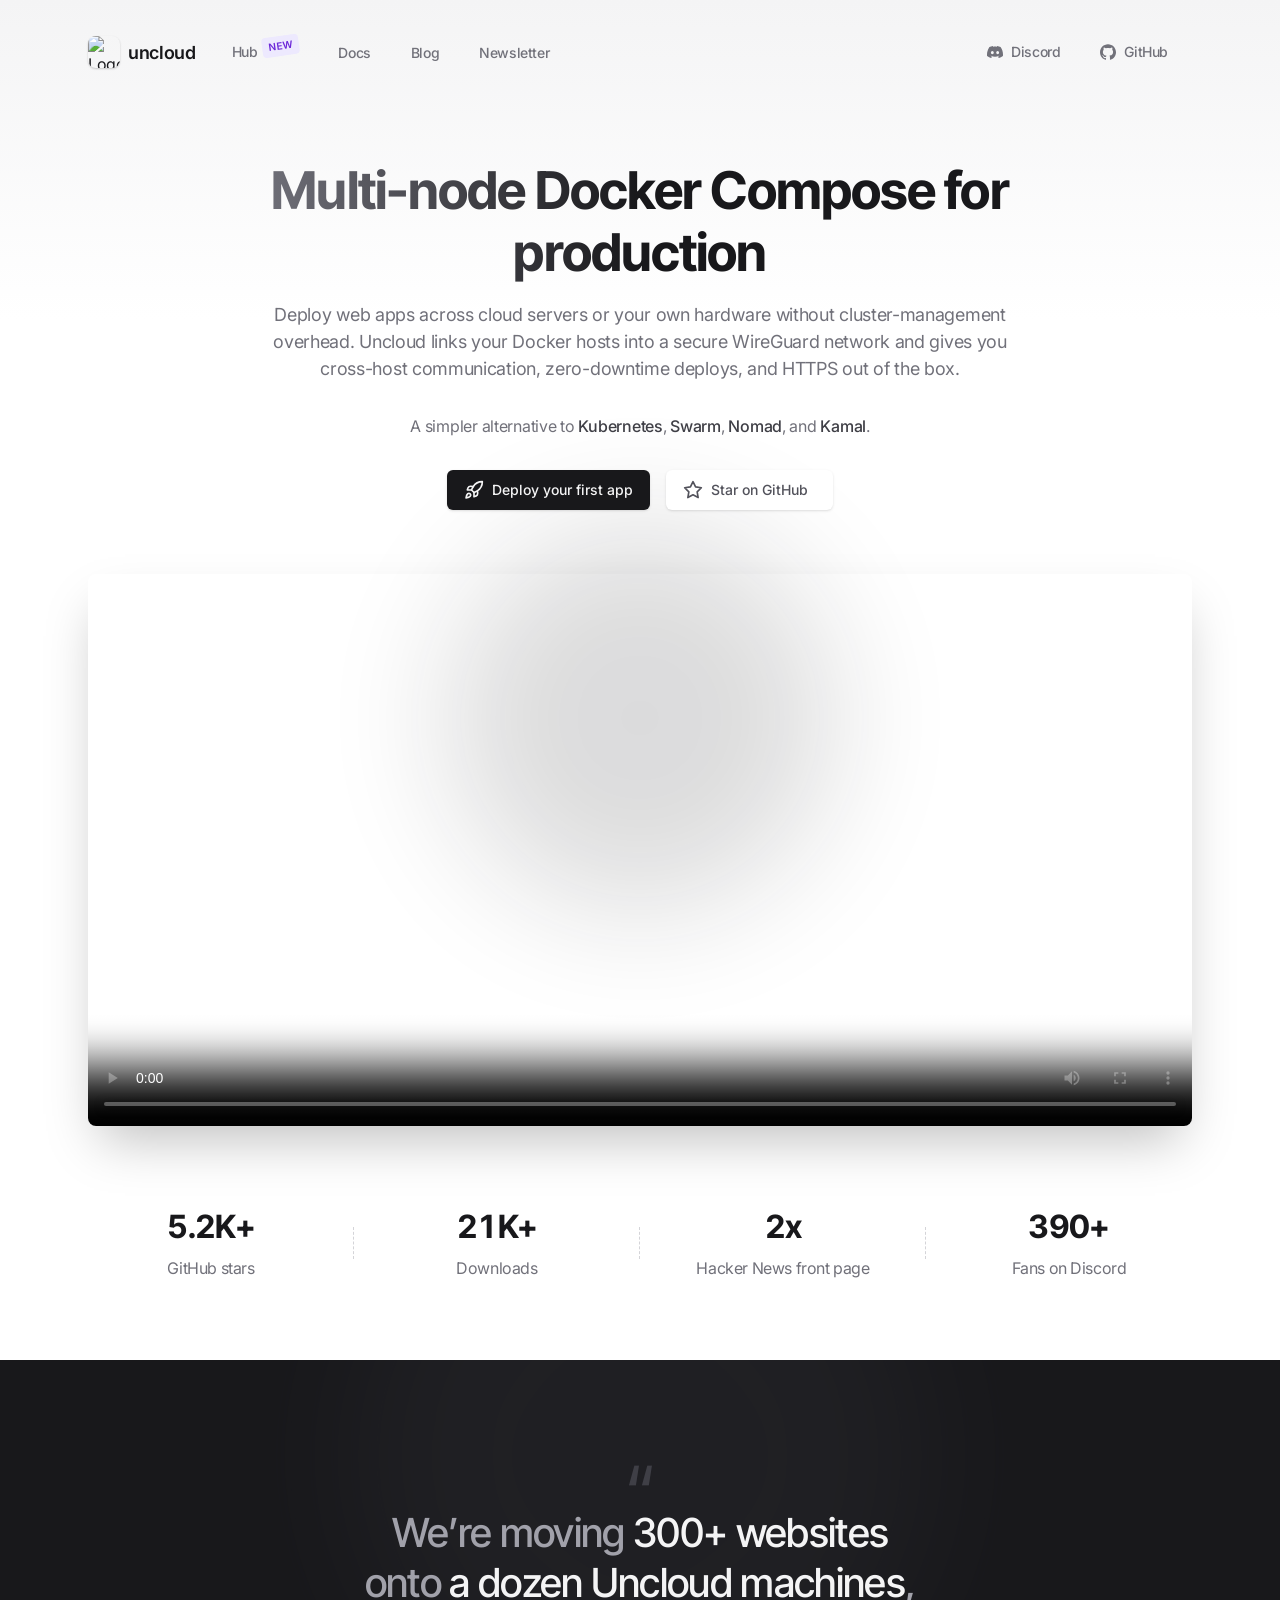
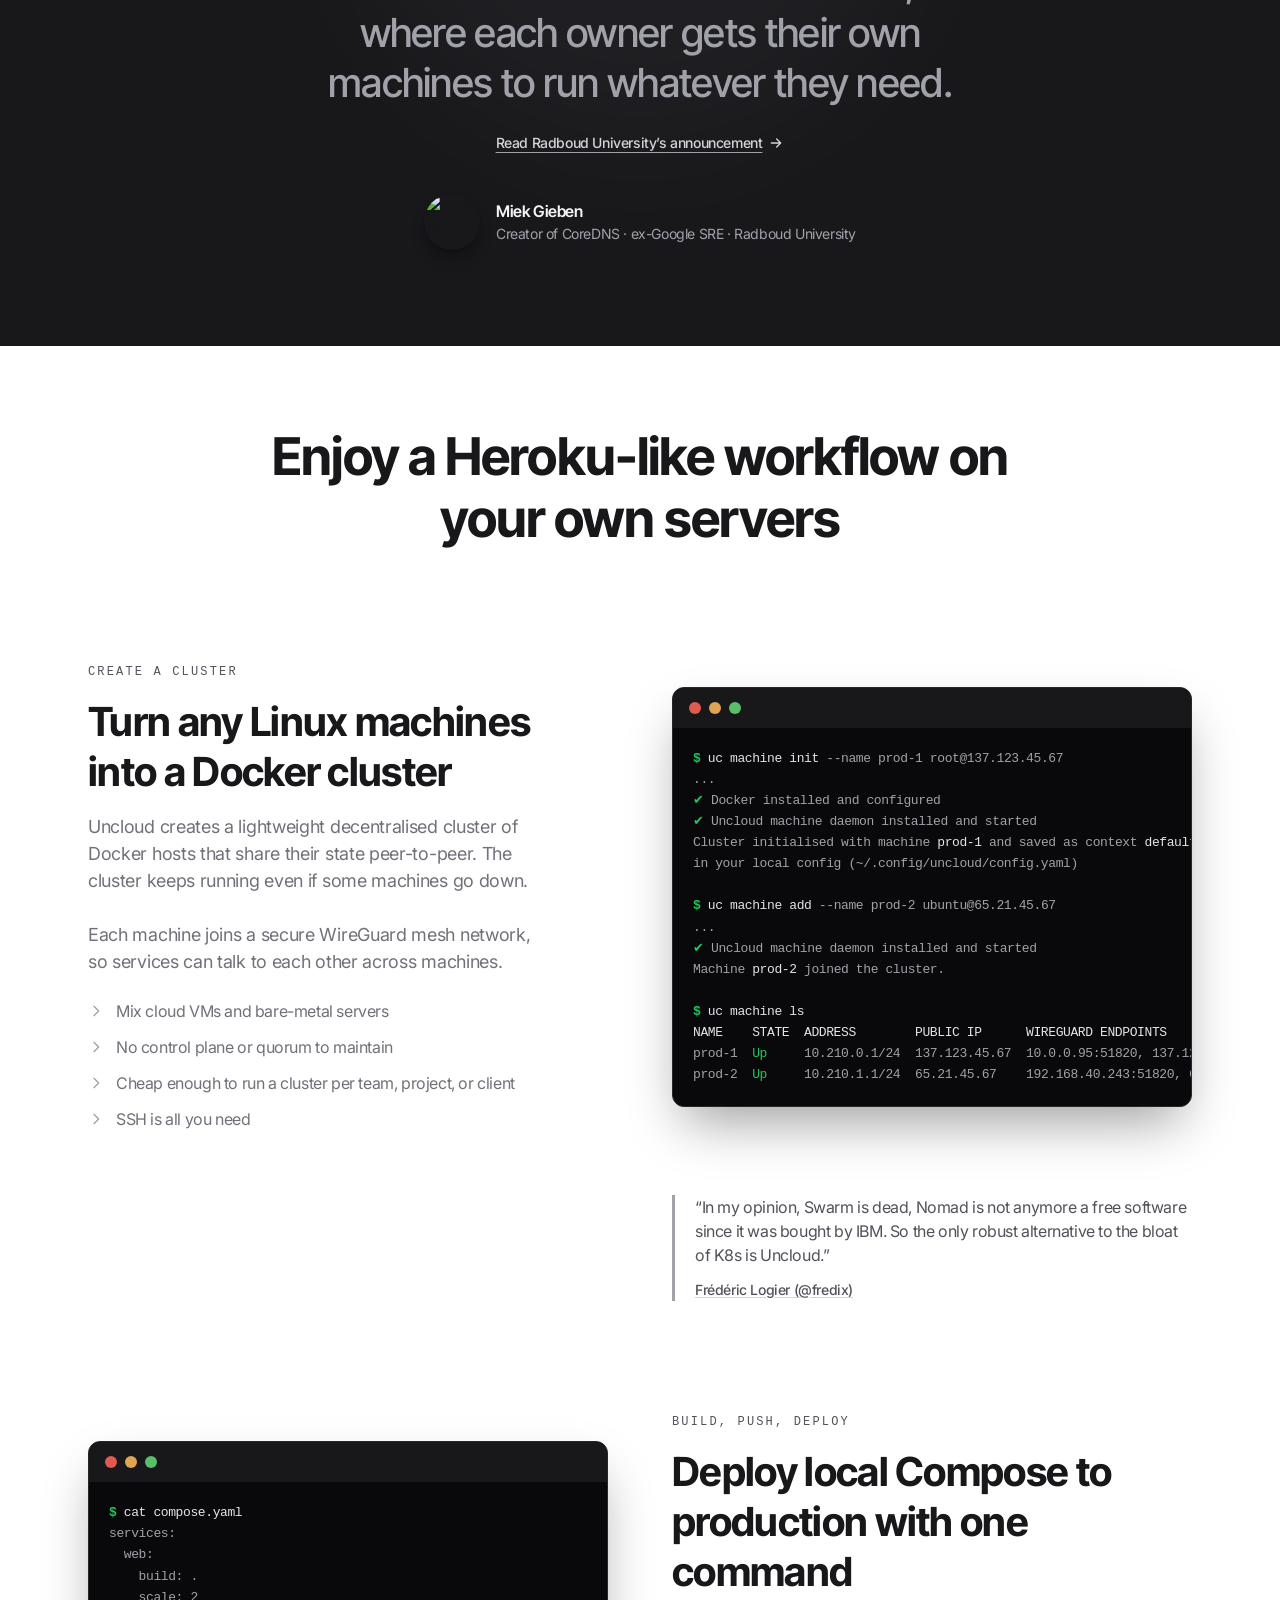
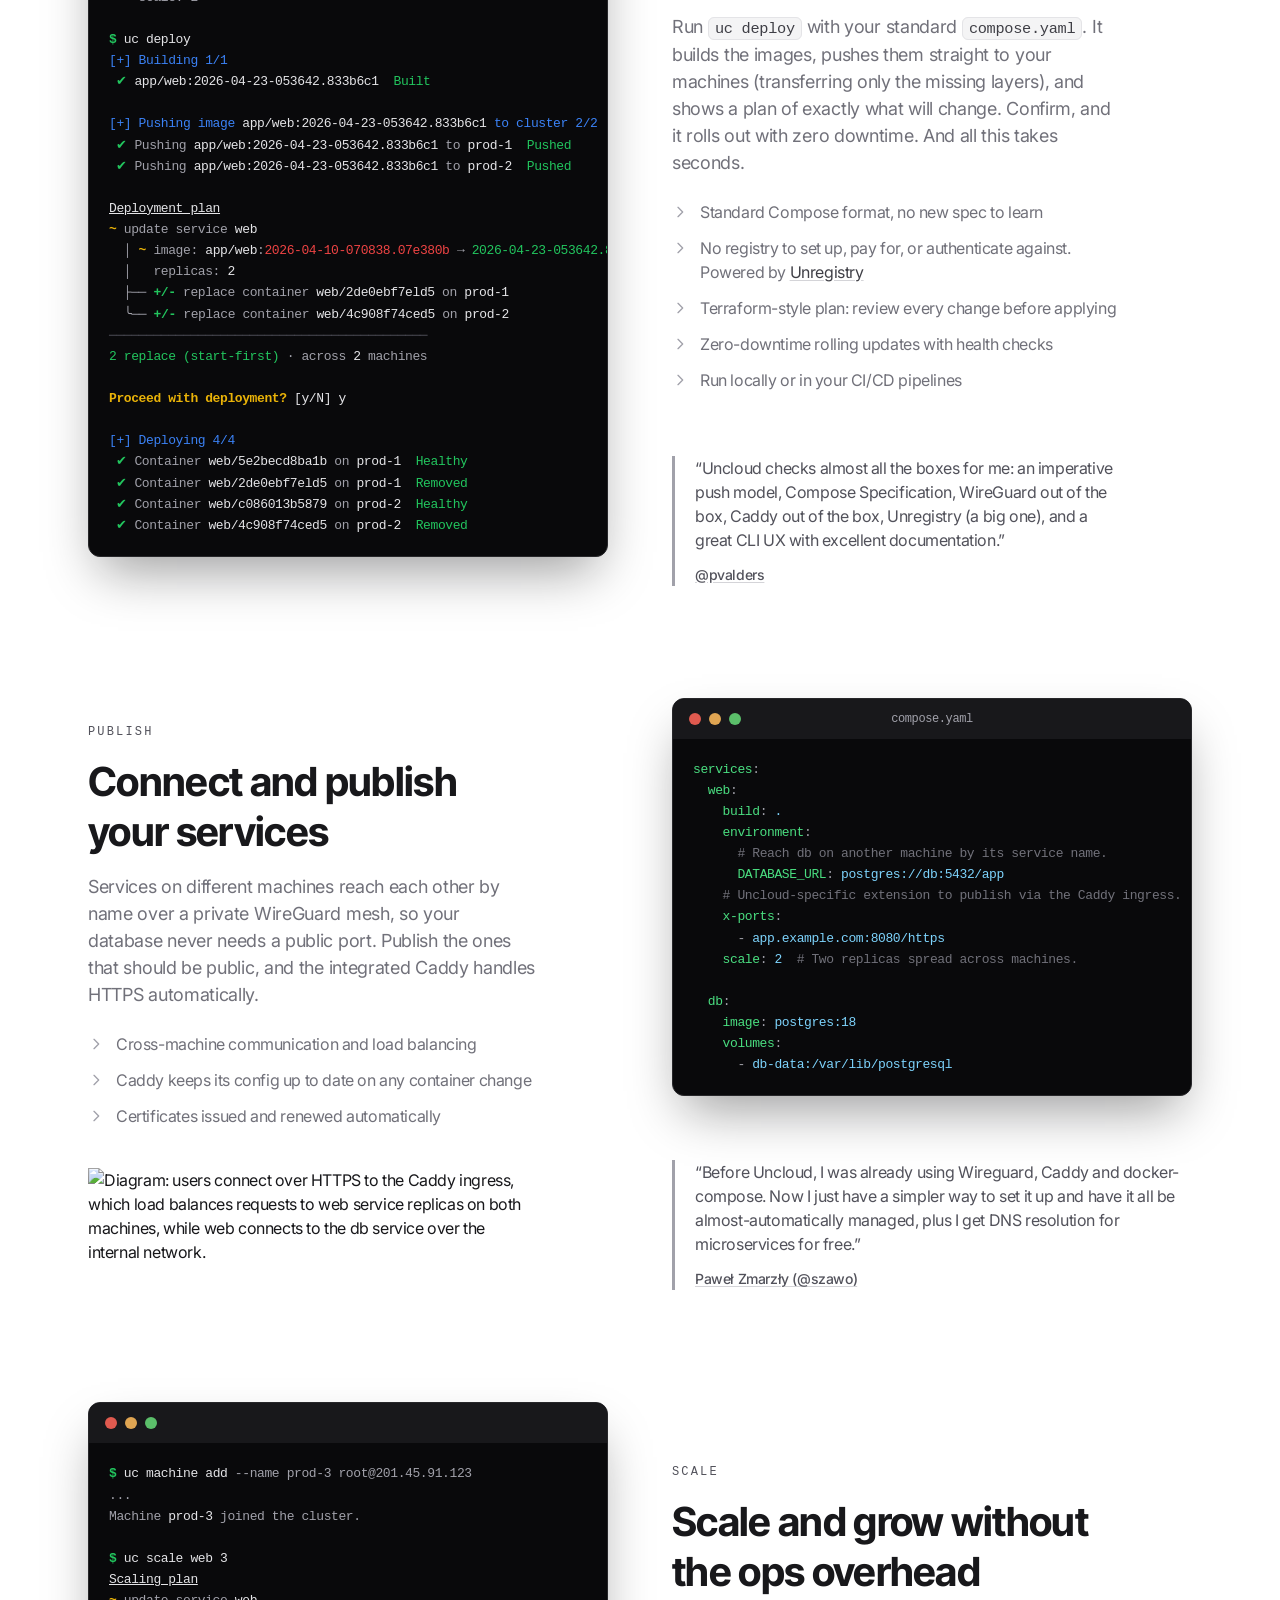
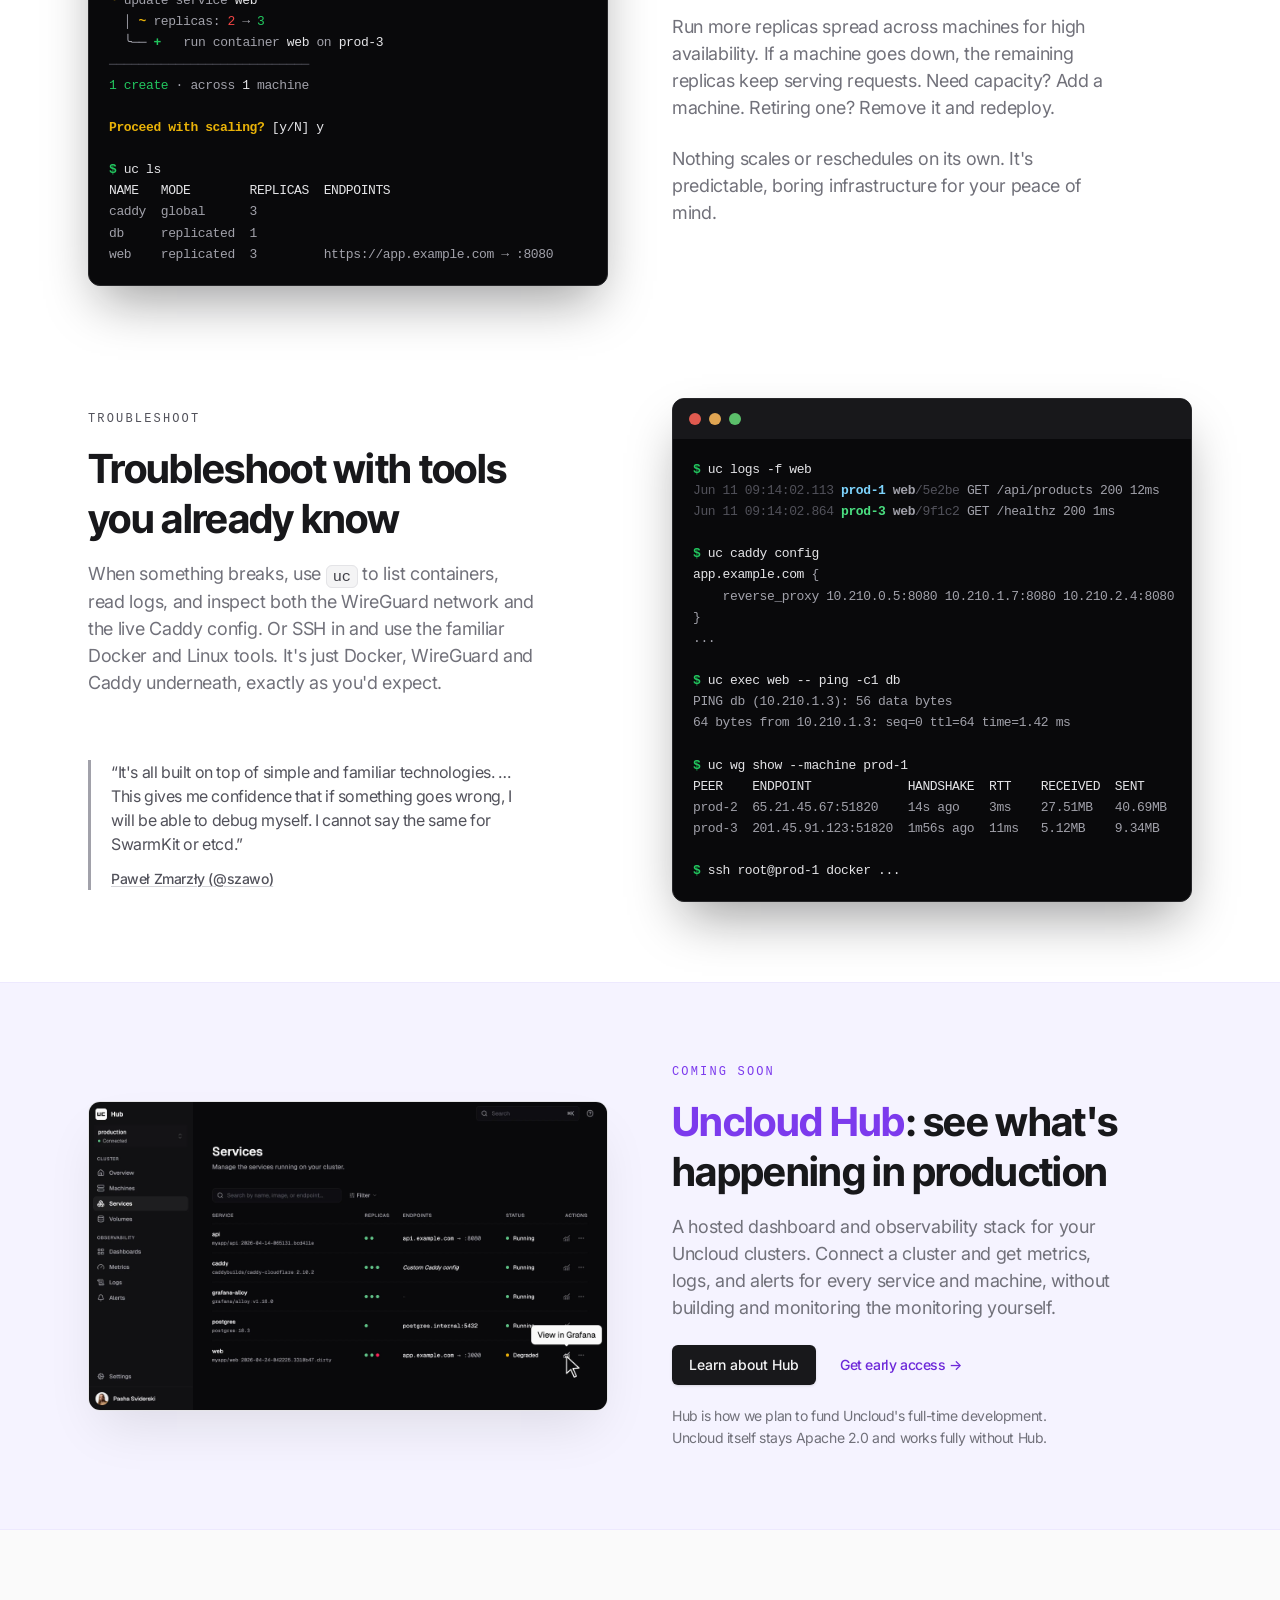
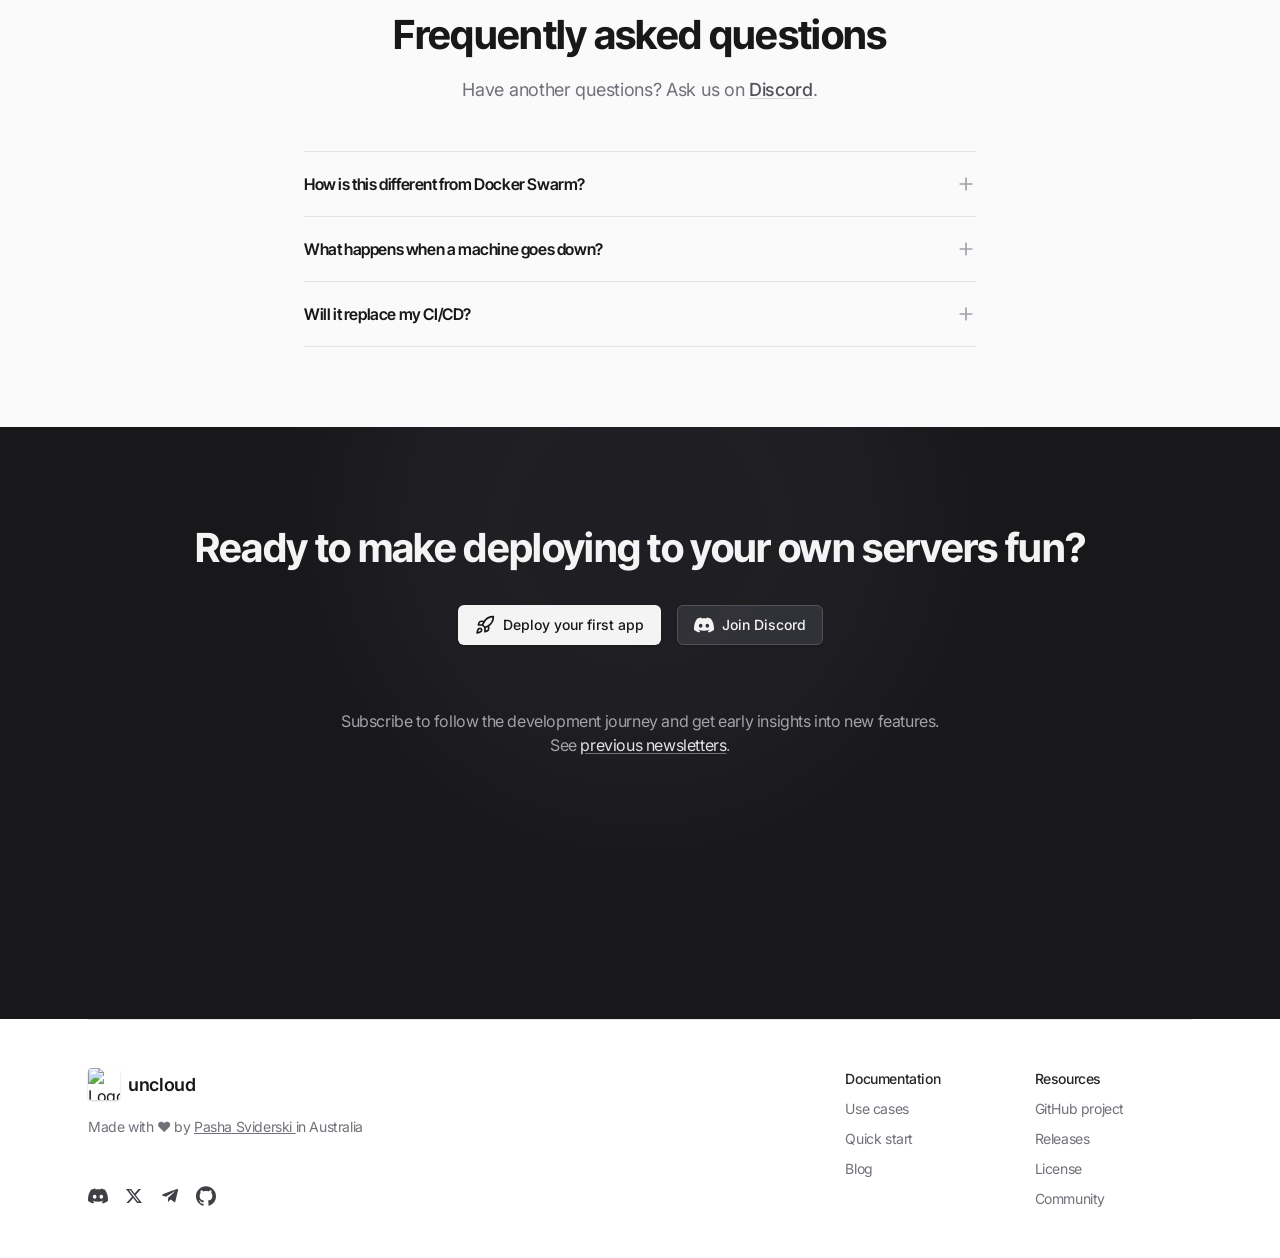
==== website/landing/index.html @ e684795a "website: refine styles for index and hub" ====
<!DOCTYPE html>
<html lang="en">

<head>
    <meta charset="utf-8">
    <title>Self-host and scale web apps without Kubernetes complexity | Uncloud</title>
    <meta name="description"
          content="Take your Docker Compose apps to production with zero-downtime deployments, automatic HTTPS, and cross-machine scaling. Self-hosting made reliable without the complexity.">
    <meta name="viewport" content="width=device-width,initial-scale=1">
    <link href="./style.css" rel="stylesheet">
    <link rel="apple-touch-icon" href="./images/apple-touch-icon.png" sizes="180x180"/>
    <link rel="icon" type="image/svg+xml" href="./images/logo.svg"/>
    <link rel="alternate icon" type="image/png" href="./images/favicon.png" sizes="96x96"/>

    <!-- OpenGraph tags for social media -->
    <meta property="og:title"
          content="Self-host and scale web apps without Kubernetes complexity | Uncloud"/>
    <meta property="og:description"
          content="Take your Docker Compose apps to production with zero-downtime deployments, automatic HTTPS, and cross-machine scaling. Self-hosting made reliable without the complexity."/>
    <meta property="og:image" content="https://uncloud.run/images/logo-wide.png"/>
    <meta property="og:image:alt" content="Uncloud logo - Self-host web apps with ease"/>
    <meta property="og:url" content="https://uncloud.run"/>
    <meta property="og:type" content="website"/>
    <meta property="og:site_name" content="Uncloud"/>
    <!-- Twitter card tags -->
    <meta property="twitter:domain" content="uncloud.run">
    <meta property="twitter:url" content="https://uncloud.run">
    <meta name="twitter:card" content="summary_large_image">
    <meta name="twitter:title"
          content="Self-host and scale web apps without Kubernetes complexity | Uncloud">
    <meta name="twitter:description"
          content="Take your Docker Compose apps to production with zero-downtime deployments, automatic HTTPS, and cross-machine scaling. Self-hosting made reliable without the complexity.">
    <meta name="twitter:image" content="https://uncloud.run/images/logo-wide.png">
    <meta name="twitter:image:alt" content="Uncloud logo - Self-host web apps with ease">
    <style>

    </style>
</head>

<body class="font-inter antialiased bg-white text-zinc-900 tracking-tight">

<!-- Page wrapper -->
<div class="flex flex-col min-h-screen overflow-hidden supports-[overflow:clip]:overflow-clip">

    <!-- Site header -->
    <header class="absolute top-2 md:top-6 w-full z-30">
        <div class="max-w-6xl mx-auto px-4 sm:px-6">
            <div class="flex items-center justify-between h-14">
                <!-- Site branding -->
                <div class="shrink-0 mr-4">
                    <a class="flex items-center" href="/">
                        <img class="w-8 h-8 rounded-lg shadow-sm shadow-zinc-950/20" src="./images/logo.svg" alt="Logo"
                             width="32" height="32">
                        <span class="ml-2 font-semibold text-lg text-zinc-900">uncloud</span>
                    </a>
                </div>

                <!-- Navigation links -->
                <nav class="flex grow">
                    <!-- Left side navigation -->
                    <ul class="flex items-center">
                        <li>
                            <a class="text-sm font-medium text-zinc-500 hover:text-zinc-900 px-2 sm:px-5 py-2 transition inline-flex items-center"
                               href="/hub">
                                Hub
                                <span class="inline-block ml-1 -translate-y-1.5 -rotate-[8deg] text-[10px] font-semibold uppercase tracking-wide text-violet-700 bg-violet-100 px-1.5 py-0.5 rounded">
                                    New
                                </span>
                            </a>
                        </li>
                        <li>
                            <a class="text-sm font-medium text-zinc-500 hover:text-zinc-900 px-2 sm:px-5 py-2 transition"
                               href="/docs">Docs</a>
                        </li>
                        <li>
                            <a class="text-sm font-medium text-zinc-500 hover:text-zinc-900 px-2 sm:px-5 py-2 transition"
                               href="/blog">Blog</a>
                        </li>
                        <!-- Hidden on small screens to keep the nav from overflowing at 390px. -->
                        <li class="hidden md:block">
                            <a class="text-sm font-medium text-zinc-500 hover:text-zinc-900 px-2 sm:px-5 py-2 transition"
                               href="https://psviderski.substack.com/" target="_blank">Newsletter</a>
                        </li>
                    </ul>
                    <!-- Right side navigation -->
                    <ul class="flex grow justify-end items-center shrink-0">
                        <li>
                            <a class="text-sm font-medium text-zinc-500 hover:text-zinc-900 px-2 sm:px-5 py-2 flex items-center transition"
                               href="https://discord.gg/eR35KQJhPu">
                                <svg class="w-4 h-4 sm:mr-1 fill-current" xmlns="http://www.w3.org/2000/svg"
                                     viewBox="0 0 24 24">
                                    <path d="M20.317 4.3698a19.7913 19.7913 0 00-4.8851-1.5152.0741.0741 0 00-.0785.0371c-.211.3753-.4447.8648-.6083 1.2495-1.8447-.2762-3.68-.2762-5.4868 0-.1636-.3933-.4058-.8742-.6177-1.2495a.077.077 0 00-.0785-.037 19.7363 19.7363 0 00-4.8852 1.515.0699.0699 0 00-.0321.0277C.5334 9.0458-.319 13.5799.0992 18.0578a.0824.0824 0 00.0312.0561c2.0528 1.5076 4.0413 2.4228 5.9929 3.0294a.0777.0777 0 00.0842-.0276c.4616-.6304.8731-1.2952 1.226-1.9942a.076.076 0 00-.0416-.1057c-.6528-.2476-1.2743-.5495-1.8722-.8923a.077.077 0 01-.0076-.1277c.1258-.0943.2517-.1923.3718-.2914a.0743.0743 0 01.0776-.0105c3.9278 1.7933 8.18 1.7933 12.0614 0a.0739.0739 0 01.0785.0095c.1202.099.246.1981.3728.2924a.077.077 0 01-.0066.1276 12.2986 12.2986 0 01-1.873.8914.0766.0766 0 00-.0407.1067c.3604.698.7719 1.3628 1.225 1.9932a.076.076 0 00.0842.0286c1.961-.6067 3.9495-1.5219 6.0023-3.0294a.077.077 0 00.0313-.0552c.5004-5.177-.8382-9.6739-3.5485-13.6604a.061.061 0 00-.0312-.0286zM8.02 15.3312c-1.1825 0-2.1569-1.0857-2.1569-2.419 0-1.3332.9555-2.4189 2.157-2.4189 1.2108 0 2.1757 1.0952 2.1568 2.419 0 1.3332-.9555 2.4189-2.1569 2.4189zm7.9748 0c-1.1825 0-2.1569-1.0857-2.1569-2.419 0-1.3332.9554-2.4189 2.1569-2.4189 1.2108 0 2.1757 1.0952 2.1568 2.419 0 1.3332-.946 2.4189-2.1568 2.4189Z"/>
                                </svg>
                                <span class="ml-1 hidden sm:inline">Discord</span>
                            </a>
                        </li>
                        <li>
                            <a class="text-sm font-medium text-zinc-500 hover:text-zinc-900 px-1 sm:px-5 py-2 flex items-center transition"
                               href="https://github.com/psviderski/uncloud">
                                <svg class="w-4 h-4 sm:mr-1 fill-current" xmlns="http://www.w3.org/2000/svg"
                                     viewBox="0 0 24 24">
                                    <path d="M12 .297c-6.63 0-12 5.373-12 12 0 5.303 3.438 9.8 8.205 11.385.6.113.82-.258.82-.577 0-.285-.01-1.04-.015-2.04-3.338.724-4.042-1.61-4.042-1.61C4.422 18.07 3.633 17.7 3.633 17.7c-1.087-.744.084-.729.084-.729 1.205.084 1.838 1.236 1.838 1.236 1.07 1.835 2.809 1.305 3.495.998.108-.776.417-1.305.76-1.605-2.665-.3-5.466-1.332-5.466-5.93 0-1.31.465-2.38 1.235-3.22-.135-.303-.54-1.523.105-3.176 0 0 1.005-.322 3.3 1.23.96-.267 1.98-.399 3-.405 1.02.006 2.04.138 3 .405 2.28-1.552 3.285-1.23 3.285-1.23.645 1.653.24 2.873.12 3.176.765.84 1.23 1.91 1.23 3.22 0 4.61-2.805 5.625-5.475 5.92.42.36.81 1.096.81 2.22 0 1.606-.015 2.896-.015 3.286 0 .315.21.69.825.57C20.565 22.092 24 17.592 24 12.297c0-6.627-5.373-12-12-12"/>
                                </svg>
                                <span class="ml-1 hidden sm:inline">GitHub</span>
                                <!-- Populated only when the star count is successfully fetched from the GitHub API. -->
                                <span class="js-github-stars text-zinc-400 ml-1 hidden sm:inline tabular-nums"></span>
                            </a>
                        </li>
                    </ul>
                </nav>
            </div>
        </div>
    </header>

    <!-- Page content -->
    <main class="grow">

        <!-- Hero -->
        <section
                class="relative before:absolute before:inset-0 before:h-80 before:pointer-events-none before:bg-gradient-to-b before:from-zinc-100 before:-z-10">
            <div class="pt-32 pb-12 md:pt-40 md:pb-20">
                <!-- Section content -->
                <div class="px-4 sm:px-6">
                    <div class="max-w-3xl mx-auto">
                        <div class="text-center pb-12 md:pb-16">
                            <h1 class="font-inter-tight text-4xl md:text-5xl font-bold bg-clip-text text-transparent bg-gradient-to-r from-zinc-500 via-zinc-900 to-zinc-900 pb-4">
                                Multi-node Docker Compose for production
                            </h1>
                            <p class="text-lg text-zinc-500 mb-8">
                                Deploy web apps across cloud servers or your own hardware without cluster-management
                                overhead.
                                Uncloud links your Docker hosts into a secure WireGuard network and gives you cross-host
                                communication, zero-downtime deploys, and HTTPS out of the box.
                            </p>
                            <p class="text-base text-zinc-500 mb-8">
                                A simpler alternative to
                                <span class="font-medium text-zinc-700">Kubernetes</span>,
                                <span class="font-medium text-zinc-700">Swarm</span>,
                                <span class="font-medium text-zinc-700">Nomad</span>, and
                                <span class="font-medium text-zinc-700">Kamal</span>.
                            </p>
                            <div class="max-w-xs mx-auto sm:max-w-none sm:inline-flex sm:justify-center space-y-4 sm:space-y-0 sm:space-x-4">
                                <div>
                                    <a class="btn text-zinc-100 bg-zinc-900 hover:bg-zinc-800 w-full shadow flex items-center justify-center"
                                       href="https://github.com/psviderski/uncloud/?tab=readme-ov-file#-quick-start">
                                        <svg class="w-5 h-5 mr-2" xmlns="http://www.w3.org/2000/svg" viewBox="0 0 24 24"
                                             fill="none" stroke="currentColor" stroke-width="2" stroke-linecap="round"
                                             stroke-linejoin="round">
                                            <path d="M4.5 16.5c-1.5 1.26-2 5-2 5s3.74-.5 5-2c.71-.84.7-2.13-.09-2.91a2.18 2.18 0 0 0-2.91-.09z"/>
                                            <path d="m12 15-3-3a22 22 0 0 1 2-3.95A12.88 12.88 0 0 1 22 2c0 2.72-.78 7.5-6 11a22.35 22.35 0 0 1-4 2z"/>
                                            <path d="M9 12H4s.55-3.03 2-4c1.62-1.08 5 0 5 0"/>
                                            <path d="M12 15v5s3.03-.55 4-2c1.08-1.62 0-5 0-5"/>
                                        </svg>
                                        Deploy your first app
                                    </a>
                                </div>
                                <div>
                                    <a class="btn text-zinc-600 bg-white hover:text-zinc-900 w-full shadow flex items-center justify-center"
                                       href="https://github.com/psviderski/uncloud" target="_blank" rel="noopener">
                                        <svg class="w-5 h-5 mr-2" xmlns="http://www.w3.org/2000/svg" viewBox="0 0 24 24"
                                             fill="none" stroke="currentColor" stroke-width="2" stroke-linecap="round"
                                             stroke-linejoin="round">
                                            <path d="m12 2 3.09 6.26L22 9.27l-5 4.87 1.18 6.88L12 17.77l-6.18 3.25L7 14.14 2 9.27l6.91-1.01L12 2Z"/>
                                        </svg>
                                        Star on GitHub
                                        <span class="js-github-stars ml-2 text-sm font-normal text-zinc-400 tabular-nums"></span>
                                    </a>
                                </div>
                            </div>
                        </div>
                    </div>
                </div>

                <!-- Demo screencast -->
                <div class="max-w-6xl mx-auto px-4 sm:px-6 flex justify-center pb-12 md:pb-20 relative before:absolute before:-top-12 before:left-1/2 before:-translate-x-1/2 before:w-96 before:h-96 before:bg-zinc-900 before:opacity-[.15] before:rounded-full before:blur-3xl before:-z-10">
                    <video class="block w-full rounded-lg shadow-2xl"
                           controls playsinline preload="metadata"
                           aria-label="Demo: build, push, and deploy an app to two servers with a Compose file"
                           poster="https://media.uncloud.run/uc-deploy-demo.webp">
                        <source src="https://media.uncloud.run/uc-deploy-demo.mp4" type="video/mp4">
                        Your browser does not support the video tag.
                    </video>
                </div>

                <!-- Stats -->
                <div class="max-w-6xl mx-auto px-4 sm:px-6">
                    <div class="max-w-sm mx-auto grid gap-12 sm:grid-cols-2 md:grid-cols-4 md:-mx-5 md:gap-0 items-start md:max-w-none">
                        <!-- GitHub stars -->
                        <a href="https://github.com/psviderski/uncloud" target="_blank" rel="noopener"
                           class="group block relative text-center md:px-5 after:hidden md:after:block after:absolute after:right-0 after:top-1/2 after:-translate-y-1/2 after:w-px after:h-8 after:border-l after:border-zinc-300 after:border-dashed last:after:hidden">
                            <h4 class="font-inter-tight text-2xl md:text-3xl font-bold tabular-nums mb-2"><span
                                    x-data="counter(githubStarsK)" x-text="counterValue">5.2</span>K+</h4>
                            <p class="text-zinc-500 transition-colors group-hover:text-zinc-800">GitHub
                                stars</p>
                        </a>

                        <!-- Downloads -->
                        <a href="https://github.com/psviderski/uncloud/releases" target="_blank" rel="noopener"
                           class="group block relative text-center md:px-5 after:hidden md:after:block after:absolute after:right-0 after:top-1/2 after:-translate-y-1/2 after:w-px after:h-8 after:border-l after:border-zinc-300 after:border-dashed last:after:hidden">
                            <h4 class="font-inter-tight text-2xl md:text-3xl font-bold tabular-nums mb-2"><span
                                    x-data="counter(downloadsK)" x-text="counterValue">21</span>K+</h4>
                            <p class="text-zinc-500 transition-colors group-hover:text-zinc-800">Downloads</p>
                        </a>

                        <!-- Hacker News front-page -->
                        <a href="https://news.ycombinator.com/item?id=46144275" target="_blank" rel="noopener"
                           class="group block relative text-center md:px-5 after:hidden md:after:block after:absolute after:right-0 after:top-1/2 after:-translate-y-1/2 after:w-px after:h-8 after:border-l after:border-zinc-300 after:border-dashed last:after:hidden">
                            <h4 class="font-inter-tight text-2xl md:text-3xl font-bold tabular-nums mb-2"><span
                                    x-data="counter(2)" x-text="counterValue">2</span>x</h4>
                            <p class="text-zinc-500 transition-colors group-hover:text-zinc-800">Hacker News
                                front page</p>
                        </a>

                        <!-- Discord members. -->
                        <a href="https://uncloud.run/discord" target="_blank" rel="noopener"
                           class="group block relative text-center md:px-5 after:hidden md:after:block after:absolute after:right-0 after:top-1/2 after:-translate-y-1/2 after:w-px after:h-8 after:border-l after:border-zinc-300 after:border-dashed last:after:hidden">
                            <h4 class="font-inter-tight text-2xl md:text-3xl font-bold tabular-nums mb-2"><span
                                    x-data="counter(390)" x-text="counterValue">390</span>+</h4>
                            <p class="text-zinc-500 transition-colors group-hover:text-zinc-800">Fans on
                                Discord</p>
                        </a>
                    </div>
                </div>
            </div>
        </section>

        <!-- Testimonial -->
        <section class="relative bg-zinc-900 overflow-hidden">
            <!-- Soft glow echoing the hero. -->
            <div class="pointer-events-none absolute inset-0" aria-hidden="true">
                <div class="absolute left-1/2 top-0 w-[36rem] h-[36rem] -translate-x-1/2 -translate-y-1/3 rounded-full bg-zinc-700 opacity-20 blur-3xl"></div>
            </div>
            <div class="relative max-w-6xl mx-auto px-4 sm:px-6">
                <div class="py-16 md:py-24">
                    <figure class="max-w-3xl mx-auto text-center">
                        <span class="block font-inter-tight text-7xl leading-none text-zinc-700 select-none"
                              aria-hidden="true">&ldquo;</span>
                        <blockquote
                                class="-mt-5 font-inter-tight text-2xl sm:text-3xl lg:text-4xl font-medium leading-snug text-balance text-zinc-400">
                            We’re moving <span class="text-zinc-100">300+ websites</span> onto
                            <span class="text-zinc-100">a dozen Uncloud machines</span>, where each owner gets their own
                            machines to run whatever they need.
                        </blockquote>
                        <a class="group inline-flex items-center gap-1.5 mt-6 text-sm font-medium text-zinc-300 underline decoration-zinc-400 underline-offset-4 hover:text-zinc-100 hover:decoration-zinc-100 transition-colors"
                           href="https://cncz.science.ru.nl/news/2026-04-15_uncloud/" target="_blank" rel="noopener">
                            Read Radboud University’s announcement
                            <svg class="w-4 h-4 shrink-0 no-underline transition-transform group-hover:translate-x-0.5"
                                 fill="none" stroke="currentColor" stroke-width="2" viewBox="0 0 24 24">
                                <path stroke-linecap="round" stroke-linejoin="round" d="M5 12h14m-6-6 6 6-6 6"/>
                            </svg>
                        </a>
                        <figcaption class="mt-10 flex items-center justify-center gap-4">
                            <img class="w-14 h-14 rounded-full shadow-lg shadow-zinc-950/40"
                                 src="https://avatars.githubusercontent.com/u/353371?v=4"
                                 width="56" height="56" loading="lazy" decoding="async" alt="Miek Gieben">
                            <div class="text-left">
                                <div class="font-inter-tight font-semibold text-zinc-100">Miek Gieben</div>
                                <div class="text-sm text-zinc-400">
                                    Creator of CoreDNS · ex-Google SRE · Radboud University
                                </div>
                            </div>
                        </figcaption>
                    </figure>
                </div>
            </div>
        </section>

        <!-- Workflow: chess-layout feature blocks. Each row alternates text/terminal. -->
        <section id="workflow" class="relative bg-white">
            <div class="py-12 md:py-20">
                <div class="max-w-6xl mx-auto px-4 sm:px-6 space-y-16 md:space-y-28">

                    <div class="max-w-3xl mx-auto text-center">
                        <h2 class="font-inter-tight text-4xl md:text-5xl font-bold text-zinc-900 mb-4">
                            Enjoy a Heroku-like workflow on your own servers
                        </h2>
                    </div>

                    <!-- 01 · Create a cluster (text left, terminal right) -->
                    <article class="grid lg:grid-cols-2 gap-10 lg:gap-16 items-center">
                        <div class="lg:max-w-md">
                            <div class="font-mono text-xs font-medium uppercase tracking-[0.18em] text-zinc-600 mb-4">
                                Create a cluster
                            </div>
                            <h2 class="font-inter-tight text-3xl md:text-4xl font-bold text-zinc-900 mb-4">
                                Turn any Linux machines into a Docker cluster
                            </h2>
                            <p class="text-lg text-zinc-500 mb-6">
                                Uncloud creates a lightweight decentralised cluster of Docker hosts that share their
                                state peer-to-peer. The cluster keeps running even if some machines go down.
                                <br><br>
                                Each machine joins a secure WireGuard mesh network, so services can talk to each other
                                across machines.
                            </p>
                            <ul class="space-y-3 text-zinc-500">
                                <li class="flex gap-3 items-start">
                                    <svg class="w-4 h-4 text-zinc-400 shrink-0 mt-1" fill="none"
                                         stroke="currentColor" viewBox="0 0 24 24">
                                        <path stroke-linecap="round" stroke-linejoin="round" stroke-width="2"
                                              d="m9 5 7 7-7 7"/>
                                    </svg>
                                    Mix cloud VMs and bare-metal servers
                                </li>
                                <li class="flex gap-3 items-start">
                                    <svg class="w-4 h-4 text-zinc-400 shrink-0 mt-1" fill="none"
                                         stroke="currentColor" viewBox="0 0 24 24">
                                        <path stroke-linecap="round" stroke-linejoin="round" stroke-width="2"
                                              d="m9 5 7 7-7 7"/>
                                    </svg>
                                    No control plane or quorum to maintain
                                </li>
                                <li class="flex gap-3 items-start">
                                    <svg class="w-4 h-4 text-zinc-400 shrink-0 mt-1" fill="none"
                                         stroke="currentColor" viewBox="0 0 24 24">
                                        <path stroke-linecap="round" stroke-linejoin="round" stroke-width="2"
                                              d="m9 5 7 7-7 7"/>
                                    </svg>
                                    Cheap enough to run a cluster per team, project, or client
                                </li>
                                <li class="flex gap-3 items-start">
                                    <svg class="w-4 h-4 text-zinc-400 shrink-0 mt-1" fill="none"
                                         stroke="currentColor" viewBox="0 0 24 24">
                                        <path stroke-linecap="round" stroke-linejoin="round" stroke-width="2"
                                              d="m9 5 7 7-7 7"/>
                                    </svg>
                                    SSH is all you need
                                </li>
                            </ul>
                        </div>

                        <div class="rounded-xl bg-zinc-950 border border-zinc-800 shadow-2xl shadow-zinc-950/40 overflow-hidden"
                             role="img"
                             aria-label="Terminal: uc machine init installs Docker and Uncloud on the first machine over SSH and initialises the cluster, uc machine add joins a second machine over WireGuard, and uc machine ls lists both machines as ready.">
                            <div class="flex items-center gap-2 px-4 py-3.5 bg-zinc-900">
                                <span class="w-3 h-3 rounded-full bg-[#e05a4f]"></span>
                                <span class="w-3 h-3 rounded-full bg-[#e0a552]"></span>
                                <span class="w-3 h-3 rounded-full bg-[#5bbf6a]"></span>
                            </div>
                            <pre class="font-mono text-[13px] leading-relaxed text-zinc-400 p-5 overflow-x-auto"><span
                                    class="font-bold text-green-500">$</span> <span class="text-zinc-200">uc machine init</span> --name prod-1 root@137.123.45.67
...
<span class="text-green-500">✔</span> Docker installed and configured
<span class="text-green-500">✔</span> Uncloud machine daemon installed and started
Cluster initialised with machine <span class="text-zinc-200">prod-1</span> and saved as context <span
                                        class="text-zinc-200">default</span>
in your local config (~/.config/uncloud/config.yaml)

<span class="font-bold text-green-500">$</span> <span class="text-zinc-200">uc machine add</span> --name prod-2 ubuntu@65.21.45.67
...
<span class="text-green-500">✔</span> Uncloud machine daemon installed and started
Machine <span class="text-zinc-200">prod-2</span> joined the cluster.

<span class="font-bold text-green-500">$</span> <span class="text-zinc-200">uc machine ls</span>
<span class="font-medium text-zinc-200">NAME    STATE  ADDRESS        PUBLIC IP      WIREGUARD ENDPOINTS</span>
prod-1  <span class="text-green-500">Up</span>     10.210.0.1/24  137.123.45.67  10.0.0.95:51820, 137.123.45.67:51820
prod-2  <span class="text-green-500">Up</span>     10.210.1.1/24  65.21.45.67    192.168.40.243:51820, 65.21.45.67:51820</pre>
                        </div>

                        <blockquote class="lg:col-start-2 border-l-[3px] border-zinc-400 pl-5">
                            <p class="text-zinc-600">
                                &ldquo;In my opinion, Swarm is dead, Nomad is not anymore a free software since it was
                                bought by IBM. So the only robust alternative to the bloat of K8s is Uncloud.&rdquo;
                            </p>
                            <cite class="block mt-3 text-sm not-italic text-zinc-500">
                                <a class="font-medium text-zinc-600 underline decoration-zinc-300 underline-offset-2 hover:text-zinc-900 hover:decoration-zinc-400 transition-colors"
                                   href="https://discord.com/channels/1371726032104587335/1371726032838594565/1462397723834712118"
                                   target="_blank" rel="noopener">Frédéric Logier (@fredix)</a>
                            </cite>
                        </blockquote>
                    </article>

                    <!-- 02 · Deploy (terminal left, text right). -->
                    <article class="grid lg:grid-cols-2 gap-10 lg:gap-16 items-center">
                        <div class="lg:max-w-md lg:col-start-2 lg:row-start-1">
                            <div class="font-mono text-xs font-medium uppercase tracking-[0.18em] text-zinc-600 mb-4">
                                Build, push, deploy
                            </div>
                            <h2 class="font-inter-tight text-3xl md:text-4xl font-bold text-zinc-900 mb-4">
                                Deploy local Compose to production with one command
                            </h2>
                            <p class="text-lg text-zinc-500 mb-6">
                                Run <code>uc deploy</code> with your standard <code>compose.yaml</code>. It builds the
                                images, pushes them straight to your machines (transferring only the missing layers),
                                and shows a plan of exactly what will change. Confirm, and it rolls out with zero
                                downtime. And all this takes seconds.
                            </p>
                            <ul class="space-y-3 text-zinc-500">
                                <li class="flex gap-3 items-start">
                                    <svg class="w-4 h-4 text-zinc-400 shrink-0 mt-1" fill="none"
                                         stroke="currentColor" viewBox="0 0 24 24">
                                        <path stroke-linecap="round" stroke-linejoin="round" stroke-width="2"
                                              d="m9 5 7 7-7 7"/>
                                    </svg>
                                    Standard Compose format, no new spec to learn
                                </li>
                                <li class="flex gap-3 items-start">
                                    <svg class="w-4 h-4 text-zinc-400 shrink-0 mt-1" fill="none"
                                         stroke="currentColor" viewBox="0 0 24 24">
                                        <path stroke-linecap="round" stroke-linejoin="round" stroke-width="2"
                                              d="m9 5 7 7-7 7"/>
                                    </svg>
                                    <span>No registry to set up, pay for, or authenticate against. Powered by
                                        <a class="text-zinc-700 underline decoration-zinc-300 underline-offset-2 hover:text-zinc-900 hover:decoration-zinc-400 transition-colors"
                                           href="https://github.com/psviderski/unregistry" target="_blank"
                                           rel="noopener">Unregistry</a></span>
                                </li>
                                <li class="flex gap-3 items-start">
                                    <svg class="w-4 h-4 text-zinc-400 shrink-0 mt-1" fill="none"
                                         stroke="currentColor" viewBox="0 0 24 24">
                                        <path stroke-linecap="round" stroke-linejoin="round" stroke-width="2"
                                              d="m9 5 7 7-7 7"/>
                                    </svg>
                                    Terraform-style plan: review every change before applying
                                </li>
                                <li class="flex gap-3 items-start">
                                    <svg class="w-4 h-4 text-zinc-400 shrink-0 mt-1" fill="none"
                                         stroke="currentColor" viewBox="0 0 24 24">
                                        <path stroke-linecap="round" stroke-linejoin="round" stroke-width="2"
                                              d="m9 5 7 7-7 7"/>
                                    </svg>
                                    Zero-downtime rolling updates with health checks
                                </li>
                                <li class="flex gap-3 items-start">
                                    <svg class="w-4 h-4 text-zinc-400 shrink-0 mt-1" fill="none"
                                         stroke="currentColor" viewBox="0 0 24 24">
                                        <path stroke-linecap="round" stroke-linejoin="round" stroke-width="2"
                                              d="m9 5 7 7-7 7"/>
                                    </svg>
                                    Run locally or in your CI/CD pipelines
                                </li>
                            </ul>

                            <blockquote class="mt-12 lg:mt-16 border-l-[3px] border-zinc-400 pl-5">
                                <p class="text-zinc-600">
                                    &ldquo;Uncloud checks almost all the boxes for me: an imperative push model,
                                    Compose Specification, WireGuard out of the box, Caddy out of the box, Unregistry
                                    (a big one), and a great CLI UX with excellent documentation.&rdquo;
                                </p>
                                <cite class="block mt-3 text-sm not-italic text-zinc-500">
                                    <a class="font-medium text-zinc-600 underline decoration-zinc-300 underline-offset-2 hover:text-zinc-900 hover:decoration-zinc-400 transition-colors"
                                       href="https://discord.com/channels/1371726032104587335/1371726032838594565/1462873791402213477"
                                       target="_blank" rel="noopener">@pvalders</a>
                                </cite>
                            </blockquote>
                        </div>

                        <div class="lg:col-start-1 lg:row-start-1 rounded-xl bg-zinc-950 border border-zinc-800 shadow-2xl shadow-zinc-950/40 overflow-hidden"
                             role="img"
                             aria-label="Terminal: cat compose.yaml shows a web service that builds from the local Dockerfile and runs two replicas, then a single uc deploy command builds the image, pushes it to both machines without a registry, shows a deployment plan that replaces two web containers, asks for confirmation, and performs a zero-downtime rolling update.">
                            <div class="flex items-center gap-2 px-4 py-3.5 bg-zinc-900">
                                <span class="w-3 h-3 rounded-full bg-[#e05a4f]"></span>
                                <span class="w-3 h-3 rounded-full bg-[#e0a552]"></span>
                                <span class="w-3 h-3 rounded-full bg-[#5bbf6a]"></span>
                            </div>
                            <pre class="font-mono text-[13px] leading-relaxed text-zinc-400 p-5 overflow-x-auto"><span
                                    class="font-bold text-green-500">$</span> <span class="text-zinc-200">cat compose.yaml</span>
services:
  web:
    build: .
    scale: 2

<span class="font-bold text-green-500">$</span> <span class="text-zinc-200">uc deploy</span>
<span class="text-blue-500">[+] Building 1/1</span>
 <span class="text-green-500">✔</span> <span class="text-zinc-200">app/web:2026-04-23-053642.833b6c1</span>  <span
                                        class="text-green-500">Built</span>

<span class="text-blue-500">[+] Pushing image</span> <span
                                        class="text-zinc-200">app/web:2026-04-23-053642.833b6c1</span> <span
                                        class="text-blue-500">to cluster 2/2</span>
 <span class="text-green-500">✔</span> Pushing <span
                                        class="text-zinc-200">app/web:2026-04-23-053642.833b6c1</span> to <span
                                        class="text-zinc-200">prod-1</span>  <span class="text-green-500">Pushed</span>
 <span class="text-green-500">✔</span> Pushing <span
                                        class="text-zinc-200">app/web:2026-04-23-053642.833b6c1</span> to <span
                                        class="text-zinc-200">prod-2</span>  <span class="text-green-500">Pushed</span>

<span class="text-zinc-200 underline">Deployment plan</span>
<span class="font-bold text-yellow-500">~</span> update service <span class="text-zinc-200">web</span>
  │ <span class="font-bold text-yellow-500">~</span> image: <span class="text-zinc-200">app/web</span>:<span
                                        class="text-red-500">2026-04-10-070838.07e380b</span> → <span
                                        class="text-green-500">2026-04-23-053642.833b6c1</span>
  │   replicas: <span class="text-zinc-200">2</span>
  ├── <span class="font-bold text-green-500">+/-</span> replace container <span
                                        class="text-zinc-200">web/2de0ebf7eld5</span> on <span
                                        class="text-zinc-200">prod-1</span>
  ╰── <span class="font-bold text-green-500">+/-</span> replace container <span
                                        class="text-zinc-200">web/4c908f74ced5</span> on <span
                                        class="text-zinc-200">prod-2</span>
<span class="text-zinc-600">───────────────────────────────────────────</span>
<span class="text-green-500">2 replace (start-first)</span> · across <span class="text-zinc-200">2</span> machines

<span class="font-bold text-yellow-500">Proceed with deployment?</span> <span class="text-zinc-200">[y/N] y</span>

<span class="text-blue-500">[+] Deploying 4/4</span>
 <span class="text-green-500">✔</span> Container <span class="text-zinc-200">web/5e2becd8ba1b</span> on <span
                                        class="text-zinc-200">prod-1</span>  <span class="text-green-500">Healthy</span>
 <span class="text-green-500">✔</span> Container <span class="text-zinc-200">web/2de0ebf7eld5</span> on <span
                                        class="text-zinc-200">prod-1</span>  <span class="text-green-500">Removed</span>
 <span class="text-green-500">✔</span> Container <span class="text-zinc-200">web/c086013b5879</span> on <span
                                        class="text-zinc-200">prod-2</span>  <span class="text-green-500">Healthy</span>
 <span class="text-green-500">✔</span> Container <span class="text-zinc-200">web/4c908f74ced5</span> on <span
                                        class="text-zinc-200">prod-2</span>  <span class="text-green-500">Removed</span></pre>
                        </div>
                    </article>

                    <!-- 03 · Publish (text left, terminal right). -->
                    <article class="grid lg:grid-cols-2 gap-10 lg:gap-16 items-center">
                        <div class="lg:max-w-md">
                            <div class="font-mono text-xs font-medium uppercase tracking-[0.18em] text-zinc-600 mb-4">
                                Publish
                            </div>
                            <h2 class="font-inter-tight text-3xl md:text-4xl font-bold text-zinc-900 mb-4">
                                Connect and publish your services
                            </h2>
                            <p class="text-lg text-zinc-500 mb-6">
                                Services on different machines reach each other by name over a private WireGuard mesh,
                                so your database never needs a public port. Publish the ones that should be public, and
                                the integrated Caddy handles HTTPS automatically.
                            </p>
                            <ul class="space-y-3 text-zinc-500">
                                <li class="flex gap-3 items-start">
                                    <svg class="w-4 h-4 text-zinc-400 shrink-0 mt-1" fill="none"
                                         stroke="currentColor" viewBox="0 0 24 24">
                                        <path stroke-linecap="round" stroke-linejoin="round" stroke-width="2"
                                              d="m9 5 7 7-7 7"/>
                                    </svg>
                                    Cross-machine communication and load balancing
                                </li>
                                <li class="flex gap-3 items-start">
                                    <svg class="w-4 h-4 text-zinc-400 shrink-0 mt-1" fill="none"
                                         stroke="currentColor" viewBox="0 0 24 24">
                                        <path stroke-linecap="round" stroke-linejoin="round" stroke-width="2"
                                              d="m9 5 7 7-7 7"/>
                                    </svg>
                                    Caddy keeps its config up to date on any container change
                                </li>
                                <li class="flex gap-3 items-start">
                                    <svg class="w-4 h-4 text-zinc-400 shrink-0 mt-1" fill="none"
                                         stroke="currentColor" viewBox="0 0 24 24">
                                        <path stroke-linecap="round" stroke-linejoin="round" stroke-width="2"
                                              d="m9 5 7 7-7 7"/>
                                    </svg>
                                    Certificates issued and renewed automatically
                                </li>
                            </ul>

                            <img class="w-full mt-10" src="./images/ingress-diagram.svg"
                                 alt="Diagram: users connect over HTTPS to the Caddy ingress, which load balances requests to web service replicas on both machines, while web connects to the db service over the internal network.">
                        </div>

                        <!-- The min-w-0 lets the grid track shrink below the pre content width. -->
                        <div class="min-w-0">
                            <div class="rounded-xl bg-zinc-950 border border-zinc-800 shadow-2xl shadow-zinc-950/40 overflow-hidden"
                                 role="img"
                                 aria-label="compose.yaml: a web service with two replicas connects to the db service by name via DATABASE_URL and publishes app.example.com over HTTPS with x-ports, while db runs postgres:18 and stays private inside the WireGuard mesh.">
                                <div class="relative flex items-center gap-2 px-4 py-3.5 bg-zinc-900">
                                    <span class="w-3 h-3 rounded-full bg-[#e05a4f]"></span>
                                    <span class="w-3 h-3 rounded-full bg-[#e0a552]"></span>
                                    <span class="w-3 h-3 rounded-full bg-[#5bbf6a]"></span>
                                    <span class="absolute left-1/2 -translate-x-1/2 font-mono text-xs text-zinc-400">compose.yaml</span>
                                </div>
                                <pre class="font-mono text-[13px] leading-relaxed text-zinc-400 p-5 overflow-x-auto"><span
                                        class="text-green-400">services</span>:
  <span class="text-green-400">web</span>:
    <span class="text-green-400">build</span>: <span class="text-sky-300">.</span>
    <span class="text-green-400">environment</span>:
      <span class="text-zinc-500"># Reach db on another machine by its service name.</span>
      <span class="text-green-400">DATABASE_URL</span>: <span class="text-sky-300">postgres://db:5432/app</span>
    <span class="text-zinc-500"># Uncloud-specific extension to publish via the Caddy ingress.</span>
    <span class="text-green-400">x-ports</span>:
      - <span class="text-sky-300">app.example.com:8080/https</span>
    <span class="text-green-400">scale</span>: <span class="text-sky-300">2</span>  <span class="text-zinc-500"># Two replicas spread across machines.</span>

  <span class="text-green-400">db</span>:
    <span class="text-green-400">image</span>: <span class="text-sky-300">postgres:18</span>
    <span class="text-green-400">volumes</span>:
      - <span class="text-sky-300">db-data:/var/lib/postgresql</span></pre>
                            </div>

                            <blockquote class="mt-12 lg:mt-16 border-l-[3px] border-zinc-400 pl-5">
                                <p class="text-zinc-600">
                                    &ldquo;Before Uncloud, I was already using Wireguard, Caddy and docker-compose.
                                    Now I just have a simpler way to set it up and have it all be almost-automatically
                                    managed, plus I get DNS resolution for microservices for free.&rdquo;
                                </p>
                                <cite class="block mt-3 text-sm not-italic text-zinc-500">
                                    <a class="font-medium text-zinc-600 underline decoration-zinc-300 underline-offset-2 hover:text-zinc-900 hover:decoration-zinc-400 transition-colors"
                                       href="https://discord.com/channels/1371726032104587335/1371726032838594565/1462099668530892800"
                                       target="_blank" rel="noopener">Paweł Zmarzły (@szawo)</a>
                                </cite>
                            </blockquote>
                        </div>
                    </article>

                    <!-- 04 · Scale (terminal left, text right). -->
                    <article class="grid lg:grid-cols-2 gap-10 lg:gap-16 items-center">
                        <div class="lg:max-w-md lg:col-start-2 lg:row-start-1">
                            <div class="font-mono text-xs font-medium uppercase tracking-[0.18em] text-zinc-600 mb-4">
                                Scale
                            </div>
                            <h2 class="font-inter-tight text-3xl md:text-4xl font-bold text-zinc-900 mb-4">
                                Scale and grow without the ops overhead
                            </h2>
                            <p class="text-lg text-zinc-500 mb-6">
                                Run more replicas spread across machines for high availability. If a machine goes
                                down, the remaining replicas keep serving requests. Need capacity? Add a machine.
                                Retiring one? Remove it and redeploy.
                            </p>
                            <p class="text-lg text-zinc-500">
                                Nothing scales or reschedules on its own. It's predictable, boring infrastructure
                                for your peace of mind.
                            </p>
                        </div>

                        <div class="lg:col-start-1 lg:row-start-1 rounded-xl bg-zinc-950 border border-zinc-800 shadow-2xl shadow-zinc-950/40 overflow-hidden"
                             role="img"
                             aria-label="Terminal: uc machine add joins a third machine to the cluster, uc scale web 3 shows a scaling plan that adds one web container on the new machine, and uc ls lists the caddy, db, and web services with web scaled to three replicas.">
                            <div class="flex items-center gap-2 px-4 py-3.5 bg-zinc-900">
                                <span class="w-3 h-3 rounded-full bg-[#e05a4f]"></span>
                                <span class="w-3 h-3 rounded-full bg-[#e0a552]"></span>
                                <span class="w-3 h-3 rounded-full bg-[#5bbf6a]"></span>
                            </div>
                            <pre class="font-mono text-[13px] leading-relaxed text-zinc-400 p-5 overflow-x-auto"><span
                                    class="font-bold text-green-500">$</span> <span
                                    class="text-zinc-200">uc machine add</span> --name prod-3 root@201.45.91.123
...
Machine <span class="text-zinc-200">prod-3</span> joined the cluster.

<span class="font-bold text-green-500">$</span> <span class="text-zinc-200">uc scale web 3</span>
<span class="text-zinc-200 underline">Scaling plan</span>
<span class="font-bold text-yellow-500">~</span> update service <span class="text-zinc-200">web</span>
  │ <span class="font-bold text-yellow-500">~</span> replicas: <span class="text-red-500">2</span> → <span
                                        class="text-green-500">3</span>
  ╰── <span class="font-bold text-green-500">+</span>   run container <span class="text-zinc-200">web</span> on <span
                                        class="text-zinc-200">prod-3</span>
<span class="text-zinc-600">───────────────────────────</span>
<span class="text-green-500">1 create</span> · across <span class="text-zinc-200">1</span> machine

<span class="font-bold text-yellow-500">Proceed with scaling?</span> <span class="text-zinc-200">[y/N] y</span>

<span class="font-bold text-green-500">$</span> <span class="text-zinc-200">uc ls</span>
<span class="font-medium text-zinc-200">NAME   MODE        REPLICAS  ENDPOINTS</span>
caddy  global      3
db     replicated  1
web    replicated  3         https://app.example.com → :8080</pre>
                        </div>
                    </article>

                    <!-- 05 Troubleshoot -->
                    <article class="grid lg:grid-cols-2 gap-10 lg:gap-16 items-center">
                        <div class="lg:max-w-md">
                            <div class="font-mono text-xs font-medium uppercase tracking-[0.18em] text-zinc-600 mb-4">
                                Troubleshoot
                            </div>
                            <h2 class="font-inter-tight text-3xl md:text-4xl font-bold text-zinc-900 mb-4">
                                Troubleshoot with tools you already know
                            </h2>
                            <p class="text-lg text-zinc-500 mb-6">
                                When something breaks, use <code>uc</code> to list containers, read logs, and inspect
                                both the WireGuard network and the live Caddy config. Or SSH in and use the familiar
                                Docker and Linux tools. It's just Docker, WireGuard and Caddy underneath, exactly as
                                you'd expect.
                            </p>

                            <blockquote class="mt-12 lg:mt-16 border-l-[3px] border-zinc-400 pl-5">
                                <p class="text-zinc-600">
                                    &ldquo;It's all built on top of simple and familiar technologies. &hellip; This
                                    gives me confidence that if something goes wrong, I will be able to debug myself.
                                    I cannot say the same for SwarmKit or etcd.&rdquo;
                                </p>
                                <cite class="block mt-3 text-sm not-italic text-zinc-500">
                                    <a class="font-medium text-zinc-600 underline decoration-zinc-300 underline-offset-2 hover:text-zinc-900 hover:decoration-zinc-400 transition-colors"
                                       href="https://discord.com/channels/1371726032104587335/1371726032838594565/1462099668530892800"
                                       target="_blank" rel="noopener">Paweł Zmarzły (@szawo)</a>
                                </cite>
                            </blockquote>
                        </div>

                        <div class="rounded-xl bg-zinc-950 border border-zinc-800 shadow-2xl shadow-zinc-950/40 overflow-hidden"
                             role="img"
                             aria-label="Terminal: uc logs follows web service logs across machines, uc caddy config shows the generated Caddyfile, uc exec pings the db service from a web container, uc wg show lists WireGuard peers with handshakes and RTT, and a plain docker ps over SSH inspects a machine directly.">
                            <div class="flex items-center gap-2 px-4 py-3.5 bg-zinc-900">
                                <span class="w-3 h-3 rounded-full bg-[#e05a4f]"></span>
                                <span class="w-3 h-3 rounded-full bg-[#e0a552]"></span>
                                <span class="w-3 h-3 rounded-full bg-[#5bbf6a]"></span>
                            </div>
                            <pre class="font-mono text-[13px] leading-relaxed text-zinc-400 p-5 overflow-x-auto"><span
                                    class="font-bold text-green-500">$</span> <span
                                    class="text-zinc-200">uc logs -f web</span>
<span class="text-zinc-600">Jun 11 09:14:02.113</span> <span class="font-bold text-sky-300">prod-1</span> <span
                                        class="font-bold">web</span><span class="text-zinc-600">/5e2be</span> GET /api/products 200 12ms
<span class="text-zinc-600">Jun 11 09:14:02.864</span> <span class="font-bold text-green-400">prod-3</span> <span
                                        class="font-bold">web</span><span class="text-zinc-600">/9f1c2</span> GET /healthz 200 1ms

<span class="font-bold text-green-500">$</span> <span class="text-zinc-200">uc caddy config</span>
<span class="text-zinc-200">app.example.com</span> {
    reverse_proxy 10.210.0.5:8080 10.210.1.7:8080 10.210.2.4:8080
}
...

<span class="font-bold text-green-500">$</span> <span class="text-zinc-200">uc exec web -- ping -c1 db</span>
PING db (10.210.1.3): 56 data bytes
64 bytes from 10.210.1.3: seq=0 ttl=64 time=1.42 ms

<span class="font-bold text-green-500">$</span> <span class="text-zinc-200">uc wg show --machine prod-1</span>
<span class="font-medium text-zinc-200">PEER    ENDPOINT             HANDSHAKE  RTT    RECEIVED  SENT</span>
prod-2  65.21.45.67:51820    14s ago    3ms    27.51MB   40.69MB
prod-3  201.45.91.123:51820  1m56s ago  11ms   5.12MB    9.34MB

<span class="font-bold text-green-500">$</span> <span class="text-zinc-200">ssh root@prod-1 docker ...</span>
</pre>
                        </div>
                    </article>

                </div>
            </div>
        </section>

        <!-- Uncloud Hub -->
        <section class="relative bg-violet-50 border-y border-violet-100">
            <div class="py-12 md:py-20">
                <div class="max-w-6xl mx-auto px-4 sm:px-6">
                    <div class="grid lg:grid-cols-2 gap-10 lg:gap-16 items-center">
                        <div class="lg:max-w-md lg:col-start-2 lg:row-start-1">
                            <div class="font-mono text-xs font-medium uppercase tracking-[0.18em] text-violet-600 mb-4">
                                Coming soon
                            </div>
                            <h2 class="font-inter-tight text-3xl md:text-4xl font-bold text-zinc-900 mb-4">
                                <span class="text-violet-600">Uncloud Hub</span>: see what's happening in
                                production
                            </h2>
                            <p class="text-lg text-zinc-500 mb-6">
                                A hosted dashboard and observability stack for your Uncloud clusters. Connect a
                                cluster and get metrics, logs, and alerts for every service and machine, without
                                building and monitoring the monitoring yourself.
                            </p>
                            <div class="flex flex-wrap items-center gap-x-6 gap-y-4">
                                <a class="btn text-zinc-100 bg-zinc-900 hover:bg-zinc-800 shadow"
                                   href="/hub">Learn about Hub</a>
                                <a class="text-sm font-medium text-violet-700 hover:text-violet-900 transition"
                                   href="/hub#early-access">Get early access &rarr;</a>
                            </div>
                            <p class="mt-5 text-sm text-zinc-500">
                                Hub is how we plan to fund Uncloud's full-time development.<br>
                                Uncloud itself stays Apache 2.0 and works fully without Hub.
                            </p>
                        </div>

                        <div class="lg:col-start-1 lg:row-start-1 rounded-xl overflow-hidden border border-zinc-200 shadow-2xl shadow-zinc-950/10">
                            <img src="./images/hub-hero.webp" width="2560" height="1520"
                                 alt="Uncloud Hub cluster overview dashboard, design preview"
                                 class="w-full block" loading="lazy">
                        </div>
                    </div>
                </div>
            </div>
        </section>

        <!-- FAQ -->
        <section id="faq" class="relative bg-zinc-50">
            <div class="py-12 md:py-20">
                <div class="max-w-6xl mx-auto px-4 sm:px-6">
                    <div class="max-w-2xl mx-auto">
                        <div class="text-center pb-8 md:pb-12">
                            <h2 class="font-inter-tight text-3xl md:text-4xl font-bold text-zinc-900 mb-4">
                                Frequently asked questions
                            </h2>
                            <p class="text-lg text-zinc-500">
                                Have another questions? Ask us on
                                <a class="font-medium text-zinc-600 underline decoration-zinc-300 underline-offset-2 hover:text-zinc-900 hover:decoration-zinc-400 transition-colors"
                                   href="https://uncloud.run/discord" target="_blank" rel="noopener">Discord</a>.
                            </p>
                        </div>

                        <div class="divide-y divide-zinc-200 border-y border-zinc-200">
                            <details class="group">
                                <summary
                                        class="flex items-center justify-between gap-4 py-5 cursor-pointer list-none [&::-webkit-details-marker]:hidden font-inter-tight font-semibold text-zinc-900">
                                    <span>How is this different from Docker Swarm?</span>
                                    <svg class="w-5 h-5 shrink-0 text-zinc-400 transition-transform duration-200 group-open:rotate-45"
                                         fill="none" stroke="currentColor" stroke-width="2" viewBox="0 0 24 24"
                                         aria-hidden="true">
                                        <path stroke-linecap="round" stroke-linejoin="round" d="M12 5v14m-7-7h14"/>
                                    </svg>
                                </summary>
                                <p class="text-zinc-500 leading-relaxed pb-5">
                                    Swarm needs a Raft quorum of manager nodes and has been in maintenance mode for
                                    years. Uncloud has no control plane at all. Machines sync state peer to peer, and
                                    any subset keeps working. You also get WireGuard networking across clouds and even
                                    behind NAT, automatic HTTPS via Caddy, and image push without a registry. Swarm
                                    gives you none of that out of the box.
                                </p>
                            </details>

                            <details class="group">
                                <summary
                                        class="flex items-center justify-between gap-4 py-5 cursor-pointer list-none [&::-webkit-details-marker]:hidden font-inter-tight font-semibold text-zinc-900">
                                    <span>What happens when a machine goes down?</span>
                                    <svg class="w-5 h-5 shrink-0 text-zinc-400 transition-transform duration-200 group-open:rotate-45"
                                         fill="none" stroke="currentColor" stroke-width="2" viewBox="0 0 24 24"
                                         aria-hidden="true">
                                        <path stroke-linecap="round" stroke-linejoin="round" d="M12 5v14m-7-7h14"/>
                                    </svg>
                                </summary>
                                <p class="text-zinc-500 leading-relaxed pb-5">
                                    The rest of the cluster keeps working. There's no control plane to lose, and
                                    healthy replicas on other machines keep serving traffic. Uncloud deliberately
                                    doesn't auto-reschedule containers. You decide when to replace the machine and
                                    redeploy, so nothing unpredictable happens without your control.
                                </p>
                            </details>

                            <details class="group">
                                <summary
                                        class="flex items-center justify-between gap-4 py-5 cursor-pointer list-none [&::-webkit-details-marker]:hidden font-inter-tight font-semibold text-zinc-900">
                                    <span>Will it replace my CI/CD?</span>
                                    <svg class="w-5 h-5 shrink-0 text-zinc-400 transition-transform duration-200 group-open:rotate-45"
                                         fill="none" stroke="currentColor" stroke-width="2" viewBox="0 0 24 24"
                                         aria-hidden="true">
                                        <path stroke-linecap="round" stroke-linejoin="round" d="M12 5v14m-7-7h14"/>
                                    </svg>
                                </summary>
                                <p class="text-zinc-500 leading-relaxed pb-5">
                                    No, and that's deliberate. <code>uc</code>
                                    is just a CLI that connects to your cluster over SSH. Run <code>uc deploy</code>
                                    locally or in GitHub Actions to integrate with existing workflows.
                                    There are no agents to install and no pipelines to migrate.
                                </p>
                            </details>
                        </div>
                    </div>
                </div>
            </div>
        </section>

        <!-- Final CTA -->
        <section class="relative bg-zinc-900 overflow-hidden">
            <!-- Soft glow echoing the testimonial section. -->
            <div class="pointer-events-none absolute inset-0" aria-hidden="true">
                <div class="absolute left-1/2 top-0 w-[36rem] h-[36rem] -translate-x-1/2 -translate-y-1/3 rounded-full bg-zinc-700 opacity-20 blur-3xl"></div>
            </div>
            <div class="relative max-w-6xl mx-auto px-4 sm:px-6">
                <div class="py-16 md:py-24 text-center">
                    <h2 class="font-inter-tight text-3xl md:text-4xl font-bold text-zinc-100 text-balance mb-8">
                        Ready to make deploying to your own servers fun?
                    </h2>
                    <div class="max-w-xs mx-auto sm:max-w-none sm:inline-flex sm:justify-center space-y-4 sm:space-y-0 sm:space-x-4">
                        <div>
                            <a class="btn text-zinc-900 bg-zinc-100 hover:bg-white w-full shadow flex items-center justify-center"
                               href="https://uncloud.run/docs/getting-started/deploy-demo-app/">
                                <svg class="w-5 h-5 mr-2" xmlns="http://www.w3.org/2000/svg" viewBox="0 0 24 24"
                                     fill="none" stroke="currentColor" stroke-width="2" stroke-linecap="round"
                                     stroke-linejoin="round">
                                    <path d="M4.5 16.5c-1.5 1.26-2 5-2 5s3.74-.5 5-2c.71-.84.7-2.13-.09-2.91a2.18 2.18 0 0 0-2.91-.09z"/>
                                    <path d="m12 15-3-3a22 22 0 0 1 2-3.95A12.88 12.88 0 0 1 22 2c0 2.72-.78 7.5-6 11a22.35 22.35 0 0 1-4 2z"/>
                                    <path d="M9 12H4s.55-3.03 2-4c1.62-1.08 5 0 5 0"/>
                                    <path d="M12 15v5s3.03-.55 4-2c1.08-1.62 0-5 0-5"/>
                                </svg>
                                Deploy your first app
                            </a>
                        </div>
                        <div>
                            <a class="btn text-zinc-100 bg-zinc-700/60 border-zinc-600 hover:bg-zinc-700 w-full shadow flex items-center justify-center"
                               href="https://uncloud.run/discord" target="_blank" rel="noopener">
                                <svg class="w-5 h-5 mr-2 fill-current" xmlns="http://www.w3.org/2000/svg"
                                     viewBox="0 0 24 24">
                                    <path d="M20.317 4.3698a19.7913 19.7913 0 00-4.8851-1.5152.0741.0741 0 00-.0785.0371c-.211.3753-.4447.8648-.6083 1.2495-1.8447-.2762-3.68-.2762-5.4868 0-.1636-.3933-.4058-.8742-.6177-1.2495a.077.077 0 00-.0785-.037 19.7363 19.7363 0 00-4.8852 1.515.0699.0699 0 00-.0321.0277C.5334 9.0458-.319 13.5799.0992 18.0578a.0824.0824 0 00.0312.0561c2.0528 1.5076 4.0413 2.4228 5.9929 3.0294a.0777.0777 0 00.0842-.0276c.4616-.6304.8731-1.2952 1.226-1.9942a.076.076 0 00-.0416-.1057c-.6528-.2476-1.2743-.5495-1.8722-.8923a.077.077 0 01-.0076-.1277c.1258-.0943.2517-.1923.3718-.2914a.0743.0743 0 01.0776-.0105c3.9278 1.7933 8.18 1.7933 12.0614 0a.0739.0739 0 01.0785.0095c.1202.099.246.1981.3728.2924a.077.077 0 01-.0066.1276 12.2986 12.2986 0 01-1.873.8914.0766.0766 0 00-.0407.1067c.3604.698.7719 1.3628 1.225 1.9932a.076.076 0 00.0842.0286c1.961-.6067 3.9495-1.5219 6.0023-3.0294a.077.077 0 00.0313-.0552c.5004-5.177-.8382-9.6739-3.5485-13.6604a.061.061 0 00-.0312-.0286zM8.02 15.3312c-1.1825 0-2.1569-1.0857-2.1569-2.419 0-1.3332.9555-2.4189 2.157-2.4189 1.2108 0 2.1757 1.0952 2.1568 2.419 0 1.3332-.9555 2.4189-2.1569 2.4189zm7.9748 0c-1.1825 0-2.1569-1.0857-2.1569-2.419 0-1.3332.9554-2.4189 2.1569-2.4189 1.2108 0 2.1757 1.0952 2.1568 2.419 0 1.3332-.946 2.4189-2.1568 2.4189Z"/>
                                </svg>
                                Join Discord
                            </a>
                        </div>
                    </div>

                    <!-- Newsletter subscription -->
                    <div class="mt-12 md:mt-16">
                        <p class="text-zinc-400 mb-4">
                            Subscribe to follow the development journey and get early insights into new features.<br>
                            See <a href="https://psviderski.substack.com/" target="_blank" rel="noopener"
                                   class="text-zinc-200 underline decoration-zinc-500 underline-offset-2 hover:text-zinc-100 hover:decoration-zinc-300 transition-colors">previous
                            newsletters</a>.
                        </p>
                        <div class="flex justify-center">
                            <iframe src="https://psviderski.substack.com/embed?transparent=true" width="480"
                                    height="150" title="Subscribe to the Uncloud newsletter"
                                    style="border:none; background:transparent;" frameborder="0"
                                    scrolling="no"></iframe>
                        </div>
                    </div>
                </div>
            </div>
        </section>

    </main>

    <!-- Site footer -->
    <footer>
        <div class="max-w-6xl mx-auto px-4 sm:px-6">
            <!-- Top area: Blocks -->
            <div class="grid sm:grid-cols-12 gap-8 py-8 md:py-12 border-t border-zinc-200">
                <!-- 1st block - Brand -->
                <div class="sm:col-span-6 md:col-span-6 lg:col-span-8 max-md:order-1 flex flex-col">
                    <div class="mb-4">
                        <!-- Logo -->
                        <a class="flex items-center" href="index.html">
                            <img class="w-8 h-8 rounded shadow-sm shadow-zinc-950/20" src="./images/logo.svg"
                                 alt="Logo">
                            <span class="ml-2 font-semibold text-lg text-zinc-900">uncloud</span>
                        </a>
                    </div>
                    <div class="grow text-sm text-zinc-500">
                        Made with ❤️ by
                        <a class="underline hover:text-zinc-900" href="https://github.com/psviderski">
                            Pasha Sviderski
                        </a>
                        in Australia
                    </div>

                    <!-- Social links -->
                    <ul class="flex space-x-4 mt-4 mb-1">
                        <li>
                            <a class="flex justify-center items-center text-zinc-700 hover:text-zinc-900 transition"
                               href="https://discord.gg/eR35KQJhPu" aria-label="Discord">
                                <svg class="fill-current" xmlns="http://www.w3.org/2000/svg" viewBox="0 0 24 24"
                                     width="20"
                                     height="20">
                                    <path d="M20.317 4.3698a19.7913 19.7913 0 00-4.8851-1.5152.0741.0741 0 00-.0785.0371c-.211.3753-.4447.8648-.6083 1.2495-1.8447-.2762-3.68-.2762-5.4868 0-.1636-.3933-.4058-.8742-.6177-1.2495a.077.077 0 00-.0785-.037 19.7363 19.7363 0 00-4.8852 1.515.0699.0699 0 00-.0321.0277C.5334 9.0458-.319 13.5799.0992 18.0578a.0824.0824 0 00.0312.0561c2.0528 1.5076 4.0413 2.4228 5.9929 3.0294a.0777.0777 0 00.0842-.0276c.4616-.6304.8731-1.2952 1.226-1.9942a.076.076 0 00-.0416-.1057c-.6528-.2476-1.2743-.5495-1.8722-.8923a.077.077 0 01-.0076-.1277c.1258-.0943.2517-.1923.3718-.2914a.0743.0743 0 01.0776-.0105c3.9278 1.7933 8.18 1.7933 12.0614 0a.0739.0739 0 01.0785.0095c.1202.099.246.1981.3728.2924a.077.077 0 01-.0066.1276 12.2986 12.2986 0 01-1.873.8914.0766.0766 0 00-.0407.1067c.3604.698.7719 1.3628 1.225 1.9932a.076.076 0 00.0842.0286c1.961-.6067 3.9495-1.5219 6.0023-3.0294a.077.077 0 00.0313-.0552c.5004-5.177-.8382-9.6739-3.5485-13.6604a.061.061 0 00-.0312-.0286zM8.02 15.3312c-1.1825 0-2.1569-1.0857-2.1569-2.419 0-1.3332.9555-2.4189 2.157-2.4189 1.2108 0 2.1757 1.0952 2.1568 2.419 0 1.3332-.9555 2.4189-2.1569 2.4189zm7.9748 0c-1.1825 0-2.1569-1.0857-2.1569-2.419 0-1.3332.9554-2.4189 2.1569-2.4189 1.2108 0 2.1757 1.0952 2.1568 2.419 0 1.3332-.946 2.4189-2.1568 2.4189Z"/>
                                </svg>
                            </a>
                        </li>
                        <li>
                            <a class="flex justify-center items-center text-zinc-700 hover:text-zinc-900 transition"
                               href="https://x.com/psviderski" aria-label="X/Twitter">
                                <svg class="fill-current" xmlns="http://www.w3.org/2000/svg" width="20" height="20">
                                    <path d="m7.063 3 3.495 4.475L14.601 3h2.454l-5.359 5.931L18 17h-4.938l-3.866-4.893L4.771 17H2.316l5.735-6.342L2 3h5.063Zm-.74 1.347H4.866l8.875 11.232h1.36L6.323 4.347Z"/>
                                </svg>
                            </a>
                        </li>
                        <li>
                            <a class="flex justify-center items-center text-zinc-700 hover:text-zinc-900 transition"
                               href="https://t.me/spyyy" aria-label="Telegram">
                                <svg class="fill-current" xmlns="http://www.w3.org/2000/svg" width="20" height="20">
                                    <path d="M17.968 3.276a.338.338 0 0 0-.232-.253 1.192 1.192 0 0 0-.63.045S3.087 8.106 2.286 8.664c-.172.121-.23.19-.259.272-.138.4.293.573.293.573l3.613 1.177a.388.388 0 0 0 .183-.011c.822-.519 8.27-5.222 8.7-5.38.068-.02.118 0 .1.049-.172.6-6.606 6.319-6.64 6.354a.138.138 0 0 0-.05.118l-.337 3.528s-.142 1.1.956 0a30.66 30.66 0 0 1 1.9-1.738c1.242.858 2.58 1.806 3.156 2.3a1 1 0 0 0 .732.283.825.825 0 0 0 .7-.622S17.894 5.292 17.98 3.909c.008-.135.021-.217.021-.317a1.177 1.177 0 0 0-.032-.316Z"/>
                                </svg>
                            </a>
                        </li>
                        <li>
                            <a class="flex justify-center items-center text-zinc-700 hover:text-zinc-900 transition"
                               href="https://github.com/psviderski/uncloud" aria-label="GitHub">
                                <svg class="fill-current" xmlns="http://www.w3.org/2000/svg" viewBox="0 0 24 24"
                                     width="20"
                                     height="20">
                                    <path d="M12 .297c-6.63 0-12 5.373-12 12 0 5.303 3.438 9.8 8.205 11.385.6.113.82-.258.82-.577 0-.285-.01-1.04-.015-2.04-3.338.724-4.042-1.61-4.042-1.61C4.422 18.07 3.633 17.7 3.633 17.7c-1.087-.744.084-.729.084-.729 1.205.084 1.838 1.236 1.838 1.236 1.07 1.835 2.809 1.305 3.495.998.108-.776.417-1.305.76-1.605-2.665-.3-5.466-1.332-5.466-5.93 0-1.31.465-2.38 1.235-3.22-.135-.303-.54-1.523.105-3.176 0 0 1.005-.322 3.3 1.23.96-.267 1.98-.399 3-.405 1.02.006 2.04.138 3 .405 2.28-1.552 3.285-1.23 3.285-1.23.645 1.653.24 2.873.12 3.176.765.84 1.23 1.91 1.23 3.22 0 4.61-2.805 5.625-5.475 5.92.42.36.81 1.096.81 2.22 0 1.606-.015 2.896-.015 3.286 0 .315.21.69.825.57C20.565 22.092 24 17.592 24 12.297c0-6.627-5.373-12-12-12"/>
                                </svg>
                            </a>
                        </li>
                    </ul>
                </div>

                <!-- 2nd block - Documentation -->
                <div class="sm:col-span-6 md:col-span-3 lg:col-span-2">

                    <h6 class="text-sm text-zinc-800 font-medium mb-2">Documentation</h6>
                    <ul class="text-sm space-y-2">
                        <li>
                            <a class="text-zinc-500 hover:text-zinc-900 transition"
                               href="/docs/#use-cases">Use cases</a>
                        </li>
                        <li>
                            <a class="text-zinc-500 hover:text-zinc-900 transition"
                               href="/docs/getting-started/deploy-demo-app">Quick start</a>
                        </li>
                        <li>
                            <a class="text-zinc-500 hover:text-zinc-900 transition"
                               href="/blog">Blog</a>
                        </li>
                    </ul>
                </div>

                <!-- 3rd block - Resources -->
                <div class="sm:col-span-6 md:col-span-3 lg:col-span-2">
                    <h6 class="text-sm text-zinc-800 font-medium mb-2">Resources</h6>
                    <ul class="text-sm space-y-2">
                        <li>
                            <a class="text-zinc-500 hover:text-zinc-900 transition"
                               href="https://github.com/psviderski/uncloud">GitHub project</a>
                        </li>
                        <li>
                            <a class="text-zinc-500 hover:text-zinc-900 transition"
                               href="https://github.com/psviderski/uncloud/releases">Releases</a>
                        </li>
                        <li>
                            <a class="text-zinc-500 hover:text-zinc-900 transition"
                               href="https://github.com/psviderski/uncloud/blob/main/LICENSE">License</a>
                        </li>
                        <li>
                            <a class="text-zinc-500 hover:text-zinc-900 transition"
                               href="https://discord.gg/eR35KQJhPu">Community</a>
                        </li>
                    </ul>
                </div>
            </div>
        </div>
    </footer>

</div>

<script src="./js/vendors/alpinejs.min.js" defer></script>
<script>
    (function () {
        // Fetch the GitHub stars count. Resolves to the live number or null if the request fails.
        const starsPromise = fetch('https://api.github.com/repos/psviderski/uncloud')
            .then(function (res) {
                if (!res.ok) throw new Error('GitHub API ' + res.status);
                return res.json();
            })
            .then(function (data) {
                return typeof data.stargazers_count === 'number' ? data.stargazers_count : null;
            })
            .catch(function () {
                return null;
            });

        starsPromise.then(function (count) {
            if (count === null) return;
            document.querySelectorAll('.js-github-stars').forEach(function (el) {
                el.textContent = formatStars(count);
            });
        });

        function formatStars(count) {
            if (count < 1000) return String(count);
            // Round to one decimal on the nearest 100 (e.g. 5250 -> 5.3k), matching GitHub's rounding.
            return Math.round(count / 100) / 10 + 'k';
        }

        // Stats counter target for GitHub stars, in thousands.
        window.githubStarsK = starsPromise.then(function (count) {
            return count === null ? null : Math.round(count / 100) / 10;
        });

        // Fetch total GitHub downloads via the shields.io badge endpoint.
        // Resolves to the absolute count, or null if the request fails.
        const downloadsPromise = fetch('https://img.shields.io/github/downloads/psviderski/uncloud/total.json')
            .then(function (res) {
                if (!res.ok) throw new Error('shields.io ' + res.status);
                return res.json();
            })
            .then(function (data) {
                // data.value is a formatted string like "21k", "1.2M", or "950".
                const m = /^([\d.]+)\s*([kM]?)/.exec(data.value || '');
                if (!m) return null;
                return parseFloat(m[1]) * {'': 1, k: 1e3, M: 1e6}[m[2]];
            })
            .catch(function () {
                return null;
            });

        // Stats counter target for total downloads, in thousands.
        window.downloadsK = downloadsPromise.then(function (total) {
            return total === null ? null : Math.round(total / 1000);
        });

        <!-- Animate counter -->
        document.addEventListener('alpine:init', () => {
            Alpine.data('counter', (target = 0, duration = 2000) => ({
                startTimestamp: null,
                step: null,
                rawValue: 0,
                counterValue: 0,
                target: target,
                precision: 0,
                animationRequestId: null,
                animationCompleted: false,
                observer: null,
                fallback: 0,
                init() {
                    // Capture the static value rendered in the markup as the fallback.
                    this.fallback = parseFloat(this.$el.textContent)
                    // Intersection observer to watch visibility.
                    this.observer = new IntersectionObserver(entries => {
                        entries.forEach(entry => {
                            // Check if element is in view.
                            if (entry.isIntersecting && !this.animationCompleted) {
                                this.startAnimation()
                            }
                        })
                    })
                    this.observer.observe(this.$el)
                },
                startAnimation() {
                    this.observer && this.observer.disconnect() // Animate once, stop further intersection callbacks.
                    Promise.resolve(this.target).then((target) => {
                        // Fall back to the markup value when failed to fetch the up-to-date value.
                        if (!Number.isFinite(target)) target = this.fallback
                        this.precision = (target % 1 === 0) ? 0 : (target.toString().split('.')[1] || '').length
                        this.step = (timestamp) => {
                            if (!this.startTimestamp) this.startTimestamp = timestamp
                            const progress = Math.min((timestamp - this.startTimestamp) / duration, 1)
                            const easedProgress = this.easeOut(progress)
                            this.rawValue = parseFloat((easedProgress * target).toFixed(this.precision))
                            this.counterValue = this.rawValue.toFixed(this.precision)
                            if (progress < 1) {
                                this.animationRequestId = window.requestAnimationFrame(this.step)
                            } else {
                                this.animationCompleted = true
                            }
                        }
                        this.animationRequestId = window.requestAnimationFrame(this.step)
                    })
                },
                easeOut(t) {
                    return 1 - Math.pow(1 - t, 5)
                },
                destroy() {
                    // Detach the handler to avoid memory and side-effect leakage.
                    this.animationRequestId && window.cancelAnimationFrame(this.step)
                    this.observer && this.observer.disconnect()
                },
            }))
        })
    })();
</script>

</body>

</html>
---- website/landing/style.css ----
@import url('https://fonts.googleapis.com/css2?family=Inter:wght@400;500&family=Inter+Tight:ital,wght@0,500;0,600;0,700;1,700&family=Caveat:wght@600&display=fallback');

/*
! tailwindcss v3.3.6 | MIT License | https://tailwindcss.com
*/

/*
1. Prevent padding and border from affecting element width. (https://github.com/mozdevs/cssremedy/issues/4)
2. Allow adding a border to an element by just adding a border-width. (https://github.com/tailwindcss/tailwindcss/pull/116)
*/

*,
::before,
::after {
  box-sizing: border-box;
  /* 1 */
  border-width: 0;
  /* 2 */
  border-style: solid;
  /* 2 */
  border-color: #e5e7eb;
  /* 2 */
}

::before,
::after {
  --tw-content: '';
}

/*
1. Use a consistent sensible line-height in all browsers.
2. Prevent adjustments of font size after orientation changes in iOS.
3. Use a more readable tab size.
4. Use the user's configured `sans` font-family by default.
5. Use the user's configured `sans` font-feature-settings by default.
6. Use the user's configured `sans` font-variation-settings by default.
*/

html {
  line-height: 1.5;
  /* 1 */
  -webkit-text-size-adjust: 100%;
  /* 2 */
  /* 3 */
  tab-size: 4;
  /* 3 */
  font-family: ui-sans-serif, system-ui, -apple-system, BlinkMacSystemFont, "Segoe UI", Roboto, "Helvetica Neue", Arial, "Noto Sans", sans-serif, "Apple Color Emoji", "Segoe UI Emoji", "Segoe UI Symbol", "Noto Color Emoji";
  /* 4 */
  font-feature-settings: normal;
  /* 5 */
  font-variation-settings: normal;
  /* 6 */
}

/*
1. Remove the margin in all browsers.
2. Inherit line-height from `html` so users can set them as a class directly on the `html` element.
*/

body {
  margin: 0;
  /* 1 */
  line-height: inherit;
  /* 2 */
}

/*
1. Add the correct height in Firefox.
2. Correct the inheritance of border color in Firefox. (https://bugzilla.mozilla.org/show_bug.cgi?id=190655)
3. Ensure horizontal rules are visible by default.
*/

hr {
  height: 0;
  /* 1 */
  color: inherit;
  /* 2 */
  border-top-width: 1px;
  /* 3 */
}

/*
Add the correct text decoration in Chrome, Edge, and Safari.
*/

abbr:where([title]) {
  -webkit-text-decoration: underline dotted;
          text-decoration: underline dotted;
}

/*
Remove the default font size and weight for headings.
*/

h1,
h2,
h3,
h4,
h5,
h6 {
  font-size: inherit;
  font-weight: inherit;
}

/*
Reset links to optimize for opt-in styling instead of opt-out.
*/

a {
  color: inherit;
  text-decoration: inherit;
}

/*
Add the correct font weight in Edge and Safari.
*/

b,
strong {
  font-weight: bolder;
}

/*
1. Use the user's configured `mono` font-family by default.
2. Use the user's configured `mono` font-feature-settings by default.
3. Use the user's configured `mono` font-variation-settings by default.
4. Correct the odd `em` font sizing in all browsers.
*/

code,
kbd,
samp,
pre {
  font-family: ui-monospace, SFMono-Regular, Menlo, Monaco, Consolas, "Liberation Mono", "Courier New", monospace;
  /* 1 */
  font-feature-settings: normal;
  /* 2 */
  font-variation-settings: normal;
  /* 3 */
  font-size: 1em;
  /* 4 */
}

/*
Add the correct font size in all browsers.
*/

small {
  font-size: 80%;
}

/*
Prevent `sub` and `sup` elements from affecting the line height in all browsers.
*/

sub,
sup {
  font-size: 75%;
  line-height: 0;
  position: relative;
  vertical-align: baseline;
}

sub {
  bottom: -0.25em;
}

sup {
  top: -0.5em;
}

/*
1. Remove text indentation from table contents in Chrome and Safari. (https://bugs.chromium.org/p/chromium/issues/detail?id=999088, https://bugs.webkit.org/show_bug.cgi?id=201297)
2. Correct table border color inheritance in all Chrome and Safari. (https://bugs.chromium.org/p/chromium/issues/detail?id=935729, https://bugs.webkit.org/show_bug.cgi?id=195016)
3. Remove gaps between table borders by default.
*/

table {
  text-indent: 0;
  /* 1 */
  border-color: inherit;
  /* 2 */
  border-collapse: collapse;
  /* 3 */
}

/*
1. Change the font styles in all browsers.
2. Remove the margin in Firefox and Safari.
3. Remove default padding in all browsers.
*/

button,
input,
optgroup,
select,
textarea {
  font-family: inherit;
  /* 1 */
  font-feature-settings: inherit;
  /* 1 */
  font-variation-settings: inherit;
  /* 1 */
  font-size: 100%;
  /* 1 */
  font-weight: inherit;
  /* 1 */
  line-height: inherit;
  /* 1 */
  color: inherit;
  /* 1 */
  margin: 0;
  /* 2 */
  padding: 0;
  /* 3 */
}

/*
Remove the inheritance of text transform in Edge and Firefox.
*/

button,
select {
  text-transform: none;
}

/*
1. Correct the inability to style clickable types in iOS and Safari.
2. Remove default button styles.
*/

button,
[type='button'],
[type='reset'],
[type='submit'] {
  -webkit-appearance: button;
  /* 1 */
  background-color: transparent;
  /* 2 */
  background-image: none;
  /* 2 */
}

/*
Use the modern Firefox focus style for all focusable elements.
*/

:-moz-focusring {
  outline: auto;
}

/*
Remove the additional `:invalid` styles in Firefox. (https://github.com/mozilla/gecko-dev/blob/2f9eacd9d3d995c937b4251a5557d95d494c9be1/layout/style/res/forms.css#L728-L737)
*/

:-moz-ui-invalid {
  box-shadow: none;
}

/*
Add the correct vertical alignment in Chrome and Firefox.
*/

progress {
  vertical-align: baseline;
}

/*
Correct the cursor style of increment and decrement buttons in Safari.
*/

::-webkit-inner-spin-button,
::-webkit-outer-spin-button {
  height: auto;
}

/*
1. Correct the odd appearance in Chrome and Safari.
2. Correct the outline style in Safari.
*/

[type='search'] {
  -webkit-appearance: textfield;
  /* 1 */
  outline-offset: -2px;
  /* 2 */
}

/*
Remove the inner padding in Chrome and Safari on macOS.
*/

::-webkit-search-decoration {
  -webkit-appearance: none;
}

/*
1. Correct the inability to style clickable types in iOS and Safari.
2. Change font properties to `inherit` in Safari.
*/

::-webkit-file-upload-button {
  -webkit-appearance: button;
  /* 1 */
  font: inherit;
  /* 2 */
}

/*
Add the correct display in Chrome and Safari.
*/

summary {
  display: list-item;
}

/*
Removes the default spacing and border for appropriate elements.
*/

blockquote,
dl,
dd,
h1,
h2,
h3,
h4,
h5,
h6,
hr,
figure,
p,
pre {
  margin: 0;
}

fieldset {
  margin: 0;
  padding: 0;
}

legend {
  padding: 0;
}

ol,
ul,
menu {
  list-style: none;
  margin: 0;
  padding: 0;
}

/*
Reset default styling for dialogs.
*/

dialog {
  padding: 0;
}

/*
Prevent resizing textareas horizontally by default.
*/

textarea {
  resize: vertical;
}

/*
1. Reset the default placeholder opacity in Firefox. (https://github.com/tailwindlabs/tailwindcss/issues/3300)
2. Set the default placeholder color to the user's configured gray 400 color.
*/

input::placeholder,
textarea::placeholder {
  opacity: 1;
  /* 1 */
  color: #9ca3af;
  /* 2 */
}

/*
Set the default cursor for buttons.
*/

button,
[role="button"] {
  cursor: pointer;
}

/*
Make sure disabled buttons don't get the pointer cursor.
*/

:disabled {
  cursor: default;
}

/*
1. Make replaced elements `display: block` by default. (https://github.com/mozdevs/cssremedy/issues/14)
2. Add `vertical-align: middle` to align replaced elements more sensibly by default. (https://github.com/jensimmons/cssremedy/issues/14#issuecomment-634934210)
   This can trigger a poorly considered lint error in some tools but is included by design.
*/

img,
svg,
video,
canvas,
audio,
iframe,
embed,
object {
  display: block;
  /* 1 */
  vertical-align: middle;
  /* 2 */
}

/*
Constrain images and videos to the parent width and preserve their intrinsic aspect ratio. (https://github.com/mozdevs/cssremedy/issues/14)
*/

img,
video {
  max-width: 100%;
  height: auto;
}

/* Make elements with the HTML hidden attribute stay hidden by default */

[hidden] {
  display: none;
}

[type='text'],input:where(:not([type])),[type='email'],[type='url'],[type='password'],[type='number'],[type='date'],[type='datetime-local'],[type='month'],[type='search'],[type='tel'],[type='time'],[type='week'],[multiple],textarea,select{
  appearance: none;
  background-color: #fff;
  border-color: #6b7280;
  border-width: 1px;
  border-radius: 0px;
  padding-top: 0.5rem;
  padding-right: 0.75rem;
  padding-bottom: 0.5rem;
  padding-left: 0.75rem;
  font-size: 1rem;
  line-height: 1.5rem;
  --tw-shadow: 0 0 #0000;
}

[type='text']:focus, input:where(:not([type])):focus, [type='email']:focus, [type='url']:focus, [type='password']:focus, [type='number']:focus, [type='date']:focus, [type='datetime-local']:focus, [type='month']:focus, [type='search']:focus, [type='tel']:focus, [type='time']:focus, [type='week']:focus, [multiple]:focus, textarea:focus, select:focus{
  outline: 2px solid transparent;
  outline-offset: 2px;
  --tw-ring-inset: var(--tw-empty,/*!*/ /*!*/);
  --tw-ring-offset-width: 0px;
  --tw-ring-offset-color: #fff;
  --tw-ring-color: #2563eb;
  --tw-ring-offset-shadow: var(--tw-ring-inset) 0 0 0 var(--tw-ring-offset-width) var(--tw-ring-offset-color);
  --tw-ring-shadow: var(--tw-ring-inset) 0 0 0 calc(1px + var(--tw-ring-offset-width)) var(--tw-ring-color);
  box-shadow: var(--tw-ring-offset-shadow), var(--tw-ring-shadow), var(--tw-shadow);
  border-color: #2563eb;
}

input::placeholder,textarea::placeholder{
  color: #6b7280;
  opacity: 1;
}

::-webkit-datetime-edit-fields-wrapper{
  padding: 0;
}

::-webkit-date-and-time-value{
  min-height: 1.5em;
  text-align: inherit;
}

::-webkit-datetime-edit{
  display: inline-flex;
}

::-webkit-datetime-edit,::-webkit-datetime-edit-year-field,::-webkit-datetime-edit-month-field,::-webkit-datetime-edit-day-field,::-webkit-datetime-edit-hour-field,::-webkit-datetime-edit-minute-field,::-webkit-datetime-edit-second-field,::-webkit-datetime-edit-millisecond-field,::-webkit-datetime-edit-meridiem-field{
  padding-top: 0;
  padding-bottom: 0;
}

select{
  background-image: url("data:image/svg+xml,%3csvg xmlns='http://www.w3.org/2000/svg' fill='none' viewBox='0 0 20 20'%3e%3cpath stroke='%236b7280' stroke-linecap='round' stroke-linejoin='round' stroke-width='1.5' d='M6 8l4 4 4-4'/%3e%3c/svg%3e");
  background-position: right 0.5rem center;
  background-repeat: no-repeat;
  background-size: 1.5em 1.5em;
  padding-right: 2.5rem;
  -webkit-print-color-adjust: exact;
          print-color-adjust: exact;
}

[multiple],[size]:where(select:not([size="1"])){
  background-image: initial;
  background-position: initial;
  background-repeat: unset;
  background-size: initial;
  padding-right: 0.75rem;
  -webkit-print-color-adjust: unset;
          print-color-adjust: unset;
}

[type='checkbox'],[type='radio']{
  appearance: none;
  padding: 0;
  -webkit-print-color-adjust: exact;
          print-color-adjust: exact;
  display: inline-block;
  vertical-align: middle;
  background-origin: border-box;
  -webkit-user-select: none;
          user-select: none;
  flex-shrink: 0;
  height: 1rem;
  width: 1rem;
  color: #2563eb;
  background-color: #fff;
  border-color: #6b7280;
  border-width: 1px;
  --tw-shadow: 0 0 #0000;
}

[type='checkbox']{
  border-radius: 0px;
}

[type='radio']{
  border-radius: 100%;
}

[type='checkbox']:focus,[type='radio']:focus{
  outline: 2px solid transparent;
  outline-offset: 2px;
  --tw-ring-inset: var(--tw-empty,/*!*/ /*!*/);
  --tw-ring-offset-width: 2px;
  --tw-ring-offset-color: #fff;
  --tw-ring-color: #2563eb;
  --tw-ring-offset-shadow: var(--tw-ring-inset) 0 0 0 var(--tw-ring-offset-width) var(--tw-ring-offset-color);
  --tw-ring-shadow: var(--tw-ring-inset) 0 0 0 calc(2px + var(--tw-ring-offset-width)) var(--tw-ring-color);
  box-shadow: var(--tw-ring-offset-shadow), var(--tw-ring-shadow), var(--tw-shadow);
}

[type='checkbox']:checked,[type='radio']:checked{
  border-color: transparent;
  background-color: currentColor;
  background-size: 100% 100%;
  background-position: center;
  background-repeat: no-repeat;
}

[type='checkbox']:checked{
  background-image: url("data:image/svg+xml,%3csvg viewBox='0 0 16 16' fill='white' xmlns='http://www.w3.org/2000/svg'%3e%3cpath d='M12.207 4.793a1 1 0 010 1.414l-5 5a1 1 0 01-1.414 0l-2-2a1 1 0 011.414-1.414L6.5 9.086l4.293-4.293a1 1 0 011.414 0z'/%3e%3c/svg%3e");
}

@media (forced-colors: active) {
  [type='checkbox']:checked{
    appearance: auto;
  }
}

[type='radio']:checked{
  background-image: url("data:image/svg+xml,%3csvg viewBox='0 0 16 16' fill='white' xmlns='http://www.w3.org/2000/svg'%3e%3ccircle cx='8' cy='8' r='3'/%3e%3c/svg%3e");
}

@media (forced-colors: active) {
  [type='radio']:checked{
    appearance: auto;
  }
}

[type='checkbox']:checked:hover,[type='checkbox']:checked:focus,[type='radio']:checked:hover,[type='radio']:checked:focus{
  border-color: transparent;
  background-color: currentColor;
}

[type='checkbox']:indeterminate{
  background-image: url("data:image/svg+xml,%3csvg xmlns='http://www.w3.org/2000/svg' fill='none' viewBox='0 0 16 16'%3e%3cpath stroke='white' stroke-linecap='round' stroke-linejoin='round' stroke-width='2' d='M4 8h8'/%3e%3c/svg%3e");
  border-color: transparent;
  background-color: currentColor;
  background-size: 100% 100%;
  background-position: center;
  background-repeat: no-repeat;
}

@media (forced-colors: active) {
  [type='checkbox']:indeterminate{
    appearance: auto;
  }
}

[type='checkbox']:indeterminate:hover,[type='checkbox']:indeterminate:focus{
  border-color: transparent;
  background-color: currentColor;
}

[type='file']{
  background: unset;
  border-color: inherit;
  border-width: 0;
  border-radius: 0;
  padding: 0;
  font-size: unset;
  line-height: inherit;
}

[type='file']:focus{
  outline: 1px solid ButtonText;
  outline: 1px auto -webkit-focus-ring-color;
}

*, ::before, ::after{
  --tw-border-spacing-x: 0;
  --tw-border-spacing-y: 0;
  --tw-translate-x: 0;
  --tw-translate-y: 0;
  --tw-rotate: 0;
  --tw-skew-x: 0;
  --tw-skew-y: 0;
  --tw-scale-x: 1;
  --tw-scale-y: 1;
  --tw-pan-x:  ;
  --tw-pan-y:  ;
  --tw-pinch-zoom:  ;
  --tw-scroll-snap-strictness: proximity;
  --tw-gradient-from-position:  ;
  --tw-gradient-via-position:  ;
  --tw-gradient-to-position:  ;
  --tw-ordinal:  ;
  --tw-slashed-zero:  ;
  --tw-numeric-figure:  ;
  --tw-numeric-spacing:  ;
  --tw-numeric-fraction:  ;
  --tw-ring-inset:  ;
  --tw-ring-offset-width: 0px;
  --tw-ring-offset-color: #fff;
  --tw-ring-color: rgb(59 130 246 / 0.5);
  --tw-ring-offset-shadow: 0 0 #0000;
  --tw-ring-shadow: 0 0 #0000;
  --tw-shadow: 0 0 #0000;
  --tw-shadow-colored: 0 0 #0000;
  --tw-blur:  ;
  --tw-brightness:  ;
  --tw-contrast:  ;
  --tw-grayscale:  ;
  --tw-hue-rotate:  ;
  --tw-invert:  ;
  --tw-saturate:  ;
  --tw-sepia:  ;
  --tw-drop-shadow:  ;
  --tw-backdrop-blur:  ;
  --tw-backdrop-brightness:  ;
  --tw-backdrop-contrast:  ;
  --tw-backdrop-grayscale:  ;
  --tw-backdrop-hue-rotate:  ;
  --tw-backdrop-invert:  ;
  --tw-backdrop-opacity:  ;
  --tw-backdrop-saturate:  ;
  --tw-backdrop-sepia:  ;
}

::backdrop{
  --tw-border-spacing-x: 0;
  --tw-border-spacing-y: 0;
  --tw-translate-x: 0;
  --tw-translate-y: 0;
  --tw-rotate: 0;
  --tw-skew-x: 0;
  --tw-skew-y: 0;
  --tw-scale-x: 1;
  --tw-scale-y: 1;
  --tw-pan-x:  ;
  --tw-pan-y:  ;
  --tw-pinch-zoom:  ;
  --tw-scroll-snap-strictness: proximity;
  --tw-gradient-from-position:  ;
  --tw-gradient-via-position:  ;
  --tw-gradient-to-position:  ;
  --tw-ordinal:  ;
  --tw-slashed-zero:  ;
  --tw-numeric-figure:  ;
  --tw-numeric-spacing:  ;
  --tw-numeric-fraction:  ;
  --tw-ring-inset:  ;
  --tw-ring-offset-width: 0px;
  --tw-ring-offset-color: #fff;
  --tw-ring-color: rgb(59 130 246 / 0.5);
  --tw-ring-offset-shadow: 0 0 #0000;
  --tw-ring-shadow: 0 0 #0000;
  --tw-shadow: 0 0 #0000;
  --tw-shadow-colored: 0 0 #0000;
  --tw-blur:  ;
  --tw-brightness:  ;
  --tw-contrast:  ;
  --tw-grayscale:  ;
  --tw-hue-rotate:  ;
  --tw-invert:  ;
  --tw-saturate:  ;
  --tw-sepia:  ;
  --tw-drop-shadow:  ;
  --tw-backdrop-blur:  ;
  --tw-backdrop-brightness:  ;
  --tw-backdrop-contrast:  ;
  --tw-backdrop-grayscale:  ;
  --tw-backdrop-hue-rotate:  ;
  --tw-backdrop-invert:  ;
  --tw-backdrop-opacity:  ;
  --tw-backdrop-saturate:  ;
  --tw-backdrop-sepia:  ;
}

.container{
  width: 100%;
}

@media (min-width: 640px){
  .container{
    max-width: 640px;
  }
}

@media (min-width: 768px){
  .container{
    max-width: 768px;
  }
}

@media (min-width: 1024px){
  .container{
    max-width: 1024px;
  }
}

@media (min-width: 1280px){
  .container{
    max-width: 1280px;
  }
}

@media (min-width: 1536px){
  .container{
    max-width: 1536px;
  }
}

.form-input,.form-textarea,.form-select,.form-multiselect{
  appearance: none;
  background-color: #fff;
  border-color: #6b7280;
  border-width: 1px;
  border-radius: 0px;
  padding-top: 0.5rem;
  padding-right: 0.75rem;
  padding-bottom: 0.5rem;
  padding-left: 0.75rem;
  font-size: 1rem;
  line-height: 1.5rem;
  --tw-shadow: 0 0 #0000;
}

.form-input:focus, .form-textarea:focus, .form-select:focus, .form-multiselect:focus{
  outline: 2px solid transparent;
  outline-offset: 2px;
  --tw-ring-inset: var(--tw-empty,/*!*/ /*!*/);
  --tw-ring-offset-width: 0px;
  --tw-ring-offset-color: #fff;
  --tw-ring-color: #2563eb;
  --tw-ring-offset-shadow: var(--tw-ring-inset) 0 0 0 var(--tw-ring-offset-width) var(--tw-ring-offset-color);
  --tw-ring-shadow: var(--tw-ring-inset) 0 0 0 calc(1px + var(--tw-ring-offset-width)) var(--tw-ring-color);
  box-shadow: var(--tw-ring-offset-shadow), var(--tw-ring-shadow), var(--tw-shadow);
  border-color: #2563eb;
}

.form-input::placeholder,.form-textarea::placeholder{
  color: #6b7280;
  opacity: 1;
}

.form-input::-webkit-datetime-edit-fields-wrapper{
  padding: 0;
}

.form-input::-webkit-date-and-time-value{
  min-height: 1.5em;
  text-align: inherit;
}

.form-input::-webkit-datetime-edit{
  display: inline-flex;
}

.form-input::-webkit-datetime-edit,.form-input::-webkit-datetime-edit-year-field,.form-input::-webkit-datetime-edit-month-field,.form-input::-webkit-datetime-edit-day-field,.form-input::-webkit-datetime-edit-hour-field,.form-input::-webkit-datetime-edit-minute-field,.form-input::-webkit-datetime-edit-second-field,.form-input::-webkit-datetime-edit-millisecond-field,.form-input::-webkit-datetime-edit-meridiem-field{
  padding-top: 0;
  padding-bottom: 0;
}

.form-select{
  background-image: url("data:image/svg+xml,%3csvg xmlns='http://www.w3.org/2000/svg' fill='none' viewBox='0 0 20 20'%3e%3cpath stroke='%236b7280' stroke-linecap='round' stroke-linejoin='round' stroke-width='1.5' d='M6 8l4 4 4-4'/%3e%3c/svg%3e");
  background-position: right 0.5rem center;
  background-repeat: no-repeat;
  background-size: 1.5em 1.5em;
  padding-right: 2.5rem;
  -webkit-print-color-adjust: exact;
          print-color-adjust: exact;
}

.form-select:where([size]:not([size="1"])){
  background-image: initial;
  background-position: initial;
  background-repeat: unset;
  background-size: initial;
  padding-right: 0.75rem;
  -webkit-print-color-adjust: unset;
          print-color-adjust: unset;
}

.form-checkbox,.form-radio{
  appearance: none;
  padding: 0;
  -webkit-print-color-adjust: exact;
          print-color-adjust: exact;
  display: inline-block;
  vertical-align: middle;
  background-origin: border-box;
  -webkit-user-select: none;
          user-select: none;
  flex-shrink: 0;
  height: 1rem;
  width: 1rem;
  color: #2563eb;
  background-color: #fff;
  border-color: #6b7280;
  border-width: 1px;
  --tw-shadow: 0 0 #0000;
}

.form-checkbox{
  border-radius: 0px;
}

.form-radio{
  border-radius: 100%;
}

.form-checkbox:focus,.form-radio:focus{
  outline: 2px solid transparent;
  outline-offset: 2px;
  --tw-ring-inset: var(--tw-empty,/*!*/ /*!*/);
  --tw-ring-offset-width: 2px;
  --tw-ring-offset-color: #fff;
  --tw-ring-color: #2563eb;
  --tw-ring-offset-shadow: var(--tw-ring-inset) 0 0 0 var(--tw-ring-offset-width) var(--tw-ring-offset-color);
  --tw-ring-shadow: var(--tw-ring-inset) 0 0 0 calc(2px + var(--tw-ring-offset-width)) var(--tw-ring-color);
  box-shadow: var(--tw-ring-offset-shadow), var(--tw-ring-shadow), var(--tw-shadow);
}

.form-checkbox:checked,.form-radio:checked{
  border-color: transparent;
  background-color: currentColor;
  background-size: 100% 100%;
  background-position: center;
  background-repeat: no-repeat;
}

.form-checkbox:checked{
  background-image: url("data:image/svg+xml,%3csvg viewBox='0 0 16 16' fill='white' xmlns='http://www.w3.org/2000/svg'%3e%3cpath d='M12.207 4.793a1 1 0 010 1.414l-5 5a1 1 0 01-1.414 0l-2-2a1 1 0 011.414-1.414L6.5 9.086l4.293-4.293a1 1 0 011.414 0z'/%3e%3c/svg%3e");
}

@media (forced-colors: active) {
  .form-checkbox:checked{
    appearance: auto;
  }
}

.form-radio:checked{
  background-image: url("data:image/svg+xml,%3csvg viewBox='0 0 16 16' fill='white' xmlns='http://www.w3.org/2000/svg'%3e%3ccircle cx='8' cy='8' r='3'/%3e%3c/svg%3e");
}

@media (forced-colors: active) {
  .form-radio:checked{
    appearance: auto;
  }
}

.form-checkbox:checked:hover,.form-checkbox:checked:focus,.form-radio:checked:hover,.form-radio:checked:focus{
  border-color: transparent;
  background-color: currentColor;
}

.form-checkbox:indeterminate{
  background-image: url("data:image/svg+xml,%3csvg xmlns='http://www.w3.org/2000/svg' fill='none' viewBox='0 0 16 16'%3e%3cpath stroke='white' stroke-linecap='round' stroke-linejoin='round' stroke-width='2' d='M4 8h8'/%3e%3c/svg%3e");
  border-color: transparent;
  background-color: currentColor;
  background-size: 100% 100%;
  background-position: center;
  background-repeat: no-repeat;
}

@media (forced-colors: active) {
  .form-checkbox:indeterminate{
    appearance: auto;
  }
}

.form-checkbox:indeterminate:hover,.form-checkbox:indeterminate:focus{
  border-color: transparent;
  background-color: currentColor;
}

/* Additional styles */

/* Typography */

.h1{
  font-size: 3.25rem;
  line-height: 1.2;
  letter-spacing: -0.017em;
  font-weight: 700;
}

.h2{
  font-size: 2.5rem;
  line-height: 1.25;
  letter-spacing: -0.017em;
  font-weight: 700;
}

.h3{
  font-size: 2rem;
  line-height: 1.3125;
  letter-spacing: -0.017em;
  font-weight: 700;
}

.h4{
  font-size: 1.5rem;
  line-height: 1.415;
  letter-spacing: -0.017em;
  font-weight: 700;
}

@media (min-width: 768px) {
  .h1{
    font-size: 3.75rem;
    line-height: 1.1666;
    letter-spacing: -0.017em;
  }

  .h2{
    font-size: 3.25rem;
    line-height: 1.2;
    letter-spacing: -0.017em;
  }

  .h3{
    font-size: 2.5rem;
    line-height: 1.25;
    letter-spacing: -0.017em;
  }
}

/* Inline code, styled like GitHub's with a visible border. */

code{
  white-space: nowrap;
  border-radius: 0.375rem;
  border-width: 1px;
  --tw-border-opacity: 1;
  border-color: rgb(228 228 231 / var(--tw-border-opacity));
  --tw-bg-opacity: 1;
  background-color: rgb(244 244 245 / var(--tw-bg-opacity));
  padding-left: 0.4em;
  padding-right: 0.4em;
  padding-top: 0.1em;
  padding-bottom: 0.1em;
  font-family: ui-monospace, SFMono-Regular, Menlo, Monaco, Consolas, "Liberation Mono", "Courier New", monospace;
  font-size: 0.85em;
  --tw-text-opacity: 1;
  color: rgb(63 63 70 / var(--tw-text-opacity));
}

/* Buttons */

.btn,
.btn-sm{
  display: inline-flex;
  align-items: center;
  justify-content: center;
  border-radius: 0.375rem;
  border-width: 1px;
  border-color: transparent;
  font-size: 0.875rem;
  line-height: 1.5715;
  font-weight: 500;
  letter-spacing: 0em;
  transition-property: color, background-color, border-color, text-decoration-color, fill, stroke, opacity, box-shadow, transform, filter, -webkit-backdrop-filter;
  transition-property: color, background-color, border-color, text-decoration-color, fill, stroke, opacity, box-shadow, transform, filter, backdrop-filter;
  transition-property: color, background-color, border-color, text-decoration-color, fill, stroke, opacity, box-shadow, transform, filter, backdrop-filter, -webkit-backdrop-filter;
  transition-timing-function: cubic-bezier(0.4, 0, 0.2, 1);
  transition-duration: 150ms;
}

.btn{
  padding-left: 1rem;
  padding-right: 1rem;
  padding-top: 0.5rem;
  padding-bottom: 0.5rem;
}

.btn-sm{
  padding-left: 0.5rem;
  padding-right: 0.5rem;
  padding-top: 0.25rem;
  padding-bottom: 0.25rem;
}

/* Forms */

input[type="search"]::-webkit-search-decoration,
input[type="search"]::-webkit-search-cancel-button,
input[type="search"]::-webkit-search-results-button,
input[type="search"]::-webkit-search-results-decoration {
  -webkit-appearance: none;
}

.form-input,
.form-textarea,
.form-multiselect,
.form-select,
.form-checkbox,
.form-radio{
  border-width: 1px;
  --tw-border-opacity: 1;
  border-color: rgb(228 228 231 / var(--tw-border-opacity));
  --tw-bg-opacity: 1;
  background-color: rgb(255 255 255 / var(--tw-bg-opacity));
  --tw-shadow: 0 1px 3px 0 rgb(0 0 0 / 0.1), 0 1px 2px -1px rgb(0 0 0 / 0.1);
  --tw-shadow-colored: 0 1px 3px 0 var(--tw-shadow-color), 0 1px 2px -1px var(--tw-shadow-color);
  box-shadow: var(--tw-ring-offset-shadow, 0 0 #0000), var(--tw-ring-shadow, 0 0 #0000), var(--tw-shadow);
  --tw-shadow-color: rgb(0 0 0 / 0.05);
  --tw-shadow: var(--tw-shadow-colored);
}

.form-input:focus,
.form-textarea:focus,
.form-multiselect:focus,
.form-select:focus,
.form-checkbox:focus,
.form-radio:focus{
  --tw-border-opacity: 1;
  border-color: rgb(161 161 170 / var(--tw-border-opacity));
}

.form-input,
.form-textarea,
.form-multiselect,
.form-select,
.form-checkbox{
  border-radius: 0.25rem;
}

.form-input,
.form-textarea,
.form-multiselect,
.form-select{
  padding-left: 1rem;
  padding-right: 1rem;
  padding-top: 0.5rem;
  padding-bottom: 0.5rem;
  font-size: 0.875rem;
  line-height: 1.5715;
  --tw-text-opacity: 1;
  color: rgb(82 82 91 / var(--tw-text-opacity));
}

.form-input::placeholder,
.form-textarea::placeholder{
  --tw-placeholder-opacity: 1;
  color: rgb(161 161 170 / var(--tw-placeholder-opacity));
}

.form-select{
  padding-right: 2.5rem;
}

.form-checkbox,
.form-radio{
  --tw-text-opacity: 1;
  color: rgb(39 39 42 / var(--tw-text-opacity));
}

.form-checkbox{
  border-radius: 0.125rem;
}

/* Chrome, Safari and Opera */

.no-scrollbar::-webkit-scrollbar {
  display: none;
}

.no-scrollbar {
  -ms-overflow-style: none;
  /* IE and Edge */
  scrollbar-width: none;
  /* Firefox */
}

.form-input:focus,
.form-textarea:focus,
.form-multiselect:focus,
.form-select:focus,
.form-checkbox:focus,
.form-radio:focus{
  --tw-ring-offset-shadow: var(--tw-ring-inset) 0 0 0 var(--tw-ring-offset-width) var(--tw-ring-offset-color);
  --tw-ring-shadow: var(--tw-ring-inset) 0 0 0 calc(0px + var(--tw-ring-offset-width)) var(--tw-ring-color);
  box-shadow: var(--tw-ring-offset-shadow), var(--tw-ring-shadow), var(--tw-shadow, 0 0 #0000);
}

/* Hamburger button */

.hamburger svg>*:nth-child(1),
.hamburger svg>*:nth-child(2),
.hamburger svg>*:nth-child(3) {
  transform-origin: center;
  transform: rotate(0deg);
}

.hamburger svg>*:nth-child(1) {
  transition: y 0.1s 0.25s ease-in, transform 0.22s cubic-bezier(0.55, 0.055, 0.675, 0.19), opacity 0.1s ease-in;
}

.hamburger svg>*:nth-child(2) {
  transition: transform 0.22s cubic-bezier(0.55, 0.055, 0.675, 0.19);
}

.hamburger svg>*:nth-child(3) {
  transition: y 0.1s 0.25s ease-in, transform 0.22s cubic-bezier(0.55, 0.055, 0.675, 0.19), width 0.1s 0.25s ease-in;
}

.hamburger.active svg>*:nth-child(1) {
  opacity: 0;
  y: 11;
  transform: rotate(225deg);
  transition: y 0.1s ease-out, transform 0.22s 0.12s cubic-bezier(0.215, 0.61, 0.355, 1), opacity 0.1s 0.12s ease-out;
}

.hamburger.active svg>*:nth-child(2) {
  transform: rotate(225deg);
  transition: transform 0.22s 0.12s cubic-bezier(0.215, 0.61, 0.355, 1);
}

.hamburger.active svg>*:nth-child(3) {
  y: 11;
  transform: rotate(135deg);
  transition: y 0.1s ease-out, transform 0.22s 0.12s cubic-bezier(0.215, 0.61, 0.355, 1), width 0.1s ease-out;
}

.pointer-events-none{
  pointer-events: none;
}

.visible{
  visibility: visible;
}

.collapse{
  visibility: collapse;
}

.static{
  position: static;
}

.absolute{
  position: absolute;
}

.relative{
  position: relative;
}

.inset-0{
  inset: 0px;
}

.-top-9{
  top: -2.25rem;
}

.bottom-1{
  bottom: 0.25rem;
}

.left-1\/2{
  left: 50%;
}

.left-16{
  left: 4rem;
}

.top-0{
  top: 0px;
}

.top-1\/2{
  top: 50%;
}

.top-2{
  top: 0.5rem;
}

.isolate{
  isolation: isolate;
}

.z-10{
  z-index: 10;
}

.z-30{
  z-index: 30;
}

.mx-auto{
  margin-left: auto;
  margin-right: auto;
}

.-mt-5{
  margin-top: -1.25rem;
}

.mb-1{
  margin-bottom: 0.25rem;
}

.mb-1\.5{
  margin-bottom: 0.375rem;
}

.mb-2{
  margin-bottom: 0.5rem;
}

.mb-3{
  margin-bottom: 0.75rem;
}

.mb-4{
  margin-bottom: 1rem;
}

.mb-5{
  margin-bottom: 1.25rem;
}

.mb-6{
  margin-bottom: 1.5rem;
}

.mb-8{
  margin-bottom: 2rem;
}

.ml-1{
  margin-left: 0.25rem;
}

.ml-2{
  margin-left: 0.5rem;
}

.ml-\[6rem\]{
  margin-left: 6rem;
}

.mr-2{
  margin-right: 0.5rem;
}

.mr-4{
  margin-right: 1rem;
}

.mt-0{
  margin-top: 0px;
}

.mt-0\.5{
  margin-top: 0.125rem;
}

.mt-1{
  margin-top: 0.25rem;
}

.mt-10{
  margin-top: 2.5rem;
}

.mt-12{
  margin-top: 3rem;
}

.mt-2{
  margin-top: 0.5rem;
}

.mt-3{
  margin-top: 0.75rem;
}

.mt-4{
  margin-top: 1rem;
}

.mt-5{
  margin-top: 1.25rem;
}

.mt-6{
  margin-top: 1.5rem;
}

.mt-8{
  margin-top: 2rem;
}

.block{
  display: block;
}

.inline-block{
  display: inline-block;
}

.inline{
  display: inline;
}

.flex{
  display: flex;
}

.inline-flex{
  display: inline-flex;
}

.grid{
  display: grid;
}

.hidden{
  display: none;
}

.h-10{
  height: 2.5rem;
}

.h-11{
  height: 2.75rem;
}

.h-14{
  height: 3.5rem;
}

.h-2{
  height: 0.5rem;
}

.h-24{
  height: 6rem;
}

.h-3{
  height: 0.75rem;
}

.h-4{
  height: 1rem;
}

.h-5{
  height: 1.25rem;
}

.h-8{
  height: 2rem;
}

.h-\[36rem\]{
  height: 36rem;
}

.min-h-screen{
  min-height: 100vh;
}

.w-10{
  width: 2.5rem;
}

.w-11{
  width: 2.75rem;
}

.w-12{
  width: 3rem;
}

.w-14{
  width: 3.5rem;
}

.w-2{
  width: 0.5rem;
}

.w-3{
  width: 0.75rem;
}

.w-4{
  width: 1rem;
}

.w-5{
  width: 1.25rem;
}

.w-7{
  width: 1.75rem;
}

.w-8{
  width: 2rem;
}

.w-\[36rem\]{
  width: 36rem;
}

.w-full{
  width: 100%;
}

.min-w-0{
  min-width: 0px;
}

.max-w-2xl{
  max-width: 42rem;
}

.max-w-3xl{
  max-width: 48rem;
}

.max-w-4xl{
  max-width: 56rem;
}

.max-w-6xl{
  max-width: 72rem;
}

.max-w-lg{
  max-width: 32rem;
}

.max-w-md{
  max-width: 28rem;
}

.max-w-sm{
  max-width: 24rem;
}

.max-w-xl{
  max-width: 36rem;
}

.max-w-xs{
  max-width: 20rem;
}

.shrink{
  flex-shrink: 1;
}

.shrink-0{
  flex-shrink: 0;
}

.grow{
  flex-grow: 1;
}

.-translate-x-1\/2{
  --tw-translate-x: -50%;
  transform: translate(var(--tw-translate-x), var(--tw-translate-y)) rotate(var(--tw-rotate)) skewX(var(--tw-skew-x)) skewY(var(--tw-skew-y)) scaleX(var(--tw-scale-x)) scaleY(var(--tw-scale-y));
}

.-translate-y-1{
  --tw-translate-y: -0.25rem;
  transform: translate(var(--tw-translate-x), var(--tw-translate-y)) rotate(var(--tw-rotate)) skewX(var(--tw-skew-x)) skewY(var(--tw-skew-y)) scaleX(var(--tw-scale-x)) scaleY(var(--tw-scale-y));
}

.-translate-y-1\.5{
  --tw-translate-y: -0.375rem;
  transform: translate(var(--tw-translate-x), var(--tw-translate-y)) rotate(var(--tw-rotate)) skewX(var(--tw-skew-x)) skewY(var(--tw-skew-y)) scaleX(var(--tw-scale-x)) scaleY(var(--tw-scale-y));
}

.-translate-y-1\/2{
  --tw-translate-y: -50%;
  transform: translate(var(--tw-translate-x), var(--tw-translate-y)) rotate(var(--tw-rotate)) skewX(var(--tw-skew-x)) skewY(var(--tw-skew-y)) scaleX(var(--tw-scale-x)) scaleY(var(--tw-scale-y));
}

.-translate-y-1\/3{
  --tw-translate-y: -33.333333%;
  transform: translate(var(--tw-translate-x), var(--tw-translate-y)) rotate(var(--tw-rotate)) skewX(var(--tw-skew-x)) skewY(var(--tw-skew-y)) scaleX(var(--tw-scale-x)) scaleY(var(--tw-scale-y));
}

.translate-y-4{
  --tw-translate-y: 1rem;
  transform: translate(var(--tw-translate-x), var(--tw-translate-y)) rotate(var(--tw-rotate)) skewX(var(--tw-skew-x)) skewY(var(--tw-skew-y)) scaleX(var(--tw-scale-x)) scaleY(var(--tw-scale-y));
}

.-rotate-2{
  --tw-rotate: -2deg;
  transform: translate(var(--tw-translate-x), var(--tw-translate-y)) rotate(var(--tw-rotate)) skewX(var(--tw-skew-x)) skewY(var(--tw-skew-y)) scaleX(var(--tw-scale-x)) scaleY(var(--tw-scale-y));
}

.-rotate-3{
  --tw-rotate: -3deg;
  transform: translate(var(--tw-translate-x), var(--tw-translate-y)) rotate(var(--tw-rotate)) skewX(var(--tw-skew-x)) skewY(var(--tw-skew-y)) scaleX(var(--tw-scale-x)) scaleY(var(--tw-scale-y));
}

.-rotate-\[8deg\]{
  --tw-rotate: -8deg;
  transform: translate(var(--tw-translate-x), var(--tw-translate-y)) rotate(var(--tw-rotate)) skewX(var(--tw-skew-x)) skewY(var(--tw-skew-y)) scaleX(var(--tw-scale-x)) scaleY(var(--tw-scale-y));
}

.transform{
  transform: translate(var(--tw-translate-x), var(--tw-translate-y)) rotate(var(--tw-rotate)) skewX(var(--tw-skew-x)) skewY(var(--tw-skew-y)) scaleX(var(--tw-scale-x)) scaleY(var(--tw-scale-y));
}

.cursor-pointer{
  cursor: pointer;
}

.select-none{
  -webkit-user-select: none;
          user-select: none;
}

.resize-none{
  resize: none;
}

.list-none{
  list-style-type: none;
}

.grid-cols-1{
  grid-template-columns: repeat(1, minmax(0, 1fr));
}

.grid-cols-2{
  grid-template-columns: repeat(2, minmax(0, 1fr));
}

.flex-col{
  flex-direction: column;
}

.flex-wrap{
  flex-wrap: wrap;
}

.items-start{
  align-items: flex-start;
}

.items-center{
  align-items: center;
}

.justify-end{
  justify-content: flex-end;
}

.justify-center{
  justify-content: center;
}

.justify-between{
  justify-content: space-between;
}

.gap-1{
  gap: 0.25rem;
}

.gap-1\.5{
  gap: 0.375rem;
}

.gap-10{
  gap: 2.5rem;
}

.gap-12{
  gap: 3rem;
}

.gap-2{
  gap: 0.5rem;
}

.gap-3{
  gap: 0.75rem;
}

.gap-3\.5{
  gap: 0.875rem;
}

.gap-4{
  gap: 1rem;
}

.gap-5{
  gap: 1.25rem;
}

.gap-6{
  gap: 1.5rem;
}

.gap-8{
  gap: 2rem;
}

.gap-x-6{
  column-gap: 1.5rem;
}

.gap-y-4{
  row-gap: 1rem;
}

.space-x-4 > :not([hidden]) ~ :not([hidden]){
  --tw-space-x-reverse: 0;
  margin-right: calc(1rem * var(--tw-space-x-reverse));
  margin-left: calc(1rem * calc(1 - var(--tw-space-x-reverse)));
}

.space-y-16 > :not([hidden]) ~ :not([hidden]){
  --tw-space-y-reverse: 0;
  margin-top: calc(4rem * calc(1 - var(--tw-space-y-reverse)));
  margin-bottom: calc(4rem * var(--tw-space-y-reverse));
}

.space-y-2 > :not([hidden]) ~ :not([hidden]){
  --tw-space-y-reverse: 0;
  margin-top: calc(0.5rem * calc(1 - var(--tw-space-y-reverse)));
  margin-bottom: calc(0.5rem * var(--tw-space-y-reverse));
}

.space-y-3 > :not([hidden]) ~ :not([hidden]){
  --tw-space-y-reverse: 0;
  margin-top: calc(0.75rem * calc(1 - var(--tw-space-y-reverse)));
  margin-bottom: calc(0.75rem * var(--tw-space-y-reverse));
}

.space-y-4 > :not([hidden]) ~ :not([hidden]){
  --tw-space-y-reverse: 0;
  margin-top: calc(1rem * calc(1 - var(--tw-space-y-reverse)));
  margin-bottom: calc(1rem * var(--tw-space-y-reverse));
}

.divide-y > :not([hidden]) ~ :not([hidden]){
  --tw-divide-y-reverse: 0;
  border-top-width: calc(1px * calc(1 - var(--tw-divide-y-reverse)));
  border-bottom-width: calc(1px * var(--tw-divide-y-reverse));
}

.divide-zinc-200 > :not([hidden]) ~ :not([hidden]){
  --tw-divide-opacity: 1;
  border-color: rgb(228 228 231 / var(--tw-divide-opacity));
}

.overflow-hidden{
  overflow: hidden;
}

.overflow-x-auto{
  overflow-x: auto;
}

.whitespace-nowrap{
  white-space: nowrap;
}

.rounded{
  border-radius: 0.25rem;
}

.rounded-2xl{
  border-radius: 1rem;
}

.rounded-full{
  border-radius: 9999px;
}

.rounded-lg{
  border-radius: 0.5rem;
}

.rounded-md{
  border-radius: 0.375rem;
}

.rounded-xl{
  border-radius: 0.75rem;
}

.border{
  border-width: 1px;
}

.border-0{
  border-width: 0px;
}

.border-2{
  border-width: 2px;
}

.border-\[1\.5px\]{
  border-width: 1.5px;
}

.border-y{
  border-top-width: 1px;
  border-bottom-width: 1px;
}

.border-b{
  border-bottom-width: 1px;
}

.border-b-2{
  border-bottom-width: 2px;
}

.border-l-\[3px\]{
  border-left-width: 3px;
}

.border-t{
  border-top-width: 1px;
}

.border-dashed{
  border-style: dashed;
}

.border-gray-200{
  --tw-border-opacity: 1;
  border-color: rgb(229 231 235 / var(--tw-border-opacity));
}

.border-gray-300{
  --tw-border-opacity: 1;
  border-color: rgb(209 213 219 / var(--tw-border-opacity));
}

.border-red-500\/30{
  border-color: rgb(239 68 68 / 0.3);
}

.border-transparent{
  border-color: transparent;
}

.border-violet-100{
  --tw-border-opacity: 1;
  border-color: rgb(237 233 254 / var(--tw-border-opacity));
}

.border-violet-300{
  --tw-border-opacity: 1;
  border-color: rgb(196 181 253 / var(--tw-border-opacity));
}

.border-zinc-200{
  --tw-border-opacity: 1;
  border-color: rgb(228 228 231 / var(--tw-border-opacity));
}

.border-zinc-400{
  --tw-border-opacity: 1;
  border-color: rgb(161 161 170 / var(--tw-border-opacity));
}

.border-zinc-600{
  --tw-border-opacity: 1;
  border-color: rgb(82 82 91 / var(--tw-border-opacity));
}

.border-zinc-700{
  --tw-border-opacity: 1;
  border-color: rgb(63 63 70 / var(--tw-border-opacity));
}

.border-zinc-700\/60{
  border-color: rgb(63 63 70 / 0.6);
}

.border-zinc-800{
  --tw-border-opacity: 1;
  border-color: rgb(39 39 42 / var(--tw-border-opacity));
}

.bg-\[\#200f11\]{
  --tw-bg-opacity: 1;
  background-color: rgb(32 15 17 / var(--tw-bg-opacity));
}

.bg-\[\#5bbf6a\]{
  --tw-bg-opacity: 1;
  background-color: rgb(91 191 106 / var(--tw-bg-opacity));
}

.bg-\[\#e05a4f\]{
  --tw-bg-opacity: 1;
  background-color: rgb(224 90 79 / var(--tw-bg-opacity));
}

.bg-\[\#e0a552\]{
  --tw-bg-opacity: 1;
  background-color: rgb(224 165 82 / var(--tw-bg-opacity));
}

.bg-gray-100{
  --tw-bg-opacity: 1;
  background-color: rgb(243 244 246 / var(--tw-bg-opacity));
}

.bg-gray-200{
  --tw-bg-opacity: 1;
  background-color: rgb(229 231 235 / var(--tw-bg-opacity));
}

.bg-red-500\/5{
  background-color: rgb(239 68 68 / 0.05);
}

.bg-violet-100{
  --tw-bg-opacity: 1;
  background-color: rgb(237 233 254 / var(--tw-bg-opacity));
}

.bg-violet-50{
  --tw-bg-opacity: 1;
  background-color: rgb(245 243 255 / var(--tw-bg-opacity));
}

.bg-violet-50\/60{
  background-color: rgb(245 243 255 / 0.6);
}

.bg-violet-600{
  --tw-bg-opacity: 1;
  background-color: rgb(124 58 237 / var(--tw-bg-opacity));
}

.bg-white{
  --tw-bg-opacity: 1;
  background-color: rgb(255 255 255 / var(--tw-bg-opacity));
}

.bg-zinc-100{
  --tw-bg-opacity: 1;
  background-color: rgb(244 244 245 / var(--tw-bg-opacity));
}

.bg-zinc-50{
  --tw-bg-opacity: 1;
  background-color: rgb(250 250 250 / var(--tw-bg-opacity));
}

.bg-zinc-700{
  --tw-bg-opacity: 1;
  background-color: rgb(63 63 70 / var(--tw-bg-opacity));
}

.bg-zinc-700\/60{
  background-color: rgb(63 63 70 / 0.6);
}

.bg-zinc-800{
  --tw-bg-opacity: 1;
  background-color: rgb(39 39 42 / var(--tw-bg-opacity));
}

.bg-zinc-900{
  --tw-bg-opacity: 1;
  background-color: rgb(24 24 27 / var(--tw-bg-opacity));
}

.bg-zinc-950{
  --tw-bg-opacity: 1;
  background-color: rgb(9 9 11 / var(--tw-bg-opacity));
}

.bg-gradient-to-r{
  background-image: linear-gradient(to right, var(--tw-gradient-stops));
}

.from-zinc-500{
  --tw-gradient-from: #71717a var(--tw-gradient-from-position);
  --tw-gradient-to: rgb(113 113 122 / 0) var(--tw-gradient-to-position);
  --tw-gradient-stops: var(--tw-gradient-from), var(--tw-gradient-to);
}

.via-zinc-900{
  --tw-gradient-to: rgb(24 24 27 / 0)  var(--tw-gradient-to-position);
  --tw-gradient-stops: var(--tw-gradient-from), #18181b var(--tw-gradient-via-position), var(--tw-gradient-to);
}

.to-zinc-900{
  --tw-gradient-to: #18181b var(--tw-gradient-to-position);
}

.bg-clip-text{
  -webkit-background-clip: text;
          background-clip: text;
}

.fill-current{
  fill: currentColor;
}

.p-5{
  padding: 1.25rem;
}

.p-6{
  padding: 1.5rem;
}

.px-0{
  padding-left: 0px;
  padding-right: 0px;
}

.px-0\.5{
  padding-left: 0.125rem;
  padding-right: 0.125rem;
}

.px-1{
  padding-left: 0.25rem;
  padding-right: 0.25rem;
}

.px-1\.5{
  padding-left: 0.375rem;
  padding-right: 0.375rem;
}

.px-2{
  padding-left: 0.5rem;
  padding-right: 0.5rem;
}

.px-3{
  padding-left: 0.75rem;
  padding-right: 0.75rem;
}

.px-4{
  padding-left: 1rem;
  padding-right: 1rem;
}

.px-5{
  padding-left: 1.25rem;
  padding-right: 1.25rem;
}

.px-6{
  padding-left: 1.5rem;
  padding-right: 1.5rem;
}

.py-0{
  padding-top: 0px;
  padding-bottom: 0px;
}

.py-0\.5{
  padding-top: 0.125rem;
  padding-bottom: 0.125rem;
}

.py-1{
  padding-top: 0.25rem;
  padding-bottom: 0.25rem;
}

.py-12{
  padding-top: 3rem;
  padding-bottom: 3rem;
}

.py-16{
  padding-top: 4rem;
  padding-bottom: 4rem;
}

.py-2{
  padding-top: 0.5rem;
  padding-bottom: 0.5rem;
}

.py-3{
  padding-top: 0.75rem;
  padding-bottom: 0.75rem;
}

.py-3\.5{
  padding-top: 0.875rem;
  padding-bottom: 0.875rem;
}

.py-5{
  padding-top: 1.25rem;
  padding-bottom: 1.25rem;
}

.py-6{
  padding-top: 1.5rem;
  padding-bottom: 1.5rem;
}

.py-8{
  padding-top: 2rem;
  padding-bottom: 2rem;
}

.pb-10{
  padding-bottom: 2.5rem;
}

.pb-12{
  padding-bottom: 3rem;
}

.pb-4{
  padding-bottom: 1rem;
}

.pb-5{
  padding-bottom: 1.25rem;
}

.pb-6{
  padding-bottom: 1.5rem;
}

.pb-8{
  padding-bottom: 2rem;
}

.pl-5{
  padding-left: 1.25rem;
}

.pt-32{
  padding-top: 8rem;
}

.pt-8{
  padding-top: 2rem;
}

.text-left{
  text-align: left;
}

.text-center{
  text-align: center;
}

.font-inter{
  font-family: Inter, sans-serif;
}

.font-inter-tight{
  font-family: Inter Tight, sans-serif;
}

.font-mono{
  font-family: ui-monospace, SFMono-Regular, Menlo, Monaco, Consolas, "Liberation Mono", "Courier New", monospace;
}

.text-2xl{
  font-size: 1.5rem;
  line-height: 1.415;
  letter-spacing: -0.017em;
}

.text-3xl{
  font-size: 2rem;
  line-height: 1.3125;
  letter-spacing: -0.017em;
}

.text-4xl{
  font-size: 2.5rem;
  line-height: 1.25;
  letter-spacing: -0.017em;
}

.text-7xl{
  font-size: 4.5rem;
  line-height: 1.1666;
  letter-spacing: -0.017em;
}

.text-\[10px\]{
  font-size: 10px;
}

.text-\[11px\]{
  font-size: 11px;
}

.text-\[13px\]{
  font-size: 13px;
}

.text-base{
  font-size: 1rem;
  line-height: 1.5;
  letter-spacing: -0.017em;
}

.text-lg{
  font-size: 1.125rem;
  line-height: 1.5;
  letter-spacing: -0.017em;
}

.text-sm{
  font-size: 0.875rem;
  line-height: 1.5715;
}

.text-xs{
  font-size: 0.75rem;
  line-height: 1.5;
}

.font-bold{
  font-weight: 700;
}

.font-extrabold{
  font-weight: 800;
}

.font-medium{
  font-weight: 500;
}

.font-normal{
  font-weight: 400;
}

.font-semibold{
  font-weight: 600;
}

.uppercase{
  text-transform: uppercase;
}

.not-italic{
  font-style: normal;
}

.tabular-nums{
  --tw-numeric-spacing: tabular-nums;
  font-variant-numeric: var(--tw-ordinal) var(--tw-slashed-zero) var(--tw-numeric-figure) var(--tw-numeric-spacing) var(--tw-numeric-fraction);
}

.leading-none{
  line-height: 1;
}

.leading-relaxed{
  line-height: 1.625;
}

.leading-snug{
  line-height: 1.375;
}

.tracking-\[0\.18em\]{
  letter-spacing: 0.18em;
}

.tracking-\[0\.25em\]{
  letter-spacing: 0.25em;
}

.tracking-tight{
  letter-spacing: -0.025em;
}

.tracking-wide{
  letter-spacing: 0.025em;
}

.tracking-widest{
  letter-spacing: 0.1em;
}

.text-black{
  --tw-text-opacity: 1;
  color: rgb(0 0 0 / var(--tw-text-opacity));
}

.text-blue-500{
  --tw-text-opacity: 1;
  color: rgb(59 130 246 / var(--tw-text-opacity));
}

.text-gray-500{
  --tw-text-opacity: 1;
  color: rgb(107 114 128 / var(--tw-text-opacity));
}

.text-gray-600{
  --tw-text-opacity: 1;
  color: rgb(75 85 99 / var(--tw-text-opacity));
}

.text-gray-700{
  --tw-text-opacity: 1;
  color: rgb(55 65 81 / var(--tw-text-opacity));
}

.text-gray-900{
  --tw-text-opacity: 1;
  color: rgb(17 24 39 / var(--tw-text-opacity));
}

.text-green-400{
  --tw-text-opacity: 1;
  color: rgb(74 222 128 / var(--tw-text-opacity));
}

.text-green-500{
  --tw-text-opacity: 1;
  color: rgb(34 197 94 / var(--tw-text-opacity));
}

.text-indigo-600{
  --tw-text-opacity: 1;
  color: rgb(79 70 229 / var(--tw-text-opacity));
}

.text-red-400{
  --tw-text-opacity: 1;
  color: rgb(248 113 113 / var(--tw-text-opacity));
}

.text-red-500{
  --tw-text-opacity: 1;
  color: rgb(239 68 68 / var(--tw-text-opacity));
}

.text-sky-300{
  --tw-text-opacity: 1;
  color: rgb(125 211 252 / var(--tw-text-opacity));
}

.text-transparent{
  color: transparent;
}

.text-violet-600{
  --tw-text-opacity: 1;
  color: rgb(124 58 237 / var(--tw-text-opacity));
}

.text-violet-700{
  --tw-text-opacity: 1;
  color: rgb(109 40 217 / var(--tw-text-opacity));
}

.text-white{
  --tw-text-opacity: 1;
  color: rgb(255 255 255 / var(--tw-text-opacity));
}

.text-yellow-500{
  --tw-text-opacity: 1;
  color: rgb(234 179 8 / var(--tw-text-opacity));
}

.text-zinc-100{
  --tw-text-opacity: 1;
  color: rgb(244 244 245 / var(--tw-text-opacity));
}

.text-zinc-200{
  --tw-text-opacity: 1;
  color: rgb(228 228 231 / var(--tw-text-opacity));
}

.text-zinc-300{
  --tw-text-opacity: 1;
  color: rgb(212 212 216 / var(--tw-text-opacity));
}

.text-zinc-400{
  --tw-text-opacity: 1;
  color: rgb(161 161 170 / var(--tw-text-opacity));
}

.text-zinc-500{
  --tw-text-opacity: 1;
  color: rgb(113 113 122 / var(--tw-text-opacity));
}

.text-zinc-600{
  --tw-text-opacity: 1;
  color: rgb(82 82 91 / var(--tw-text-opacity));
}

.text-zinc-700{
  --tw-text-opacity: 1;
  color: rgb(63 63 70 / var(--tw-text-opacity));
}

.text-zinc-800{
  --tw-text-opacity: 1;
  color: rgb(39 39 42 / var(--tw-text-opacity));
}

.text-zinc-900{
  --tw-text-opacity: 1;
  color: rgb(24 24 27 / var(--tw-text-opacity));
}

.underline{
  text-decoration-line: underline;
}

.no-underline{
  text-decoration-line: none;
}

.decoration-zinc-300{
  text-decoration-color: #d4d4d8;
}

.decoration-zinc-400{
  text-decoration-color: #a1a1aa;
}

.decoration-zinc-500{
  text-decoration-color: #71717a;
}

.underline-offset-2{
  text-underline-offset: 2px;
}

.underline-offset-4{
  text-underline-offset: 4px;
}

.antialiased{
  -webkit-font-smoothing: antialiased;
  -moz-osx-font-smoothing: grayscale;
}

.opacity-20{
  opacity: 0.2;
}

.shadow{
  --tw-shadow: 0 1px 3px 0 rgb(0 0 0 / 0.1), 0 1px 2px -1px rgb(0 0 0 / 0.1);
  --tw-shadow-colored: 0 1px 3px 0 var(--tw-shadow-color), 0 1px 2px -1px var(--tw-shadow-color);
  box-shadow: var(--tw-ring-offset-shadow, 0 0 #0000), var(--tw-ring-shadow, 0 0 #0000), var(--tw-shadow);
}

.shadow-2xl{
  --tw-shadow: 0 25px 50px -12px rgb(0 0 0 / 0.25);
  --tw-shadow-colored: 0 25px 50px -12px var(--tw-shadow-color);
  box-shadow: var(--tw-ring-offset-shadow, 0 0 #0000), var(--tw-ring-shadow, 0 0 #0000), var(--tw-shadow);
}

.shadow-lg{
  --tw-shadow: 0 10px 15px -3px rgb(0 0 0 / 0.1), 0 4px 6px -4px rgb(0 0 0 / 0.1);
  --tw-shadow-colored: 0 10px 15px -3px var(--tw-shadow-color), 0 4px 6px -4px var(--tw-shadow-color);
  box-shadow: var(--tw-ring-offset-shadow, 0 0 #0000), var(--tw-ring-shadow, 0 0 #0000), var(--tw-shadow);
}

.shadow-sm{
  --tw-shadow: 0 1px 2px 0 rgb(0 0 0 / 0.05);
  --tw-shadow-colored: 0 1px 2px 0 var(--tw-shadow-color);
  box-shadow: var(--tw-ring-offset-shadow, 0 0 #0000), var(--tw-ring-shadow, 0 0 #0000), var(--tw-shadow);
}

.shadow-xl{
  --tw-shadow: 0 20px 25px -5px rgb(0 0 0 / 0.1), 0 8px 10px -6px rgb(0 0 0 / 0.1);
  --tw-shadow-colored: 0 20px 25px -5px var(--tw-shadow-color), 0 8px 10px -6px var(--tw-shadow-color);
  box-shadow: var(--tw-ring-offset-shadow, 0 0 #0000), var(--tw-ring-shadow, 0 0 #0000), var(--tw-shadow);
}

.shadow-zinc-950\/10{
  --tw-shadow-color: rgb(9 9 11 / 0.1);
  --tw-shadow: var(--tw-shadow-colored);
}

.shadow-zinc-950\/20{
  --tw-shadow-color: rgb(9 9 11 / 0.2);
  --tw-shadow: var(--tw-shadow-colored);
}

.shadow-zinc-950\/40{
  --tw-shadow-color: rgb(9 9 11 / 0.4);
  --tw-shadow: var(--tw-shadow-colored);
}

.blur-3xl{
  --tw-blur: blur(64px);
  filter: var(--tw-blur) var(--tw-brightness) var(--tw-contrast) var(--tw-grayscale) var(--tw-hue-rotate) var(--tw-invert) var(--tw-saturate) var(--tw-sepia) var(--tw-drop-shadow);
}

.filter{
  filter: var(--tw-blur) var(--tw-brightness) var(--tw-contrast) var(--tw-grayscale) var(--tw-hue-rotate) var(--tw-invert) var(--tw-saturate) var(--tw-sepia) var(--tw-drop-shadow);
}

.transition{
  transition-property: color, background-color, border-color, text-decoration-color, fill, stroke, opacity, box-shadow, transform, filter, -webkit-backdrop-filter;
  transition-property: color, background-color, border-color, text-decoration-color, fill, stroke, opacity, box-shadow, transform, filter, backdrop-filter;
  transition-property: color, background-color, border-color, text-decoration-color, fill, stroke, opacity, box-shadow, transform, filter, backdrop-filter, -webkit-backdrop-filter;
  transition-timing-function: cubic-bezier(0.4, 0, 0.2, 1);
  transition-duration: 150ms;
}

.transition-colors{
  transition-property: color, background-color, border-color, text-decoration-color, fill, stroke;
  transition-timing-function: cubic-bezier(0.4, 0, 0.2, 1);
  transition-duration: 150ms;
}

.transition-transform{
  transition-property: transform;
  transition-timing-function: cubic-bezier(0.4, 0, 0.2, 1);
  transition-duration: 150ms;
}

.duration-200{
  transition-duration: 200ms;
}

/* See Alpine.js: https://github.com/alpinejs/alpine#x-cloak */

[x-cloak=""] {
  display: none;
}

/* Smooth in-page anchor scrolling, disabled for users who prefer reduced motion. */

html {
  scroll-behavior: smooth;
}

@media (prefers-reduced-motion: reduce) {
  html {
    scroll-behavior: auto;
  }
}

.text-balance {
  text-wrap: balance;
}

/* Handwritten margin notes. */

.hw-note {
  font-family: 'Caveat', cursive;
  font-weight: 600;
  font-size: 1.5rem;
  line-height: 1.2;
}

.before\:pointer-events-none::before{
  content: var(--tw-content);
  pointer-events: none;
}

.before\:absolute::before{
  content: var(--tw-content);
  position: absolute;
}

.before\:inset-0::before{
  content: var(--tw-content);
  inset: 0px;
}

.before\:-top-12::before{
  content: var(--tw-content);
  top: -3rem;
}

.before\:left-1\/2::before{
  content: var(--tw-content);
  left: 50%;
}

.before\:-z-10::before{
  content: var(--tw-content);
  z-index: -10;
}

.before\:h-80::before{
  content: var(--tw-content);
  height: 20rem;
}

.before\:h-96::before{
  content: var(--tw-content);
  height: 24rem;
}

.before\:w-96::before{
  content: var(--tw-content);
  width: 24rem;
}

.before\:-translate-x-1\/2::before{
  content: var(--tw-content);
  --tw-translate-x: -50%;
  transform: translate(var(--tw-translate-x), var(--tw-translate-y)) rotate(var(--tw-rotate)) skewX(var(--tw-skew-x)) skewY(var(--tw-skew-y)) scaleX(var(--tw-scale-x)) scaleY(var(--tw-scale-y));
}

.before\:rounded-full::before{
  content: var(--tw-content);
  border-radius: 9999px;
}

.before\:bg-violet-700::before{
  content: var(--tw-content);
  --tw-bg-opacity: 1;
  background-color: rgb(109 40 217 / var(--tw-bg-opacity));
}

.before\:bg-zinc-900::before{
  content: var(--tw-content);
  --tw-bg-opacity: 1;
  background-color: rgb(24 24 27 / var(--tw-bg-opacity));
}

.before\:bg-gradient-to-b::before{
  content: var(--tw-content);
  background-image: linear-gradient(to bottom, var(--tw-gradient-stops));
}

.before\:from-zinc-100::before{
  content: var(--tw-content);
  --tw-gradient-from: #f4f4f5 var(--tw-gradient-from-position);
  --tw-gradient-to: rgb(244 244 245 / 0) var(--tw-gradient-to-position);
  --tw-gradient-stops: var(--tw-gradient-from), var(--tw-gradient-to);
}

.before\:opacity-\[\.15\]::before{
  content: var(--tw-content);
  opacity: .15;
}

.before\:blur-3xl::before{
  content: var(--tw-content);
  --tw-blur: blur(64px);
  filter: var(--tw-blur) var(--tw-brightness) var(--tw-contrast) var(--tw-grayscale) var(--tw-hue-rotate) var(--tw-invert) var(--tw-saturate) var(--tw-sepia) var(--tw-drop-shadow);
}

.after\:absolute::after{
  content: var(--tw-content);
  position: absolute;
}

.after\:right-0::after{
  content: var(--tw-content);
  right: 0px;
}

.after\:top-1\/2::after{
  content: var(--tw-content);
  top: 50%;
}

.after\:hidden::after{
  content: var(--tw-content);
  display: none;
}

.after\:h-8::after{
  content: var(--tw-content);
  height: 2rem;
}

.after\:w-px::after{
  content: var(--tw-content);
  width: 1px;
}

.after\:-translate-y-1\/2::after{
  content: var(--tw-content);
  --tw-translate-y: -50%;
  transform: translate(var(--tw-translate-x), var(--tw-translate-y)) rotate(var(--tw-rotate)) skewX(var(--tw-skew-x)) skewY(var(--tw-skew-y)) scaleX(var(--tw-scale-x)) scaleY(var(--tw-scale-y));
}

.after\:border-l::after{
  content: var(--tw-content);
  border-left-width: 1px;
}

.after\:border-dashed::after{
  content: var(--tw-content);
  border-style: dashed;
}

.after\:border-zinc-300::after{
  content: var(--tw-content);
  --tw-border-opacity: 1;
  border-color: rgb(212 212 216 / var(--tw-border-opacity));
}

.last\:after\:hidden:last-child::after{
  content: var(--tw-content);
  display: none;
}

.hover\:border-violet-600:hover{
  --tw-border-opacity: 1;
  border-color: rgb(124 58 237 / var(--tw-border-opacity));
}

.hover\:bg-violet-100\/60:hover{
  background-color: rgb(237 233 254 / 0.6);
}

.hover\:bg-white:hover{
  --tw-bg-opacity: 1;
  background-color: rgb(255 255 255 / var(--tw-bg-opacity));
}

.hover\:bg-zinc-100:hover{
  --tw-bg-opacity: 1;
  background-color: rgb(244 244 245 / var(--tw-bg-opacity));
}

.hover\:bg-zinc-700:hover{
  --tw-bg-opacity: 1;
  background-color: rgb(63 63 70 / var(--tw-bg-opacity));
}

.hover\:bg-zinc-800:hover{
  --tw-bg-opacity: 1;
  background-color: rgb(39 39 42 / var(--tw-bg-opacity));
}

.hover\:text-violet-900:hover{
  --tw-text-opacity: 1;
  color: rgb(76 29 149 / var(--tw-text-opacity));
}

.hover\:text-white:hover{
  --tw-text-opacity: 1;
  color: rgb(255 255 255 / var(--tw-text-opacity));
}

.hover\:text-zinc-100:hover{
  --tw-text-opacity: 1;
  color: rgb(244 244 245 / var(--tw-text-opacity));
}

.hover\:text-zinc-900:hover{
  --tw-text-opacity: 1;
  color: rgb(24 24 27 / var(--tw-text-opacity));
}

.hover\:decoration-zinc-100:hover{
  text-decoration-color: #f4f4f5;
}

.hover\:decoration-zinc-300:hover{
  text-decoration-color: #d4d4d8;
}

.hover\:decoration-zinc-400:hover{
  text-decoration-color: #a1a1aa;
}

.focus\:border-black:focus{
  --tw-border-opacity: 1;
  border-color: rgb(0 0 0 / var(--tw-border-opacity));
}

.focus\:border-gray-300:focus{
  --tw-border-opacity: 1;
  border-color: rgb(209 213 219 / var(--tw-border-opacity));
}

.focus\:border-gray-500:focus{
  --tw-border-opacity: 1;
  border-color: rgb(107 114 128 / var(--tw-border-opacity));
}

.focus\:border-indigo-300:focus{
  --tw-border-opacity: 1;
  border-color: rgb(165 180 252 / var(--tw-border-opacity));
}

.focus\:border-transparent:focus{
  border-color: transparent;
}

.focus\:bg-gray-200:focus{
  --tw-bg-opacity: 1;
  background-color: rgb(229 231 235 / var(--tw-bg-opacity));
}

.focus\:bg-white:focus{
  --tw-bg-opacity: 1;
  background-color: rgb(255 255 255 / var(--tw-bg-opacity));
}

.focus\:ring:focus{
  --tw-ring-offset-shadow: var(--tw-ring-inset) 0 0 0 var(--tw-ring-offset-width) var(--tw-ring-offset-color);
  --tw-ring-shadow: var(--tw-ring-inset) 0 0 0 calc(3px + var(--tw-ring-offset-width)) var(--tw-ring-color);
  box-shadow: var(--tw-ring-offset-shadow), var(--tw-ring-shadow), var(--tw-shadow, 0 0 #0000);
}

.focus\:ring-0:focus{
  --tw-ring-offset-shadow: var(--tw-ring-inset) 0 0 0 var(--tw-ring-offset-width) var(--tw-ring-offset-color);
  --tw-ring-shadow: var(--tw-ring-inset) 0 0 0 calc(0px + var(--tw-ring-offset-width)) var(--tw-ring-color);
  box-shadow: var(--tw-ring-offset-shadow), var(--tw-ring-shadow), var(--tw-shadow, 0 0 #0000);
}

.focus\:ring-1:focus{
  --tw-ring-offset-shadow: var(--tw-ring-inset) 0 0 0 var(--tw-ring-offset-width) var(--tw-ring-offset-color);
  --tw-ring-shadow: var(--tw-ring-inset) 0 0 0 calc(1px + var(--tw-ring-offset-width)) var(--tw-ring-color);
  box-shadow: var(--tw-ring-offset-shadow), var(--tw-ring-shadow), var(--tw-shadow, 0 0 #0000);
}

.focus\:ring-black:focus{
  --tw-ring-opacity: 1;
  --tw-ring-color: rgb(0 0 0 / var(--tw-ring-opacity));
}

.focus\:ring-gray-500:focus{
  --tw-ring-opacity: 1;
  --tw-ring-color: rgb(107 114 128 / var(--tw-ring-opacity));
}

.focus\:ring-indigo-200:focus{
  --tw-ring-opacity: 1;
  --tw-ring-color: rgb(199 210 254 / var(--tw-ring-opacity));
}

.focus\:ring-opacity-50:focus{
  --tw-ring-opacity: 0.5;
}

.focus\:ring-offset-0:focus{
  --tw-ring-offset-width: 0px;
}

.focus\:ring-offset-2:focus{
  --tw-ring-offset-width: 2px;
}

.group[open] .group-open\:rotate-45{
  --tw-rotate: 45deg;
  transform: translate(var(--tw-translate-x), var(--tw-translate-y)) rotate(var(--tw-rotate)) skewX(var(--tw-skew-x)) skewY(var(--tw-skew-y)) scaleX(var(--tw-scale-x)) scaleY(var(--tw-scale-y));
}

.group:hover .group-hover\:translate-x-0{
  --tw-translate-x: 0px;
  transform: translate(var(--tw-translate-x), var(--tw-translate-y)) rotate(var(--tw-rotate)) skewX(var(--tw-skew-x)) skewY(var(--tw-skew-y)) scaleX(var(--tw-scale-x)) scaleY(var(--tw-scale-y));
}

.group:hover .group-hover\:translate-x-0\.5{
  --tw-translate-x: 0.125rem;
  transform: translate(var(--tw-translate-x), var(--tw-translate-y)) rotate(var(--tw-rotate)) skewX(var(--tw-skew-x)) skewY(var(--tw-skew-y)) scaleX(var(--tw-scale-x)) scaleY(var(--tw-scale-y));
}

.group:hover .group-hover\:text-zinc-800{
  --tw-text-opacity: 1;
  color: rgb(39 39 42 / var(--tw-text-opacity));
}

@supports (overflow:clip){
  .supports-\[overflow\:clip\]\:overflow-clip{
    overflow: clip;
  }
}

@media not all and (min-width: 768px){
  .max-md\:order-1{
    order: 1;
  }

  .max-md\:hidden{
    display: none;
  }
}

@media (min-width: 640px){
  .sm\:col-span-6{
    grid-column: span 6 / span 6;
  }

  .sm\:mr-1{
    margin-right: 0.25rem;
  }

  .sm\:inline{
    display: inline;
  }

  .sm\:inline-flex{
    display: inline-flex;
  }

  .sm\:max-w-none{
    max-width: none;
  }

  .sm\:grid-cols-12{
    grid-template-columns: repeat(12, minmax(0, 1fr));
  }

  .sm\:grid-cols-2{
    grid-template-columns: repeat(2, minmax(0, 1fr));
  }

  .sm\:justify-center{
    justify-content: center;
  }

  .sm\:gap-12{
    gap: 3rem;
  }

  .sm\:space-x-4 > :not([hidden]) ~ :not([hidden]){
    --tw-space-x-reverse: 0;
    margin-right: calc(1rem * var(--tw-space-x-reverse));
    margin-left: calc(1rem * calc(1 - var(--tw-space-x-reverse)));
  }

  .sm\:space-y-0 > :not([hidden]) ~ :not([hidden]){
    --tw-space-y-reverse: 0;
    margin-top: calc(0px * calc(1 - var(--tw-space-y-reverse)));
    margin-bottom: calc(0px * var(--tw-space-y-reverse));
  }

  .sm\:px-5{
    padding-left: 1.25rem;
    padding-right: 1.25rem;
  }

  .sm\:px-6{
    padding-left: 1.5rem;
    padding-right: 1.5rem;
  }

  .sm\:px-8{
    padding-left: 2rem;
    padding-right: 2rem;
  }

  .sm\:text-3xl{
    font-size: 2rem;
    line-height: 1.3125;
    letter-spacing: -0.017em;
  }
}

@media (min-width: 768px){
  .md\:top-6{
    top: 1.5rem;
  }

  .md\:col-span-2{
    grid-column: span 2 / span 2;
  }

  .md\:col-span-3{
    grid-column: span 3 / span 3;
  }

  .md\:col-span-6{
    grid-column: span 6 / span 6;
  }

  .md\:-mx-5{
    margin-left: -1.25rem;
    margin-right: -1.25rem;
  }

  .md\:mb-0{
    margin-bottom: 0px;
  }

  .md\:mt-14{
    margin-top: 3.5rem;
  }

  .md\:mt-16{
    margin-top: 4rem;
  }

  .md\:block{
    display: block;
  }

  .md\:flex{
    display: flex;
  }

  .md\:max-w-4xl{
    max-width: 56rem;
  }

  .md\:max-w-none{
    max-width: none;
  }

  .md\:grid-cols-2{
    grid-template-columns: repeat(2, minmax(0, 1fr));
  }

  .md\:grid-cols-3{
    grid-template-columns: repeat(3, minmax(0, 1fr));
  }

  .md\:grid-cols-4{
    grid-template-columns: repeat(4, minmax(0, 1fr));
  }

  .md\:grid-cols-\[2fr_4\.5fr\]{
    grid-template-columns: 2fr 4.5fr;
  }

  .md\:items-start{
    align-items: flex-start;
  }

  .md\:gap-0{
    gap: 0px;
  }

  .md\:gap-16{
    gap: 4rem;
  }

  .md\:gap-5{
    gap: 1.25rem;
  }

  .md\:gap-6{
    gap: 1.5rem;
  }

  .md\:space-y-28 > :not([hidden]) ~ :not([hidden]){
    --tw-space-y-reverse: 0;
    margin-top: calc(7rem * calc(1 - var(--tw-space-y-reverse)));
    margin-bottom: calc(7rem * var(--tw-space-y-reverse));
  }

  .md\:px-5{
    padding-left: 1.25rem;
    padding-right: 1.25rem;
  }

  .md\:py-12{
    padding-top: 3rem;
    padding-bottom: 3rem;
  }

  .md\:py-20{
    padding-top: 5rem;
    padding-bottom: 5rem;
  }

  .md\:py-24{
    padding-top: 6rem;
    padding-bottom: 6rem;
  }

  .md\:pb-12{
    padding-bottom: 3rem;
  }

  .md\:pb-14{
    padding-bottom: 3.5rem;
  }

  .md\:pb-16{
    padding-bottom: 4rem;
  }

  .md\:pb-20{
    padding-bottom: 5rem;
  }

  .md\:pt-40{
    padding-top: 10rem;
  }

  .md\:text-left{
    text-align: left;
  }

  .md\:text-3xl{
    font-size: 2rem;
    line-height: 1.3125;
    letter-spacing: -0.017em;
  }

  .md\:text-4xl{
    font-size: 2.5rem;
    line-height: 1.25;
    letter-spacing: -0.017em;
  }

  .md\:text-5xl{
    font-size: 3.25rem;
    line-height: 1.2;
    letter-spacing: -0.017em;
  }

  .md\:text-6xl{
    font-size: 3.75rem;
    line-height: 1.1666;
    letter-spacing: -0.017em;
  }

  .md\:after\:block::after{
    content: var(--tw-content);
    display: block;
  }
}

@media (min-width: 1024px){
  .lg\:left-32{
    left: 8rem;
  }

  .lg\:col-span-2{
    grid-column: span 2 / span 2;
  }

  .lg\:col-span-3{
    grid-column: span 3 / span 3;
  }

  .lg\:col-span-8{
    grid-column: span 8 / span 8;
  }

  .lg\:col-start-1{
    grid-column-start: 1;
  }

  .lg\:col-start-2{
    grid-column-start: 2;
  }

  .lg\:row-start-1{
    grid-row-start: 1;
  }

  .lg\:mt-16{
    margin-top: 4rem;
  }

  .lg\:max-w-md{
    max-width: 28rem;
  }

  .lg\:grid-cols-2{
    grid-template-columns: repeat(2, minmax(0, 1fr));
  }

  .lg\:grid-cols-3{
    grid-template-columns: repeat(3, minmax(0, 1fr));
  }

  .lg\:gap-16{
    gap: 4rem;
  }

  .lg\:text-4xl{
    font-size: 2.5rem;
    line-height: 1.25;
    letter-spacing: -0.017em;
  }
}

.\[\&\:\:-webkit-details-marker\]\:hidden::-webkit-details-marker{
  display: none;
}
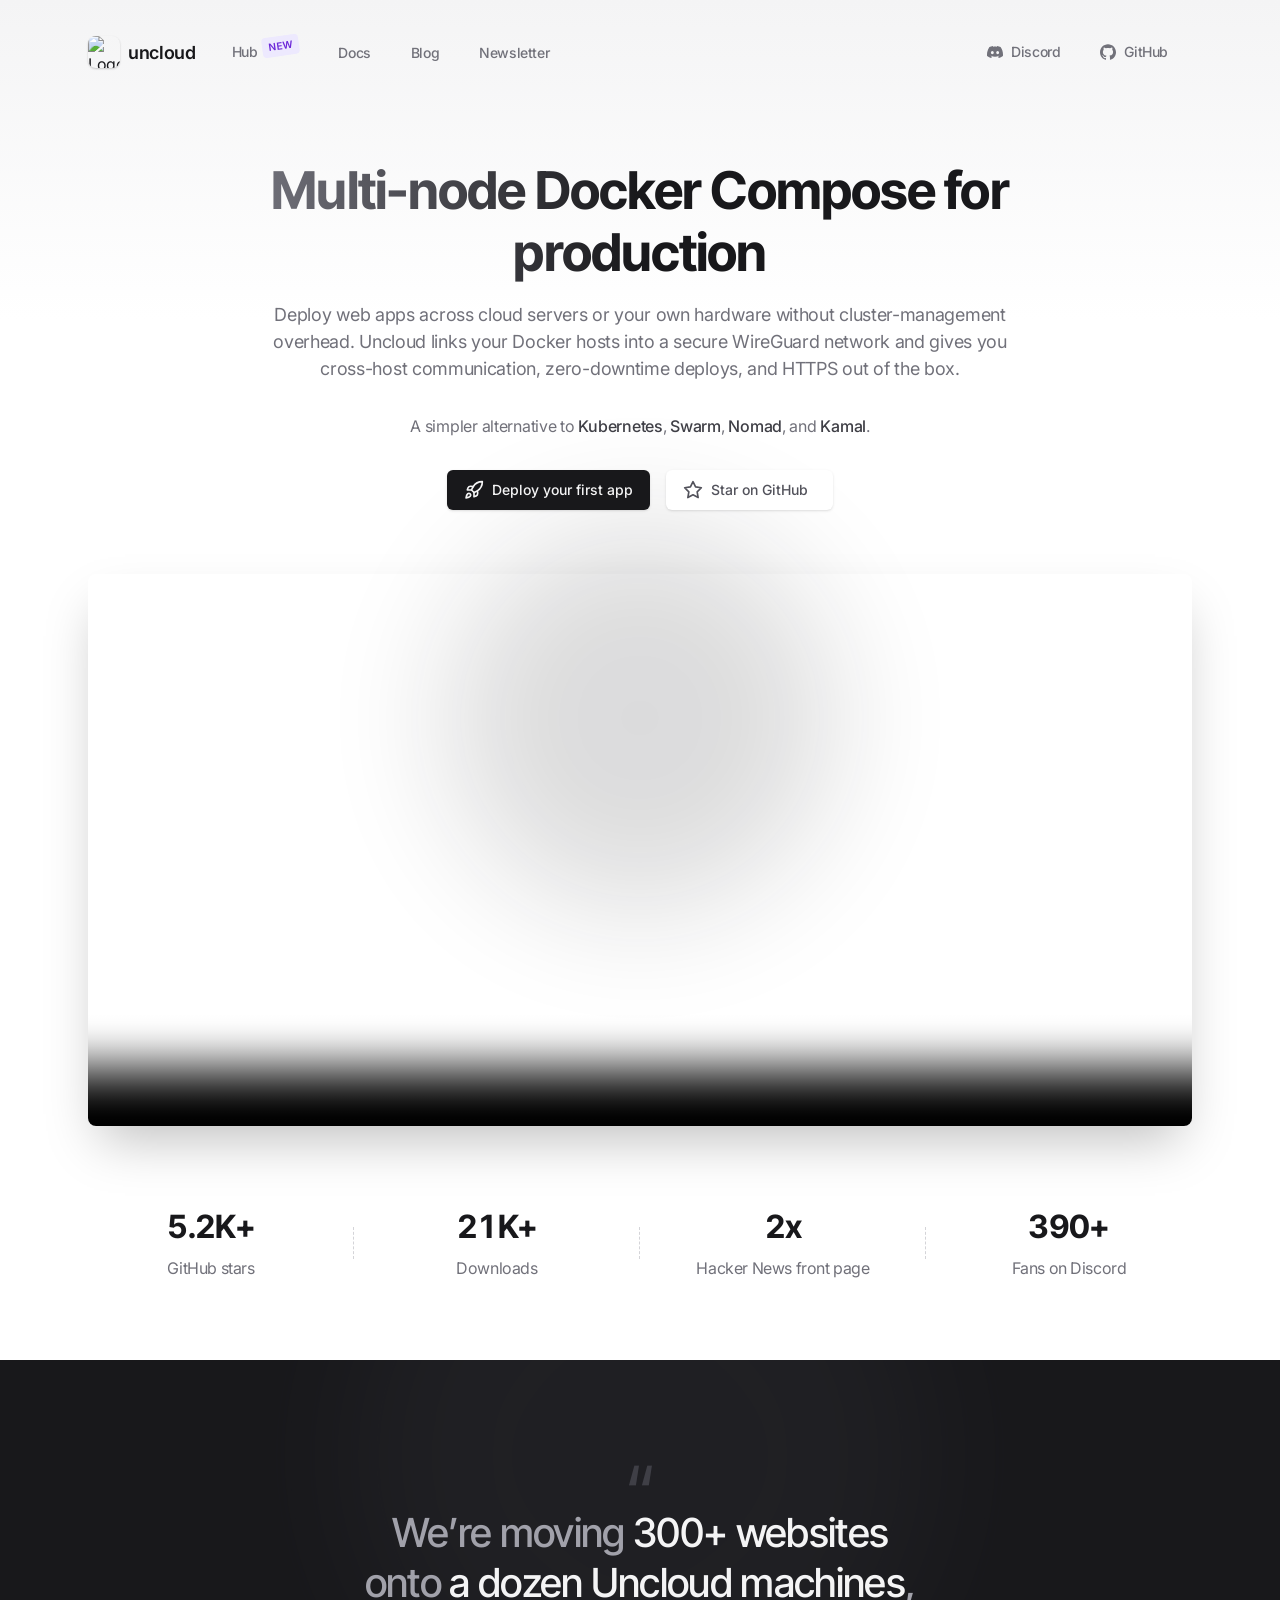
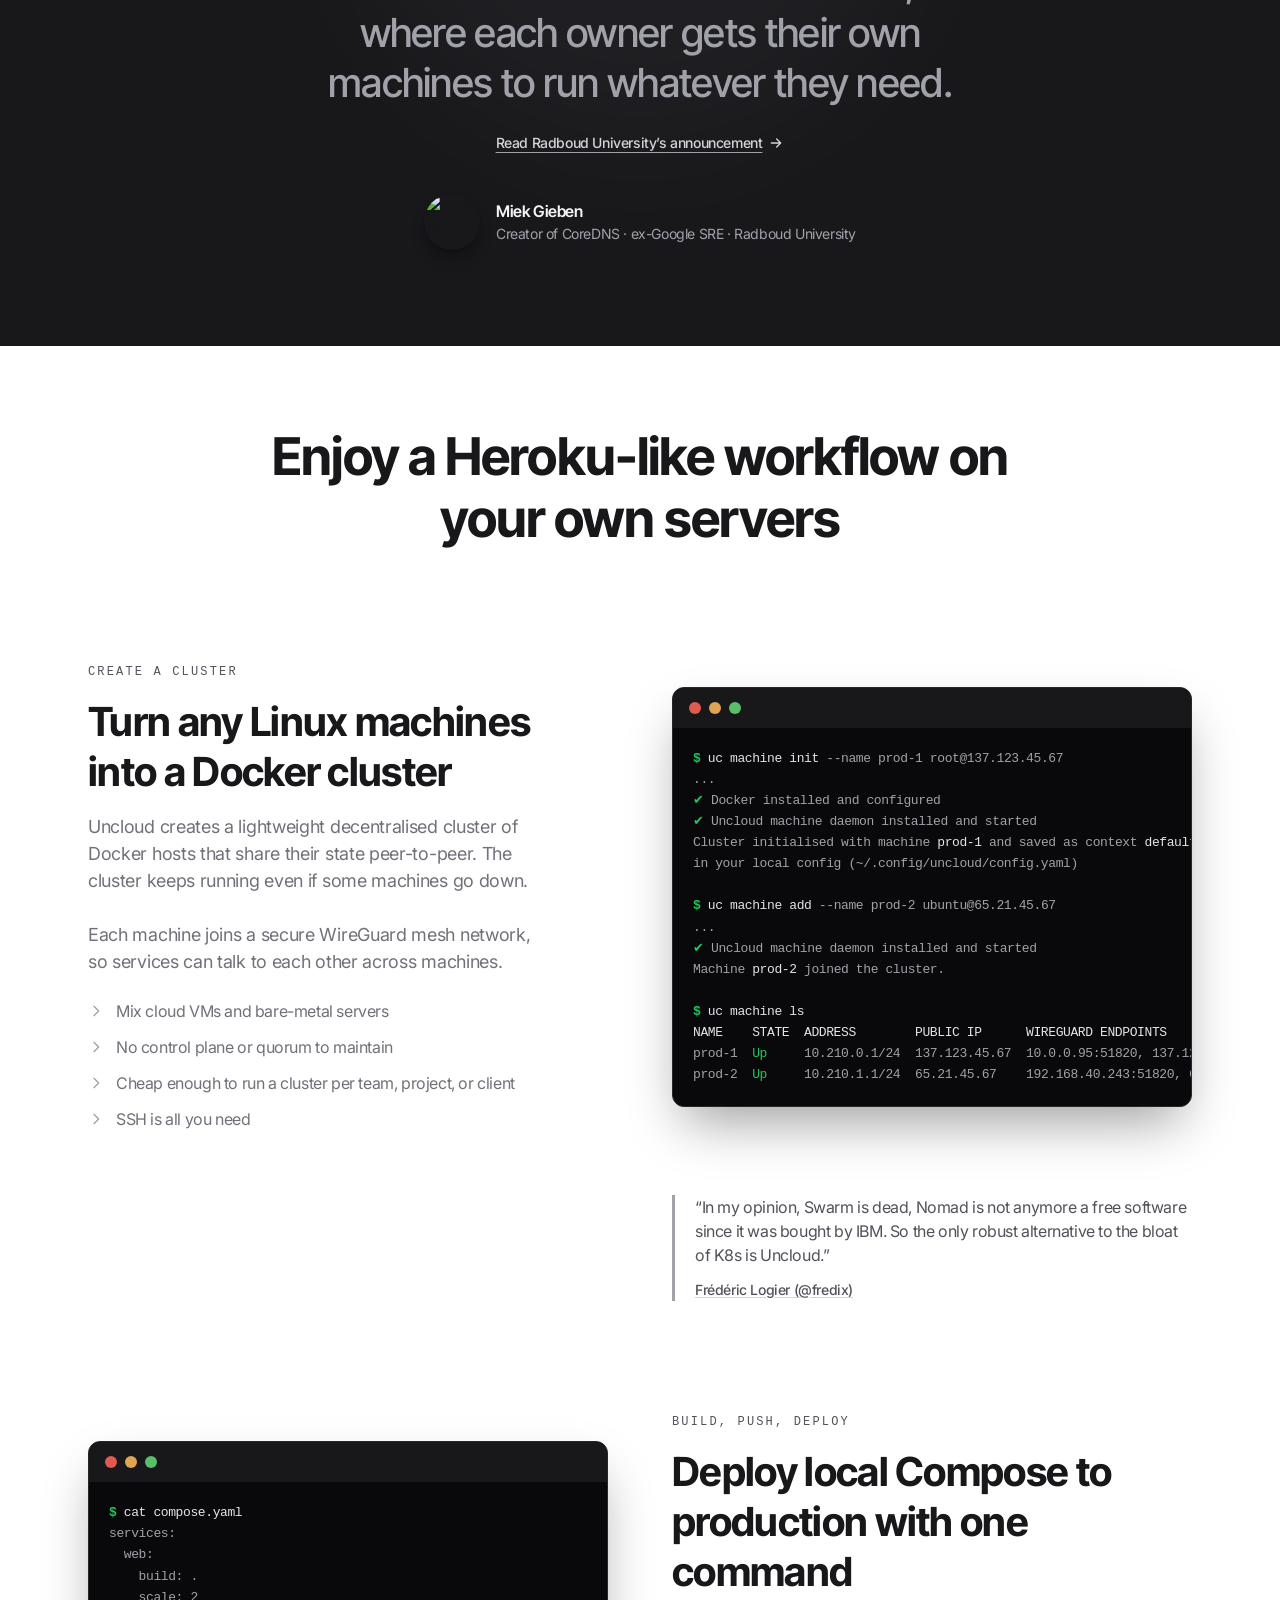
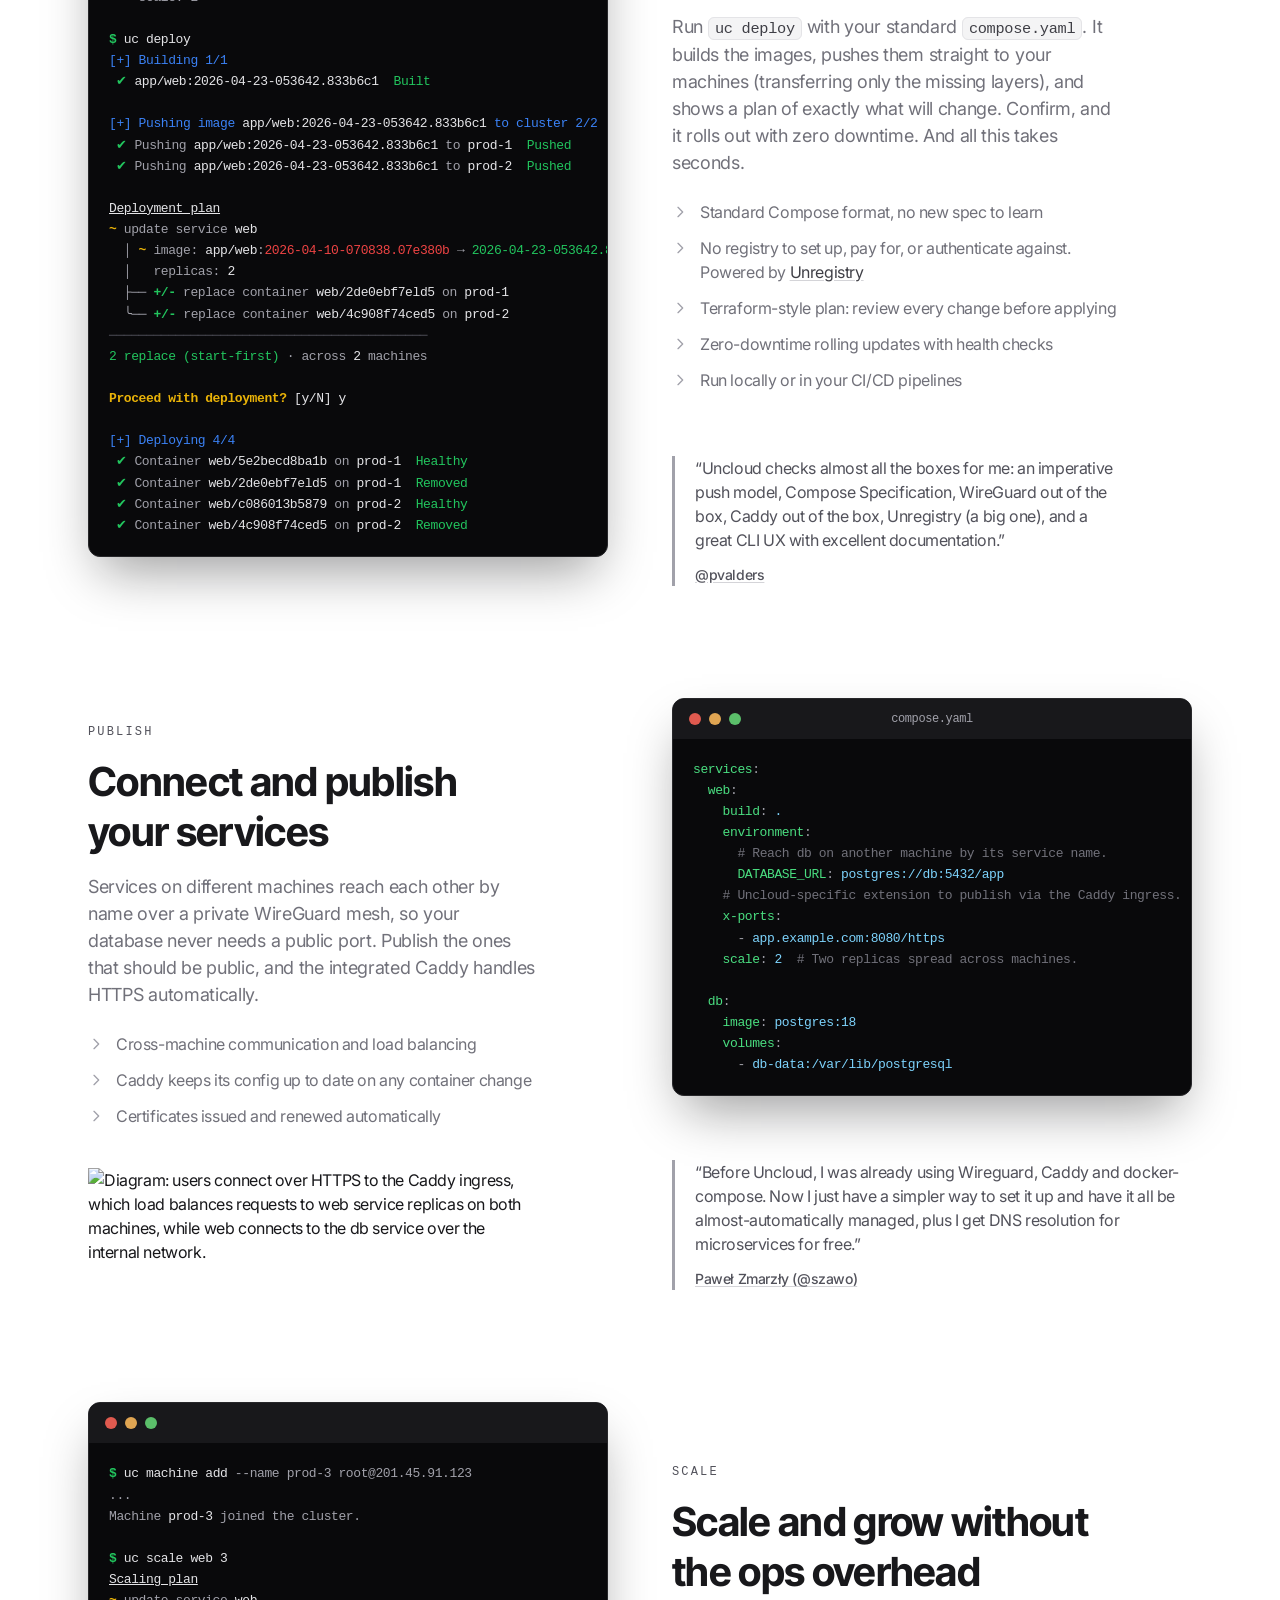
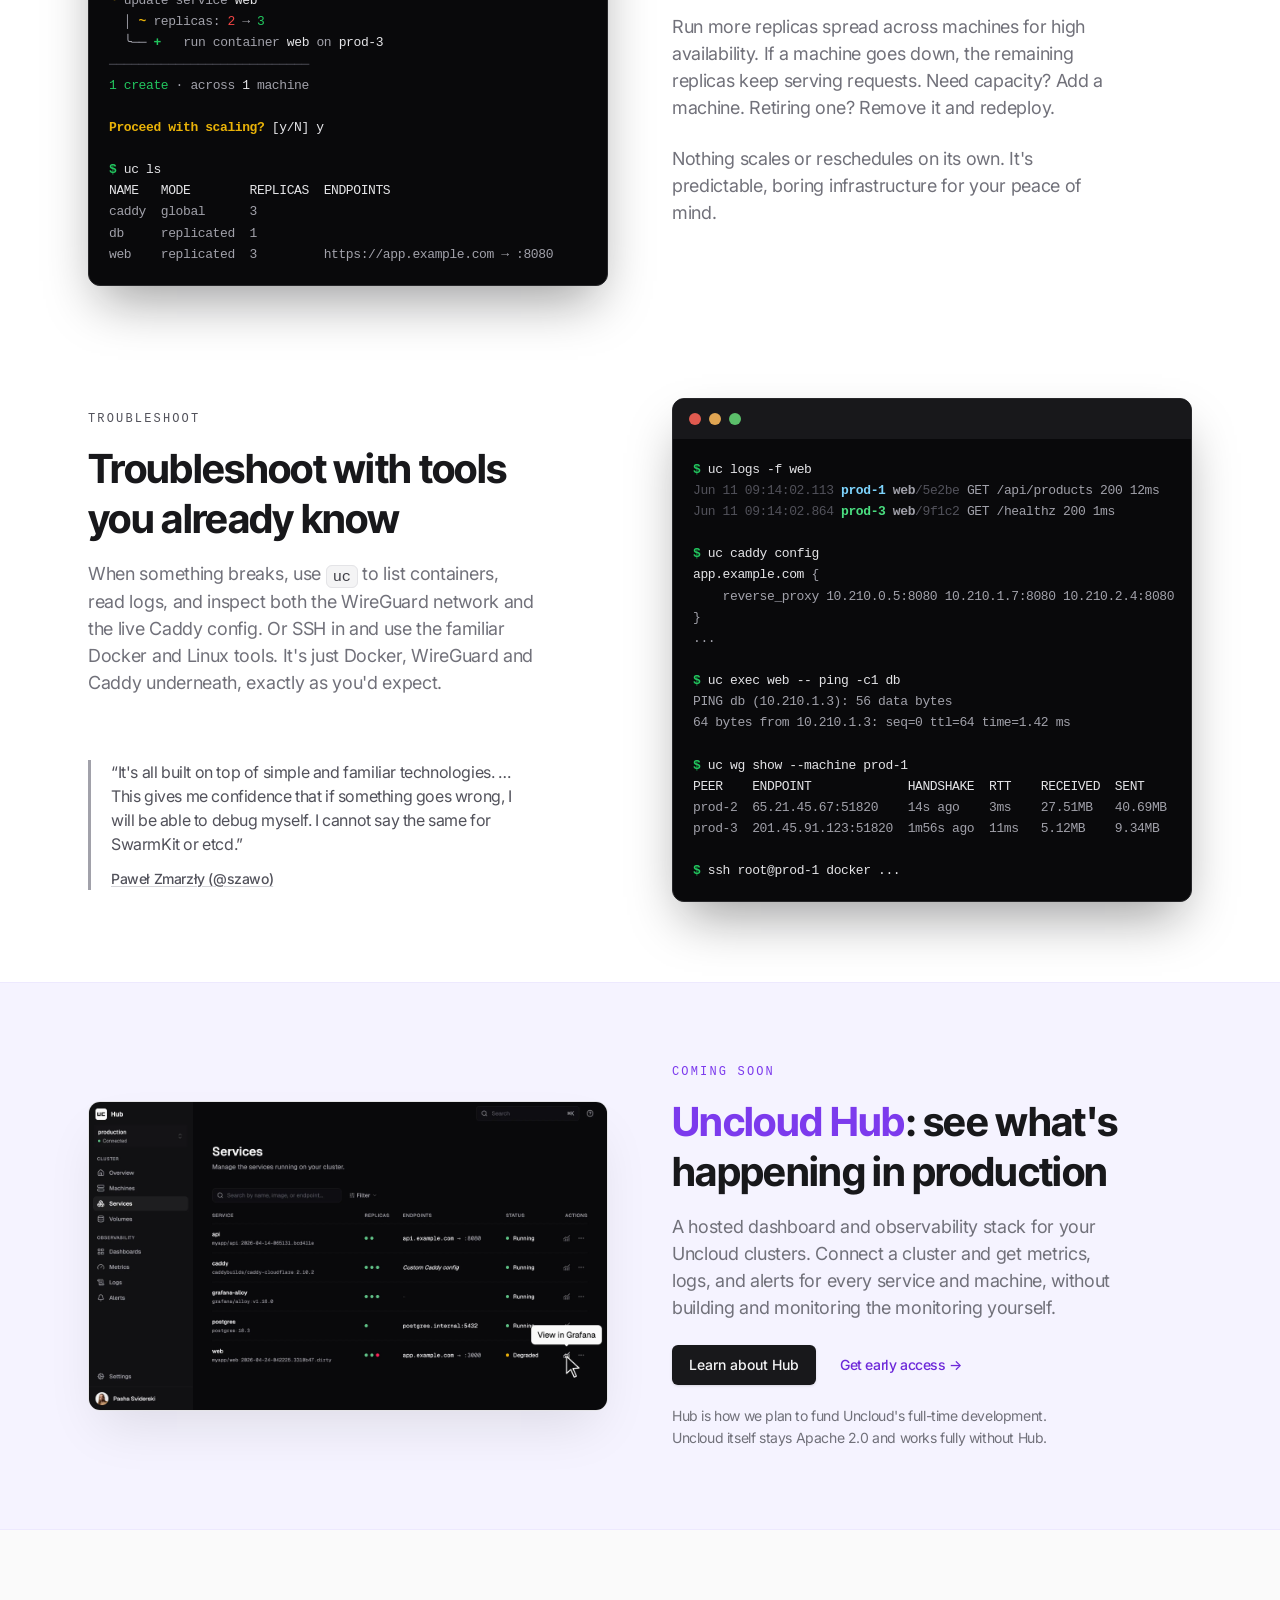
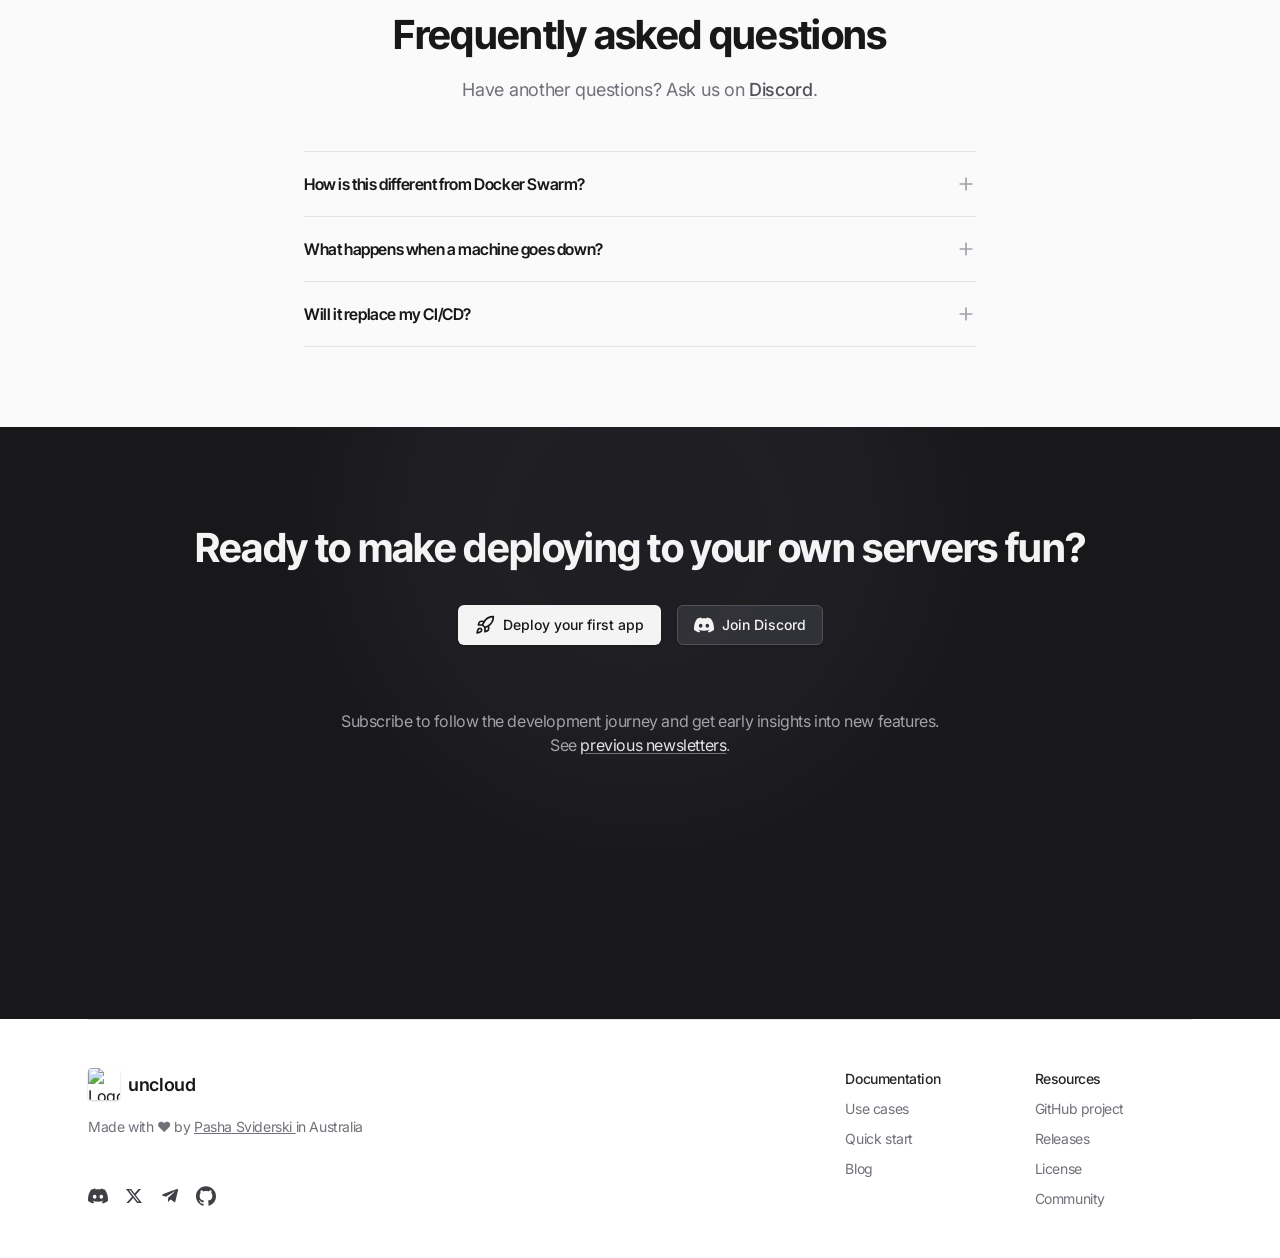
==== commit f8e6d1ca: "website: send Hub early access form submission to posthog" ====
--- a/website/landing/index.html
+++ b/website/landing/index.html
@@ -32,9 +32,8 @@
           content="Take your Docker Compose apps to production with zero-downtime deployments, automatic HTTPS, and cross-machine scaling. Self-hosting made reliable without the complexity.">
     <meta name="twitter:image" content="https://uncloud.run/images/logo-wide.png">
     <meta name="twitter:image:alt" content="Uncloud logo - Self-host web apps with ease">
-    <style>
-
-    </style>
+
+    <script src="./js/posthog.js" defer></script>
 </head>
 
 <body class="font-inter antialiased bg-white text-zinc-900 tracking-tight">
--- a/website/landing/style.css
+++ b/website/landing/style.css
@@ -1215,10 +1215,6 @@
   top: 0.5rem;
 }
 
-.isolate{
-  isolation: isolate;
-}
-
 .z-10{
   z-index: 10;
 }
@@ -2515,6 +2511,29 @@
   line-height: 1.2;
 }
 
+/* A hand-swiped stroke with uneven rounded edges. */
+
+.marker-red {
+  position: relative;
+  white-space: nowrap;
+  color: #fff;
+  isolation: isolate;
+}
+
+.marker-red::before {
+  content: "";
+  position: absolute;
+  z-index: -1;
+  inset: 0.08em -0.18em -0.02em -0.14em;
+  background: linear-gradient(100deg,
+    rgba(220, 38, 38, 0.82) 0%,
+    rgba(239, 68, 68, 0.95) 28%,
+    rgba(225, 29, 72, 0.9) 72%,
+    rgba(220, 38, 38, 0.88) 100%);
+  border-radius: 0.3em 0.5em 0.4em 0.6em;
+  transform: skew(-10deg) rotate(-0.5deg);
+}
+
 .before\:pointer-events-none::before{
   content: var(--tw-content);
   pointer-events: none;
@@ -2692,6 +2711,11 @@
   background-color: rgb(39 39 42 / var(--tw-bg-opacity));
 }
 
+.hover\:text-red-300:hover{
+  --tw-text-opacity: 1;
+  color: rgb(252 165 165 / var(--tw-text-opacity));
+}
+
 .hover\:text-violet-900:hover{
   --tw-text-opacity: 1;
   color: rgb(76 29 149 / var(--tw-text-opacity));
@@ -2803,6 +2827,10 @@
   --tw-ring-offset-width: 2px;
 }
 
+.disabled\:opacity-70:disabled{
+  opacity: 0.7;
+}
+
 .group[open] .group-open\:rotate-45{
   --tw-rotate: 45deg;
   transform: translate(var(--tw-translate-x), var(--tw-translate-y)) rotate(var(--tw-rotate)) skewX(var(--tw-skew-x)) skewY(var(--tw-skew-y)) scaleX(var(--tw-scale-x)) scaleY(var(--tw-scale-y));
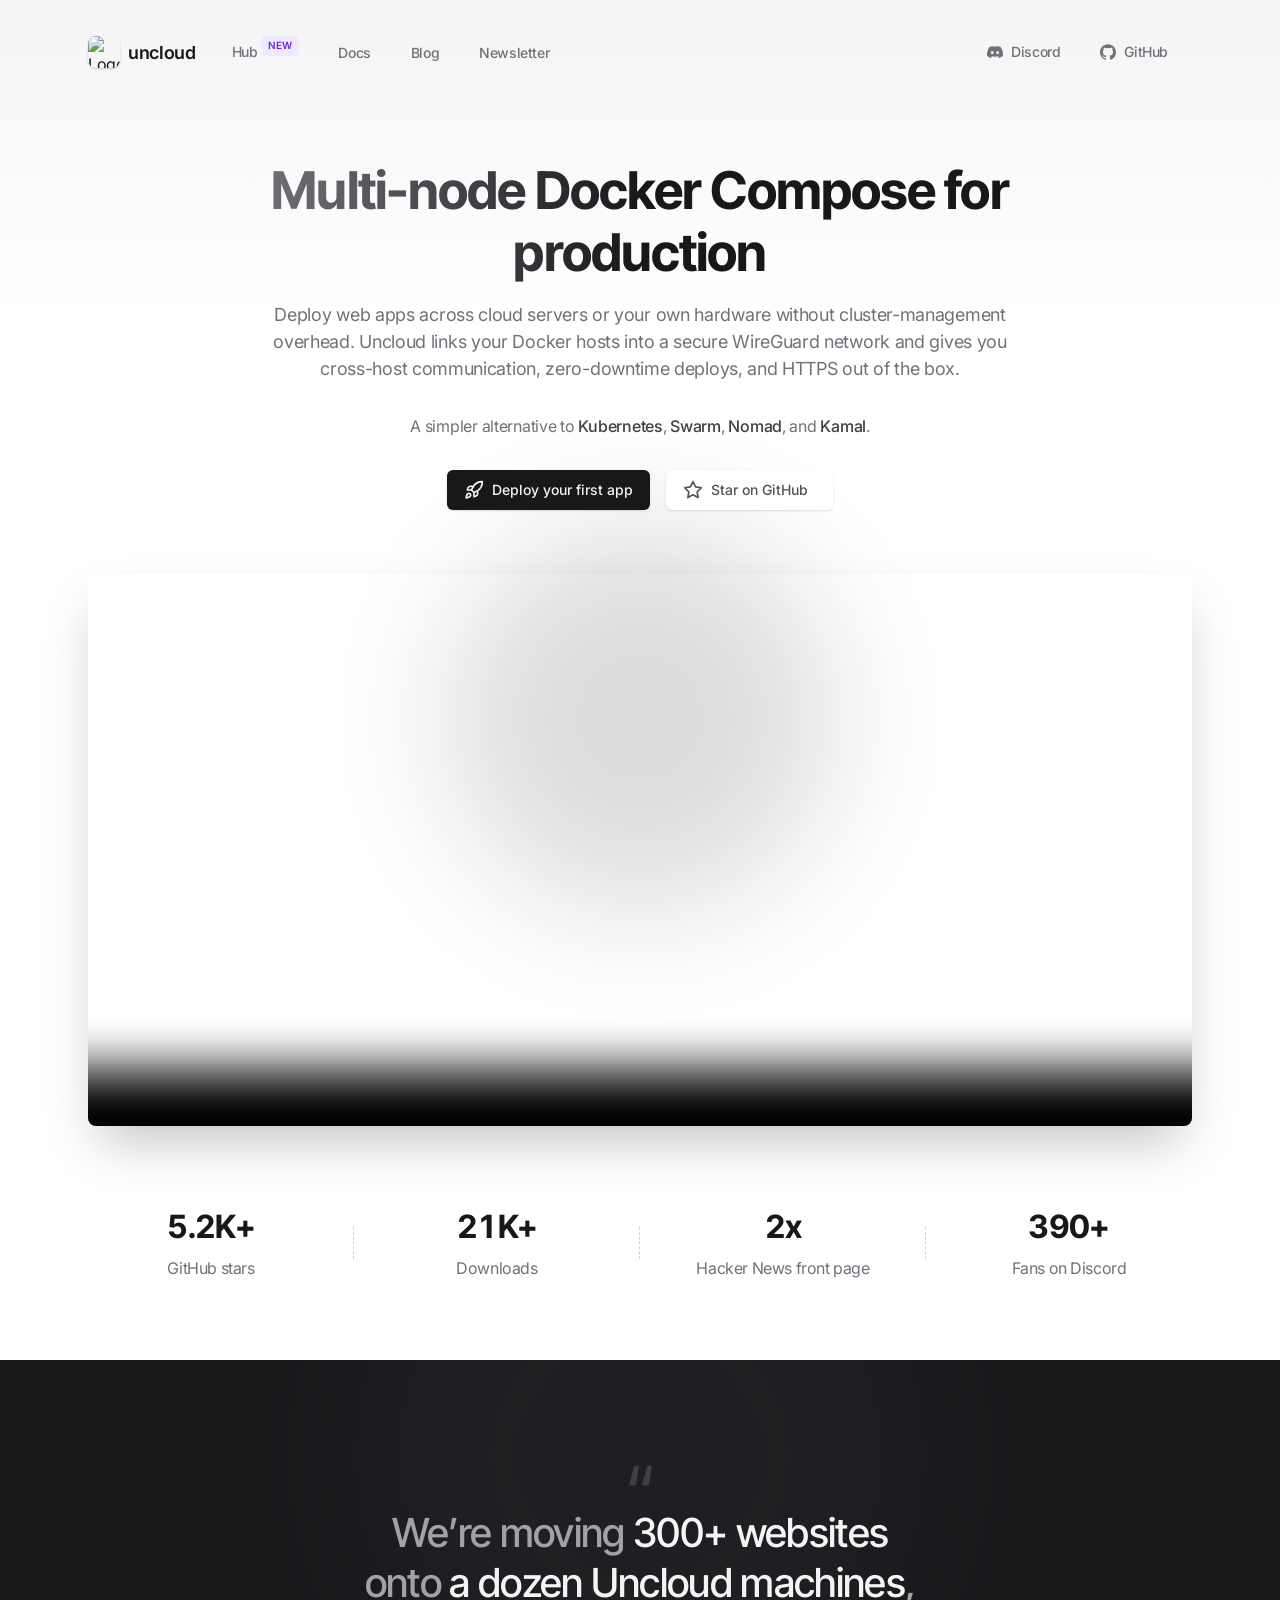
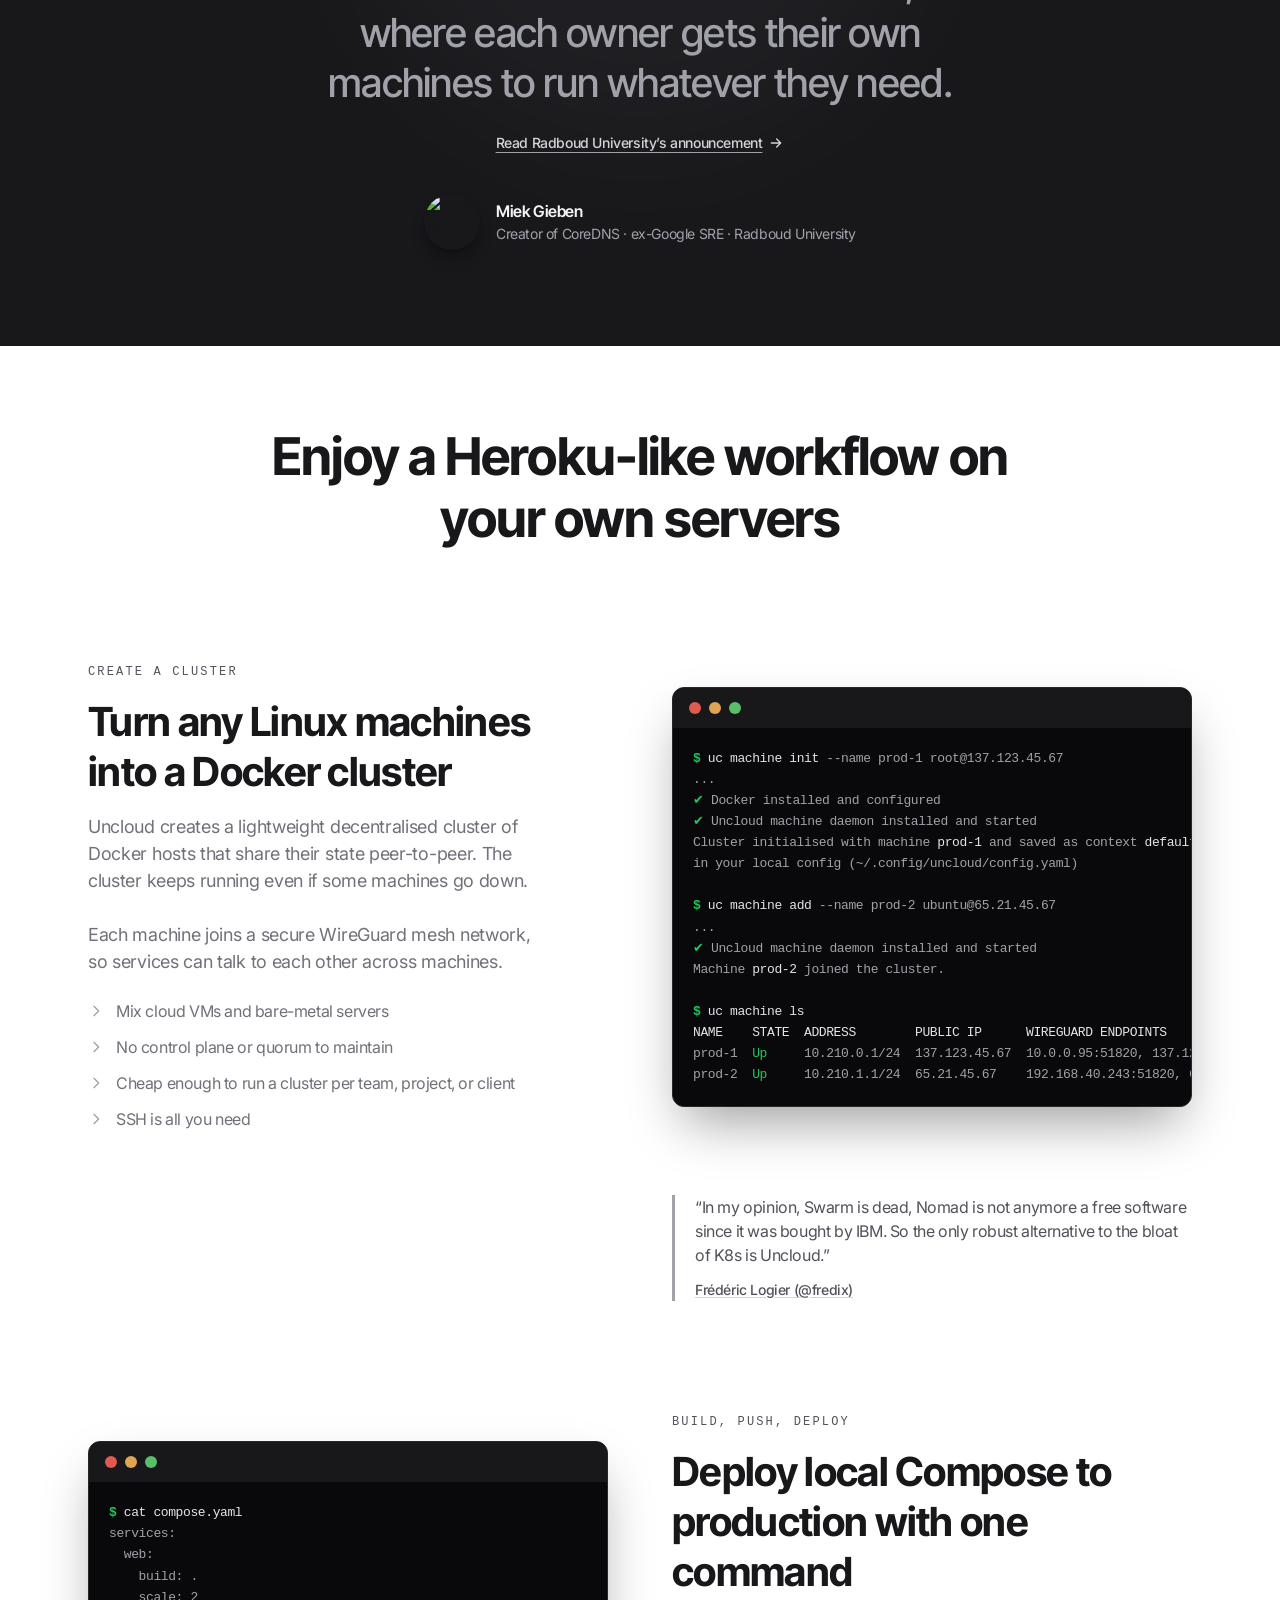
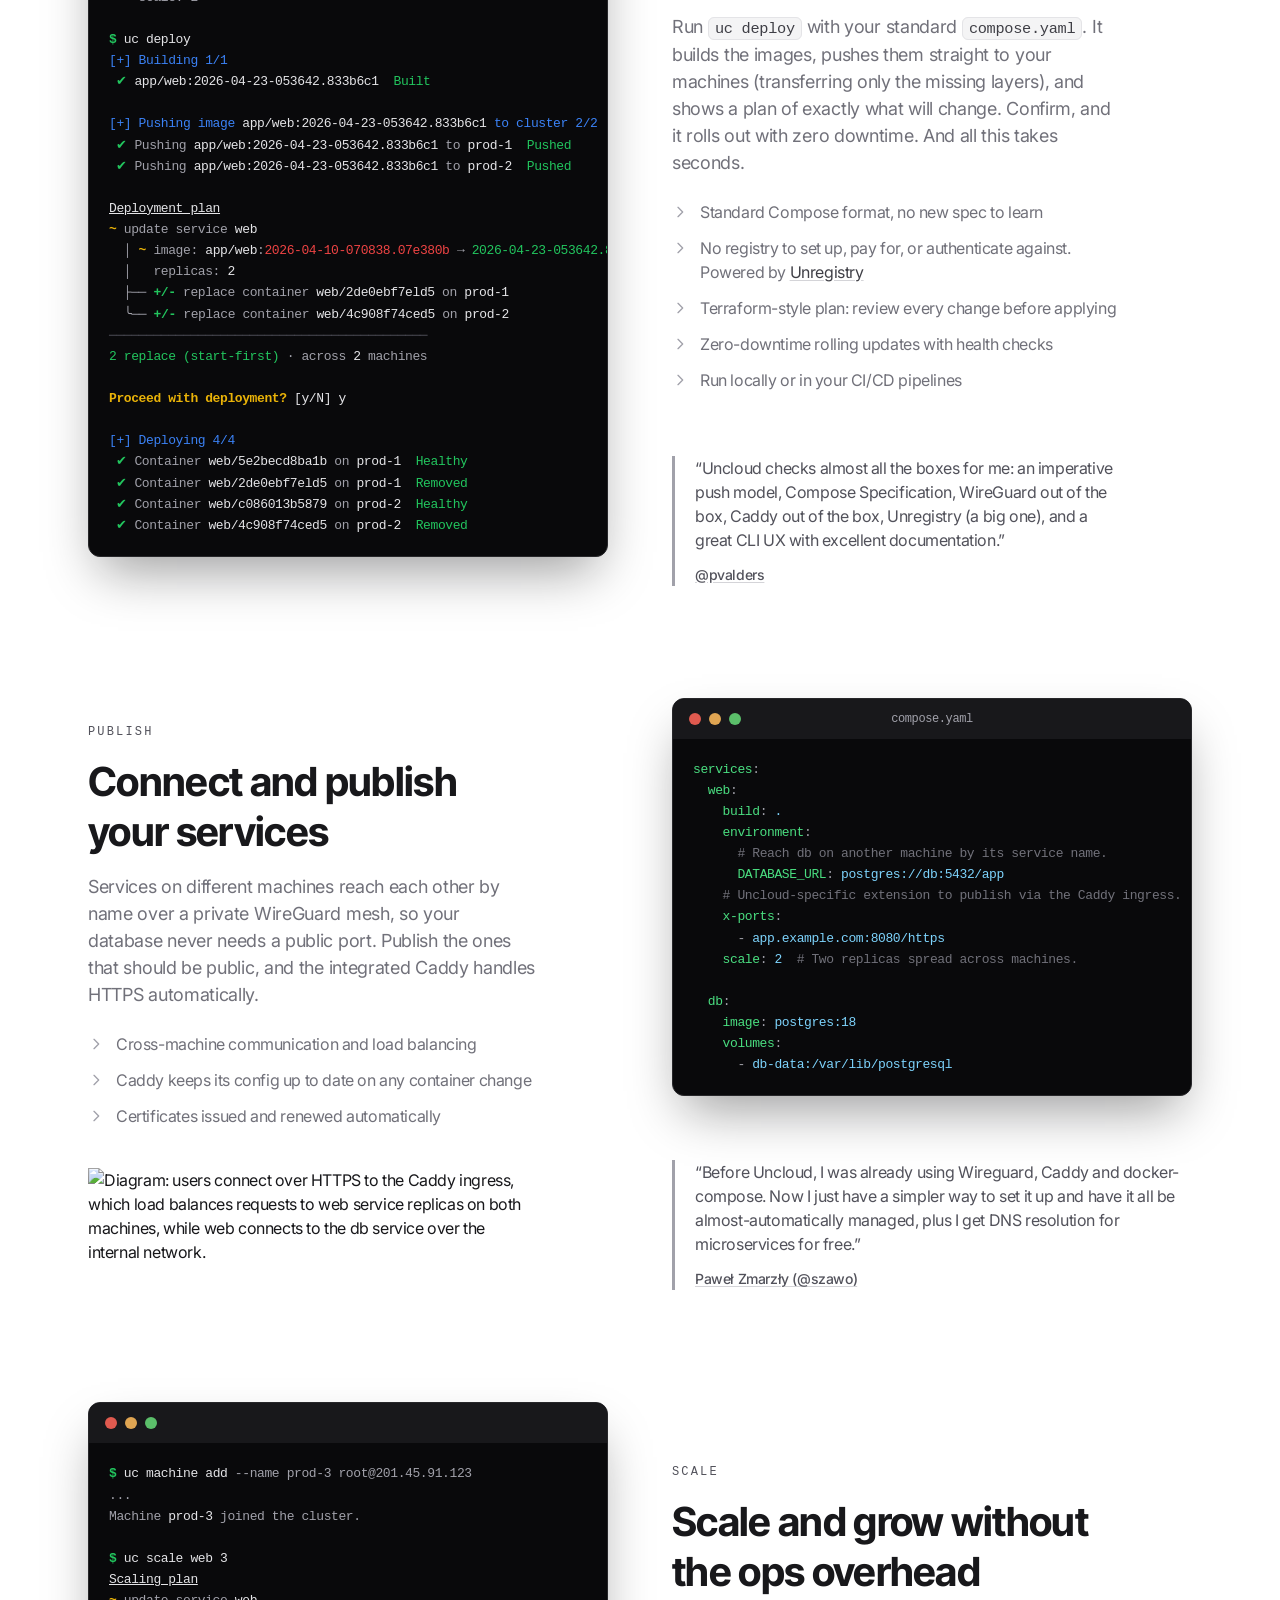
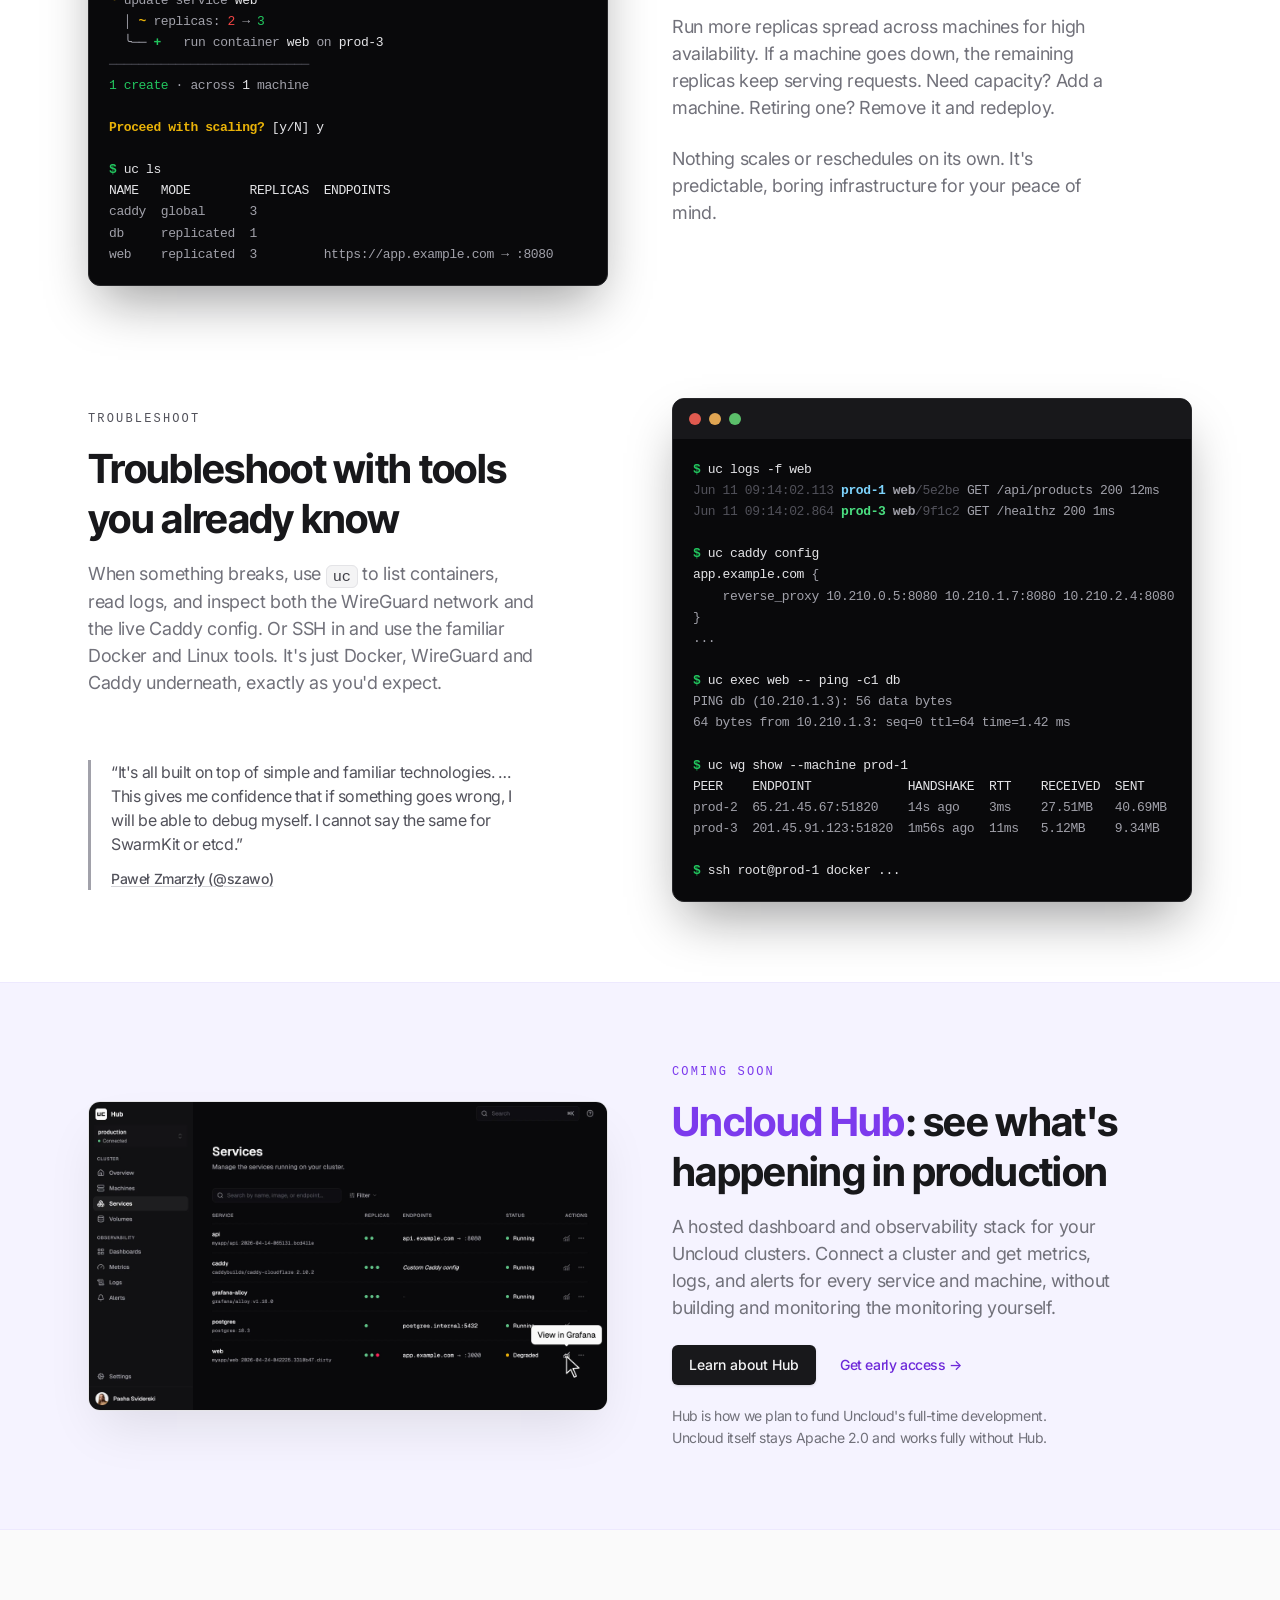
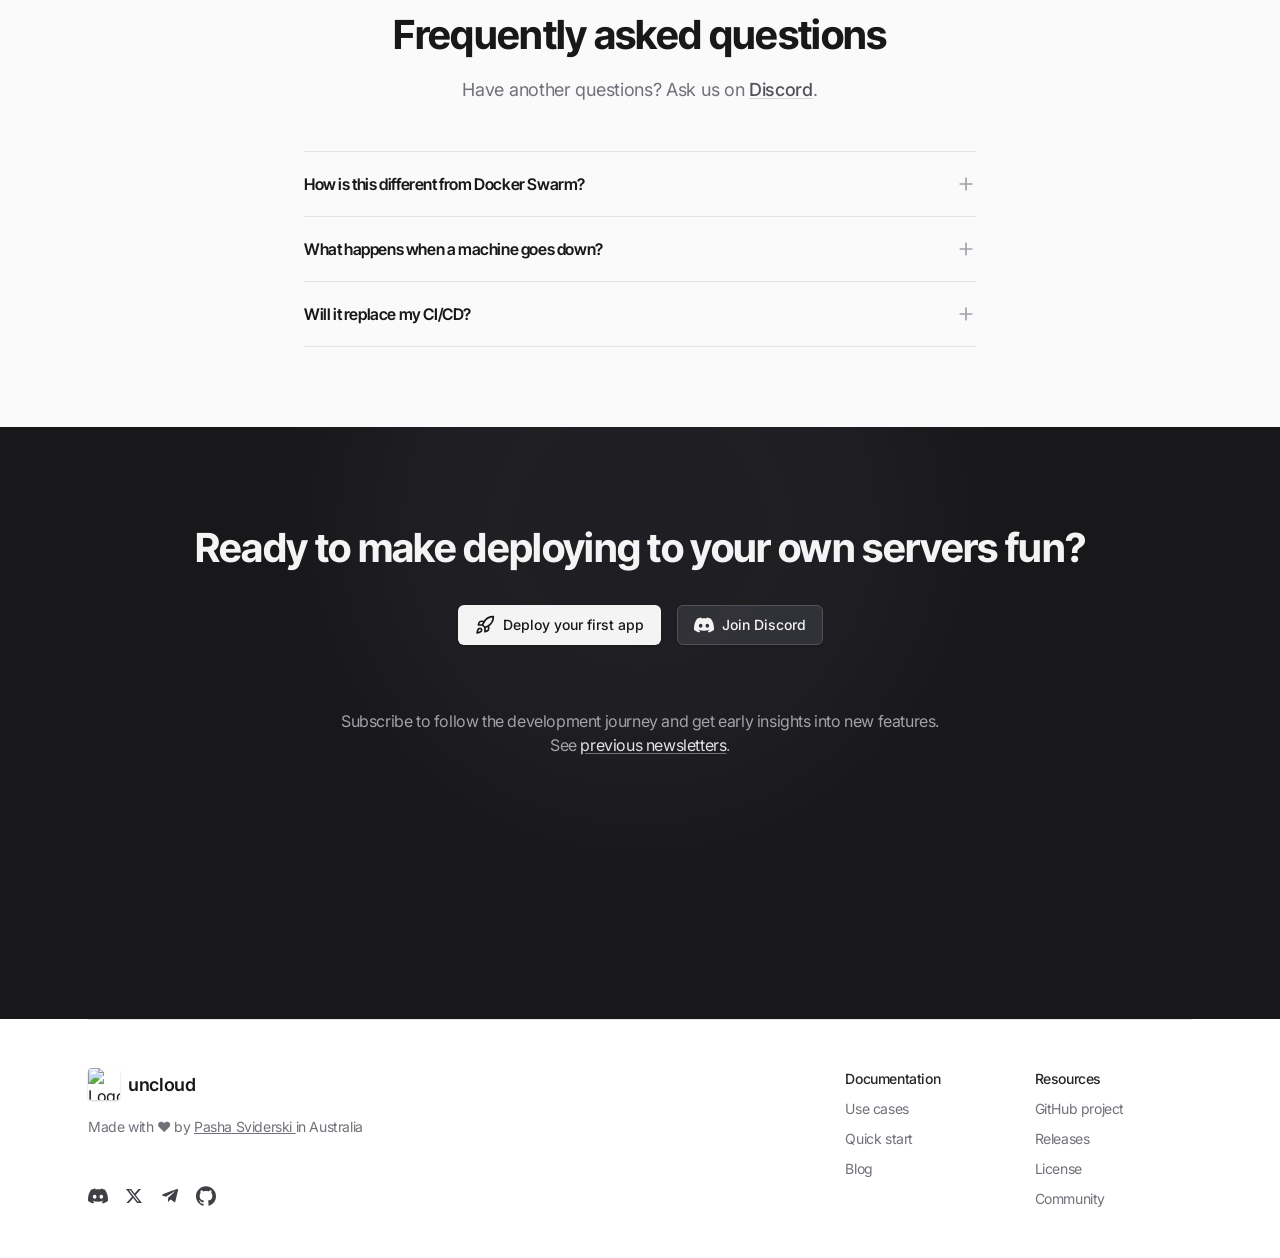
==== commit 5b2823de: "website: update meta/og tags and images" ====
--- a/website/landing/index.html
+++ b/website/landing/index.html
@@ -3,22 +3,22 @@
 
 <head>
     <meta charset="utf-8">
-    <title>Self-host and scale web apps without Kubernetes complexity | Uncloud</title>
+    <title>Uncloud | Multi-node Docker Compose for production</title>
     <meta name="description"
-          content="Take your Docker Compose apps to production with zero-downtime deployments, automatic HTTPS, and cross-machine scaling. Self-hosting made reliable without the complexity.">
+          content="Deploy and scale Docker Compose apps across cloud VMs and your own servers. A simpler alternative to Kubernetes, Swarm, Nomad, and Kamal.">
     <meta name="viewport" content="width=device-width,initial-scale=1">
+    <link rel="canonical" href="https://uncloud.run">
     <link href="./style.css" rel="stylesheet">
     <link rel="apple-touch-icon" href="./images/apple-touch-icon.png" sizes="180x180"/>
     <link rel="icon" type="image/svg+xml" href="./images/logo.svg"/>
     <link rel="alternate icon" type="image/png" href="./images/favicon.png" sizes="96x96"/>
 
     <!-- OpenGraph tags for social media -->
-    <meta property="og:title"
-          content="Self-host and scale web apps without Kubernetes complexity | Uncloud"/>
+    <meta property="og:title" content="Multi-node Docker Compose for production"/>
     <meta property="og:description"
-          content="Take your Docker Compose apps to production with zero-downtime deployments, automatic HTTPS, and cross-machine scaling. Self-hosting made reliable without the complexity."/>
-    <meta property="og:image" content="https://uncloud.run/images/logo-wide.png"/>
-    <meta property="og:image:alt" content="Uncloud logo - Self-host web apps with ease"/>
+          content="Deploy and scale Docker Compose apps across cloud VMs and your own servers. A simpler alternative to Kubernetes, Swarm, Nomad, and Kamal."/>
+    <meta property="og:image" content="https://uncloud.run/images/og.png"/>
+    <meta property="og:image:alt" content="Uncloud: multi-node Docker Compose for production"/>
     <meta property="og:url" content="https://uncloud.run"/>
     <meta property="og:type" content="website"/>
     <meta property="og:site_name" content="Uncloud"/>
@@ -26,12 +26,11 @@
     <meta property="twitter:domain" content="uncloud.run">
     <meta property="twitter:url" content="https://uncloud.run">
     <meta name="twitter:card" content="summary_large_image">
-    <meta name="twitter:title"
-          content="Self-host and scale web apps without Kubernetes complexity | Uncloud">
+    <meta name="twitter:title" content="Multi-node Docker Compose for production">
     <meta name="twitter:description"
-          content="Take your Docker Compose apps to production with zero-downtime deployments, automatic HTTPS, and cross-machine scaling. Self-hosting made reliable without the complexity.">
-    <meta name="twitter:image" content="https://uncloud.run/images/logo-wide.png">
-    <meta name="twitter:image:alt" content="Uncloud logo - Self-host web apps with ease">
+          content="Deploy and scale Docker Compose apps across cloud VMs and your own servers. A simpler alternative to Kubernetes, Swarm, Nomad, and Kamal.">
+    <meta name="twitter:image" content="https://uncloud.run/images/og.png">
+    <meta name="twitter:image:alt" content="Uncloud: multi-node Docker Compose for production">
 
     <script src="./js/posthog.js" defer></script>
 </head>
@@ -62,7 +61,7 @@
                             <a class="text-sm font-medium text-zinc-500 hover:text-zinc-900 px-2 sm:px-5 py-2 transition inline-flex items-center"
                                href="/hub">
                                 Hub
-                                <span class="inline-block ml-1 -translate-y-1.5 -rotate-[8deg] text-[10px] font-semibold uppercase tracking-wide text-violet-700 bg-violet-100 px-1.5 py-0.5 rounded">
+                                <span class="inline-block ml-1 -translate-y-1.5 text-[10px] font-semibold uppercase tracking-wide text-violet-700 bg-violet-100 px-1.5 py-0.5 rounded">
                                     New
                                 </span>
                             </a>
@@ -900,7 +899,7 @@
                 <div class="sm:col-span-6 md:col-span-6 lg:col-span-8 max-md:order-1 flex flex-col">
                     <div class="mb-4">
                         <!-- Logo -->
-                        <a class="flex items-center" href="index.html">
+                        <a class="flex items-center" href="/">
                             <img class="w-8 h-8 rounded shadow-sm shadow-zinc-950/20" src="./images/logo.svg"
                                  alt="Logo">
                             <span class="ml-2 font-semibold text-lg text-zinc-900">uncloud</span>
--- a/website/landing/style.css
+++ b/website/landing/style.css
@@ -1540,11 +1540,6 @@
   transform: translate(var(--tw-translate-x), var(--tw-translate-y)) rotate(var(--tw-rotate)) skewX(var(--tw-skew-x)) skewY(var(--tw-skew-y)) scaleX(var(--tw-scale-x)) scaleY(var(--tw-scale-y));
 }
 
-.-rotate-\[8deg\]{
-  --tw-rotate: -8deg;
-  transform: translate(var(--tw-translate-x), var(--tw-translate-y)) rotate(var(--tw-rotate)) skewX(var(--tw-skew-x)) skewY(var(--tw-skew-y)) scaleX(var(--tw-scale-x)) scaleY(var(--tw-scale-y));
-}
-
 .transform{
   transform: translate(var(--tw-translate-x), var(--tw-translate-y)) rotate(var(--tw-rotate)) skewX(var(--tw-skew-x)) skewY(var(--tw-skew-y)) scaleX(var(--tw-scale-x)) scaleY(var(--tw-scale-y));
 }
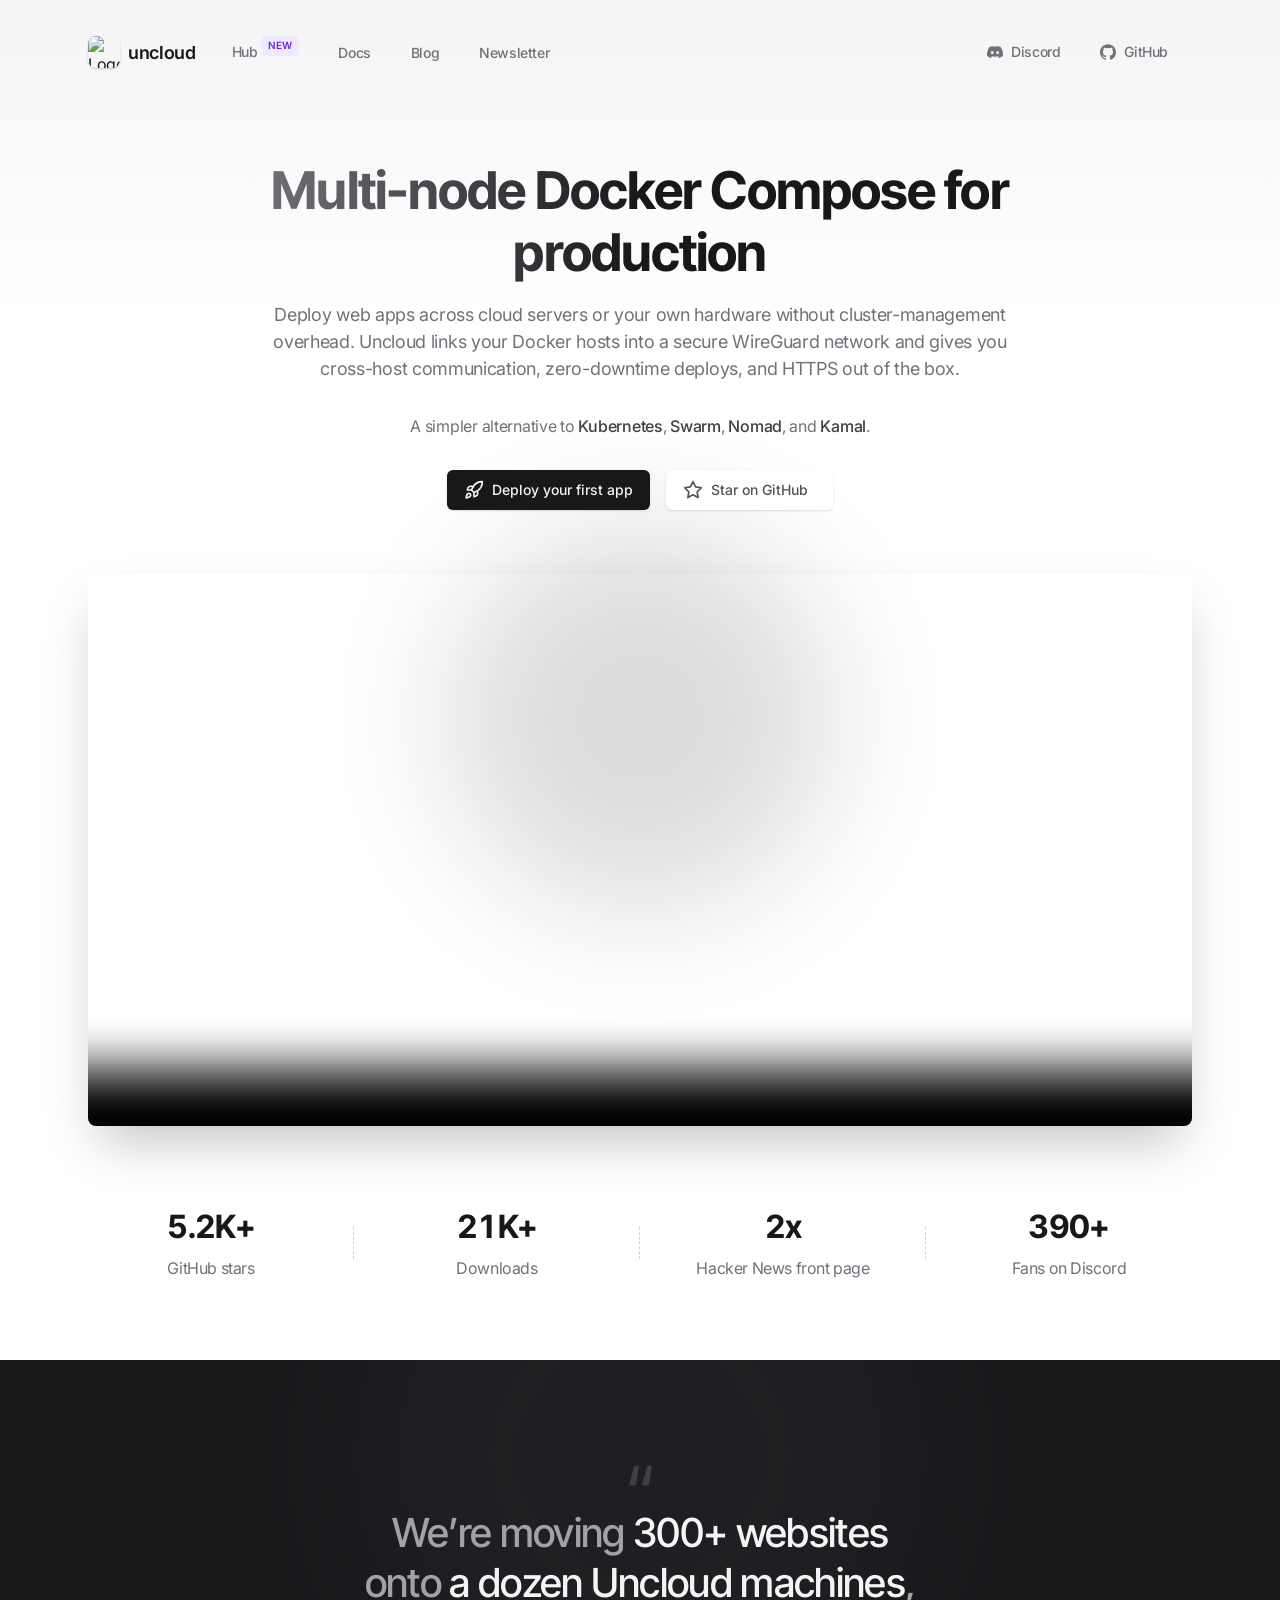
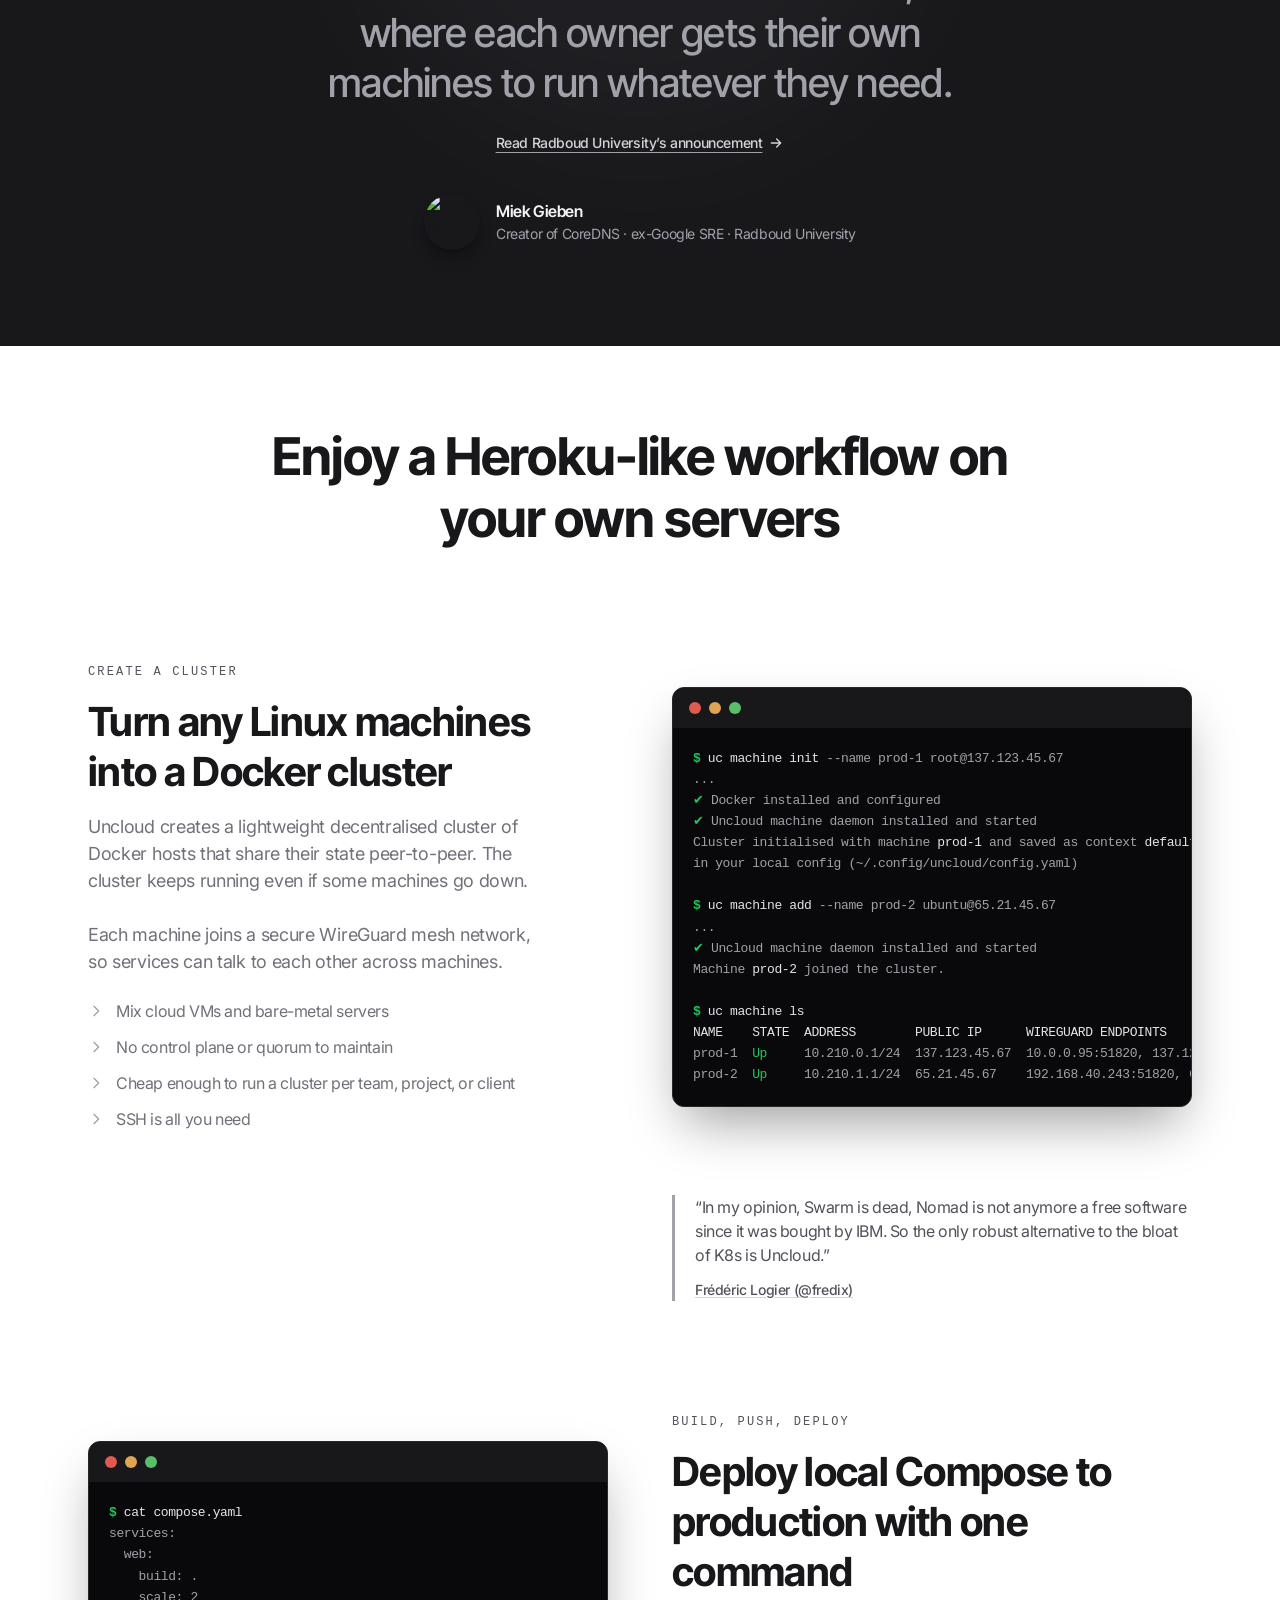
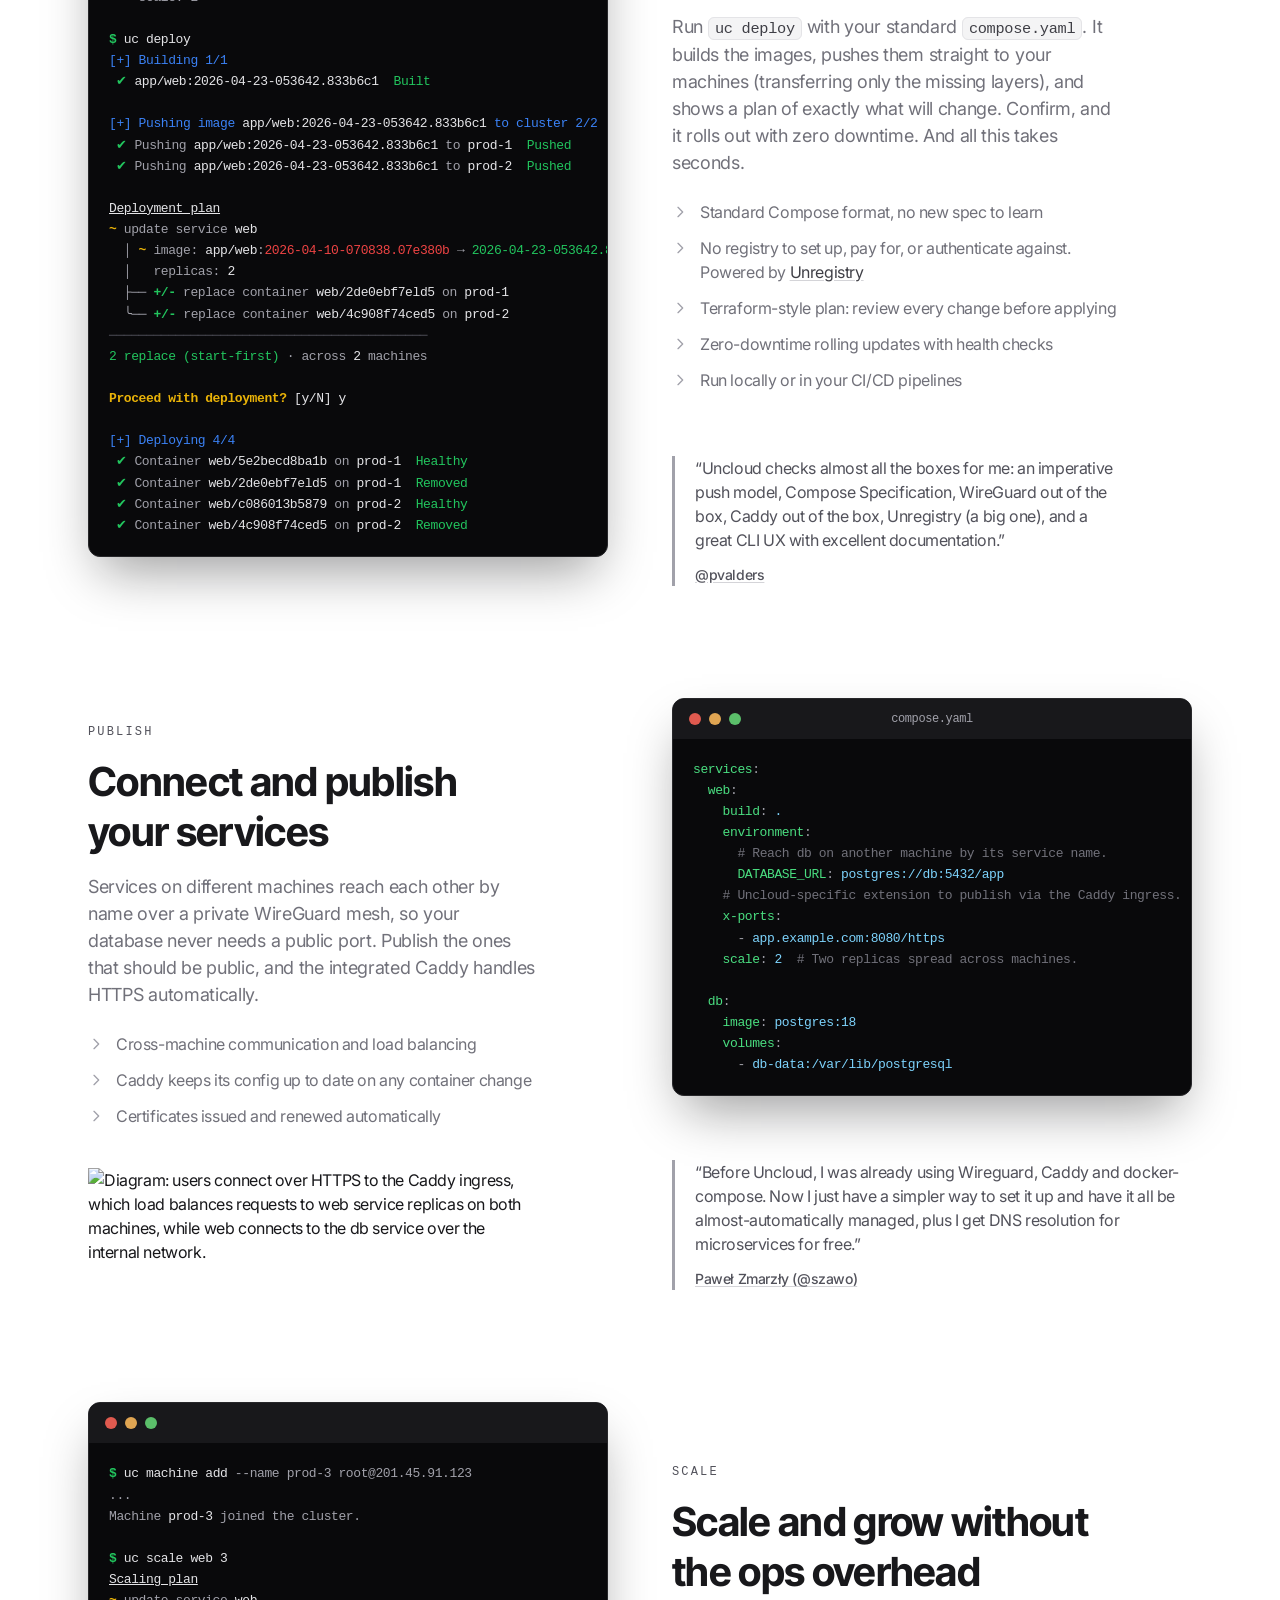
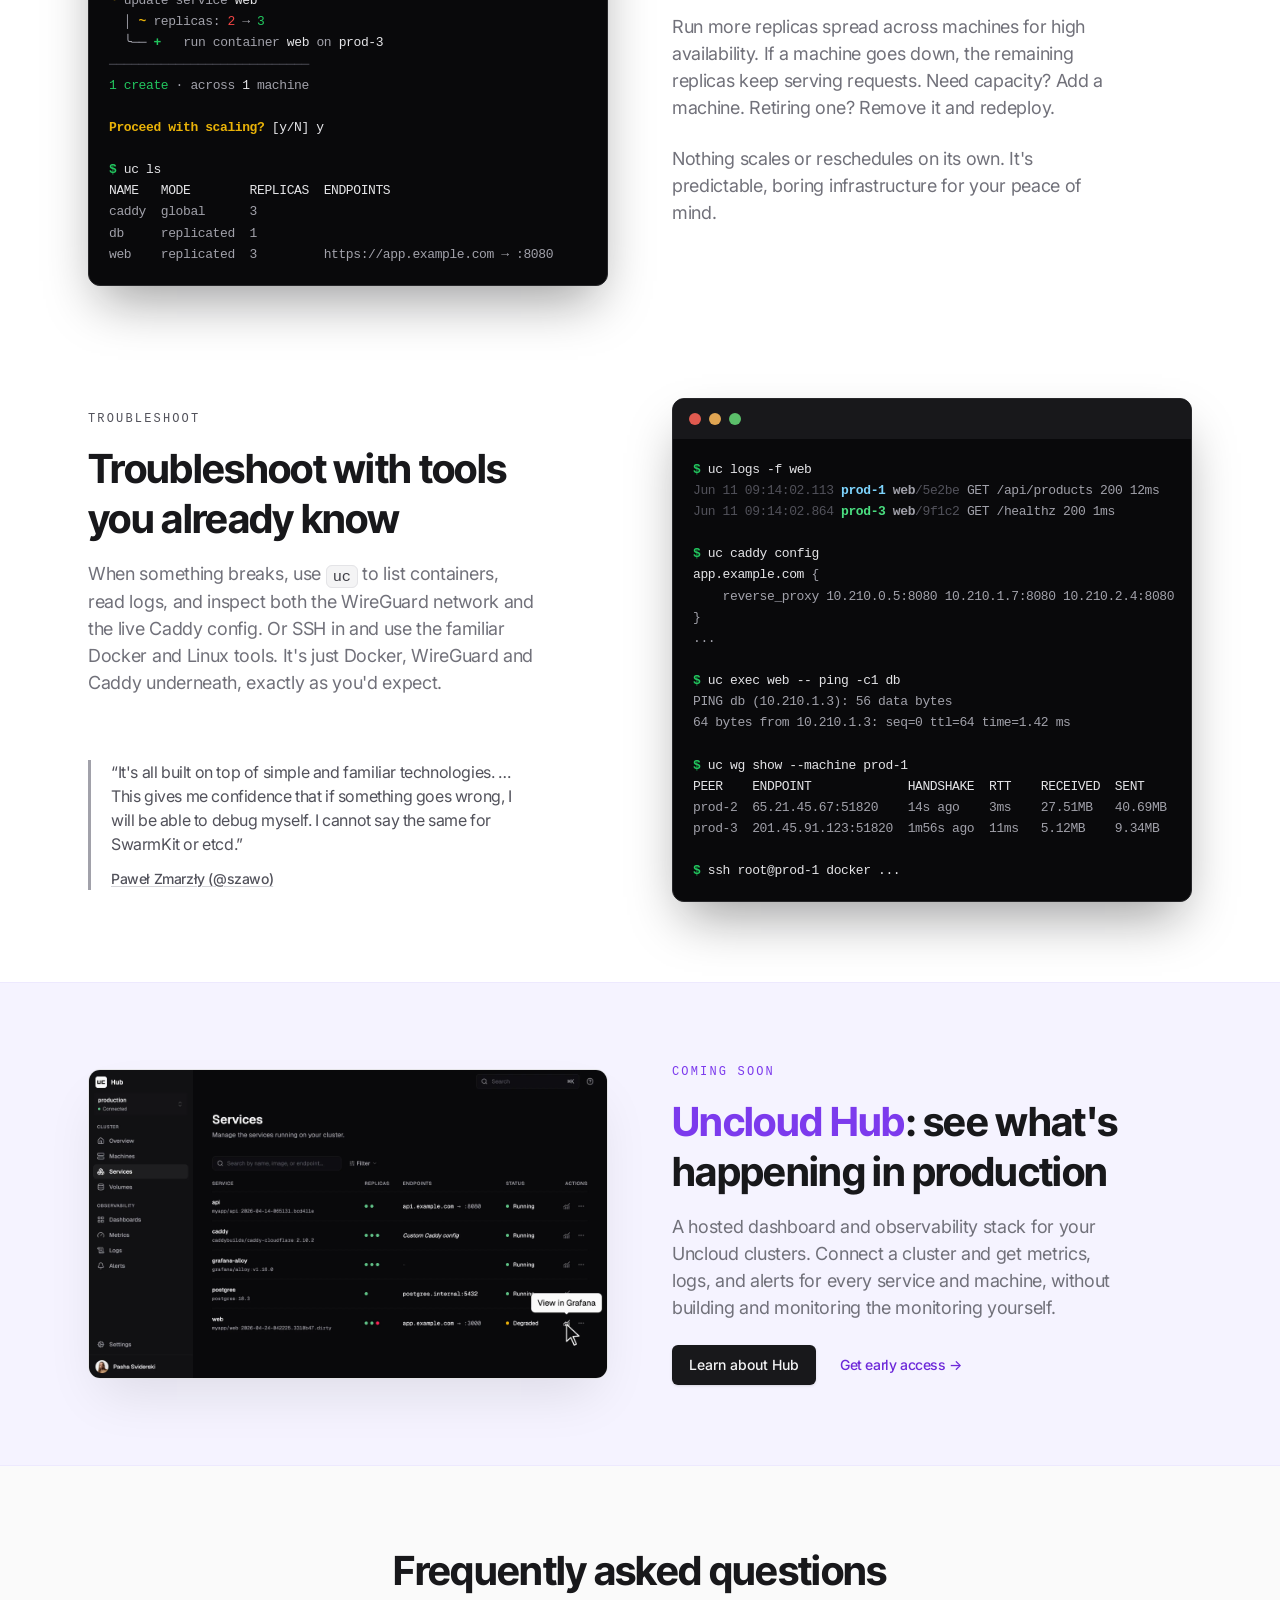
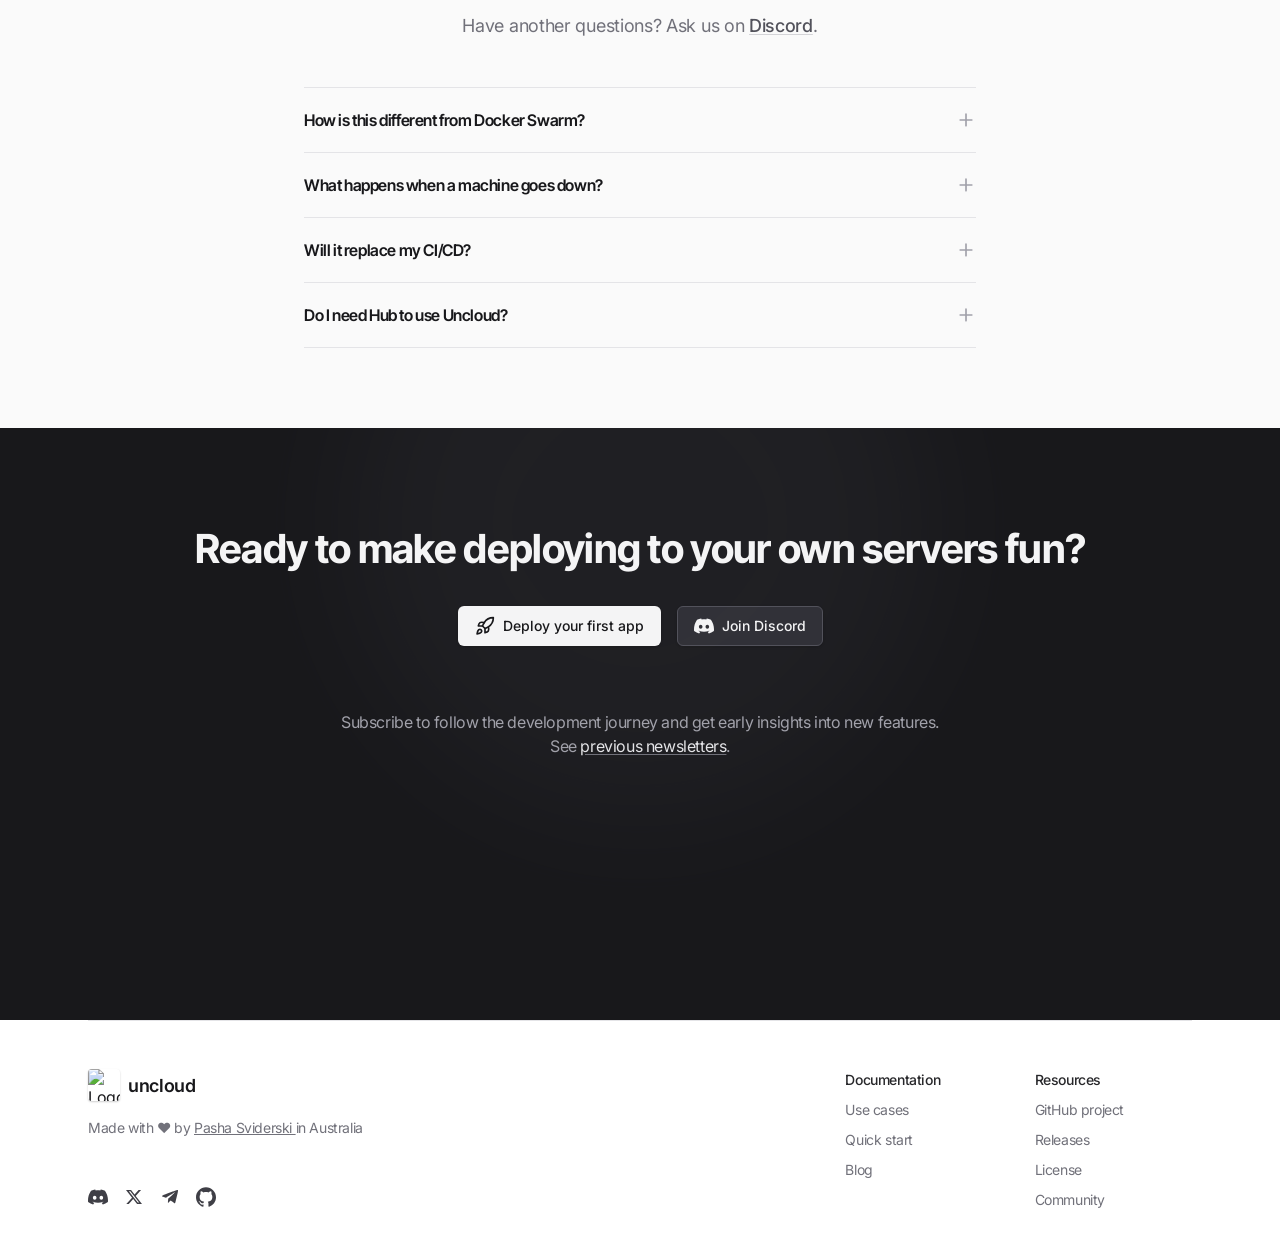
==== commit 4d76dd60: "website: refine faq open source question, update og image" ====
--- a/website/landing/index.html
+++ b/website/landing/index.html
@@ -140,7 +140,7 @@
                             <div class="max-w-xs mx-auto sm:max-w-none sm:inline-flex sm:justify-center space-y-4 sm:space-y-0 sm:space-x-4">
                                 <div>
                                     <a class="btn text-zinc-100 bg-zinc-900 hover:bg-zinc-800 w-full shadow flex items-center justify-center"
-                                       href="https://github.com/psviderski/uncloud/?tab=readme-ov-file#-quick-start">
+                                       href="/docs/getting-started/deploy-demo-app">
                                         <svg class="w-5 h-5 mr-2" xmlns="http://www.w3.org/2000/svg" viewBox="0 0 24 24"
                                              fill="none" stroke="currentColor" stroke-width="2" stroke-linecap="round"
                                              stroke-linejoin="round">
@@ -738,10 +738,6 @@
                                 <a class="text-sm font-medium text-violet-700 hover:text-violet-900 transition"
                                    href="/hub#early-access">Get early access &rarr;</a>
                             </div>
-                            <p class="mt-5 text-sm text-zinc-500">
-                                Hub is how we plan to fund Uncloud's full-time development.<br>
-                                Uncloud itself stays Apache 2.0 and works fully without Hub.
-                            </p>
                         </div>
 
                         <div class="lg:col-start-1 lg:row-start-1 rounded-xl overflow-hidden border border-zinc-200 shadow-2xl shadow-zinc-950/10">
@@ -823,6 +819,24 @@
                                     is just a CLI that connects to your cluster over SSH. Run <code>uc deploy</code>
                                     locally or in GitHub Actions to integrate with existing workflows.
                                     There are no agents to install and no pipelines to migrate.
+                                </p>
+                            </details>
+
+                            <details class="group">
+                                <summary
+                                        class="flex items-center justify-between gap-4 py-5 cursor-pointer list-none [&::-webkit-details-marker]:hidden font-inter-tight font-semibold text-zinc-900">
+                                    <span>Do I need Hub to use Uncloud?</span>
+                                    <svg class="w-5 h-5 shrink-0 text-zinc-400 transition-transform duration-200 group-open:rotate-45"
+                                         fill="none" stroke="currentColor" stroke-width="2" viewBox="0 0 24 24"
+                                         aria-hidden="true">
+                                        <path stroke-linecap="round" stroke-linejoin="round" d="M12 5v14m-7-7h14"/>
+                                    </svg>
+                                </summary>
+                                <p class="text-zinc-500 leading-relaxed pb-5">
+                                    No, Uncloud is open source and fully functional on its own without Hub. You can use
+                                    the CLI to manage your clusters and deploy your apps across servers from Compose
+                                    files. You keep full control over your servers. Hub adds a web UI and an
+                                    observability stack on top so you don't have to build and manage one yourself.
                                 </p>
                             </details>
                         </div>
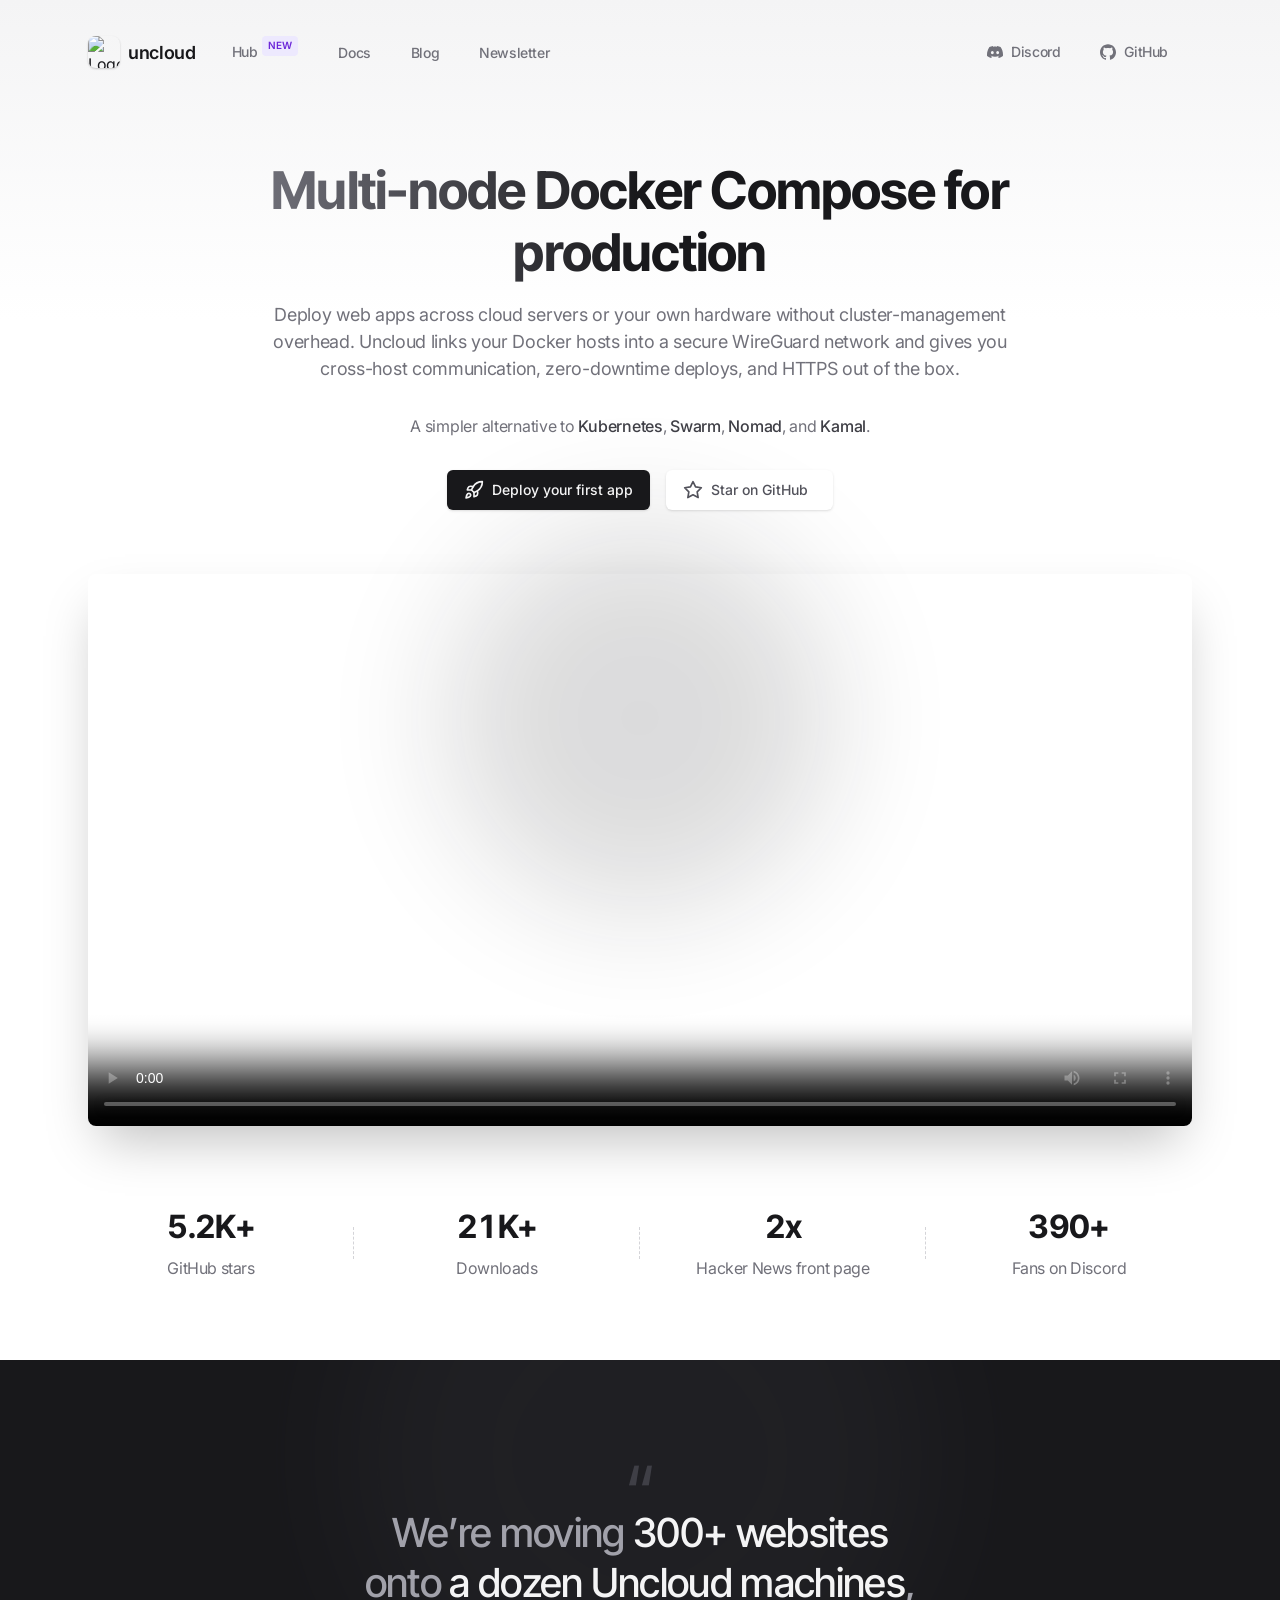
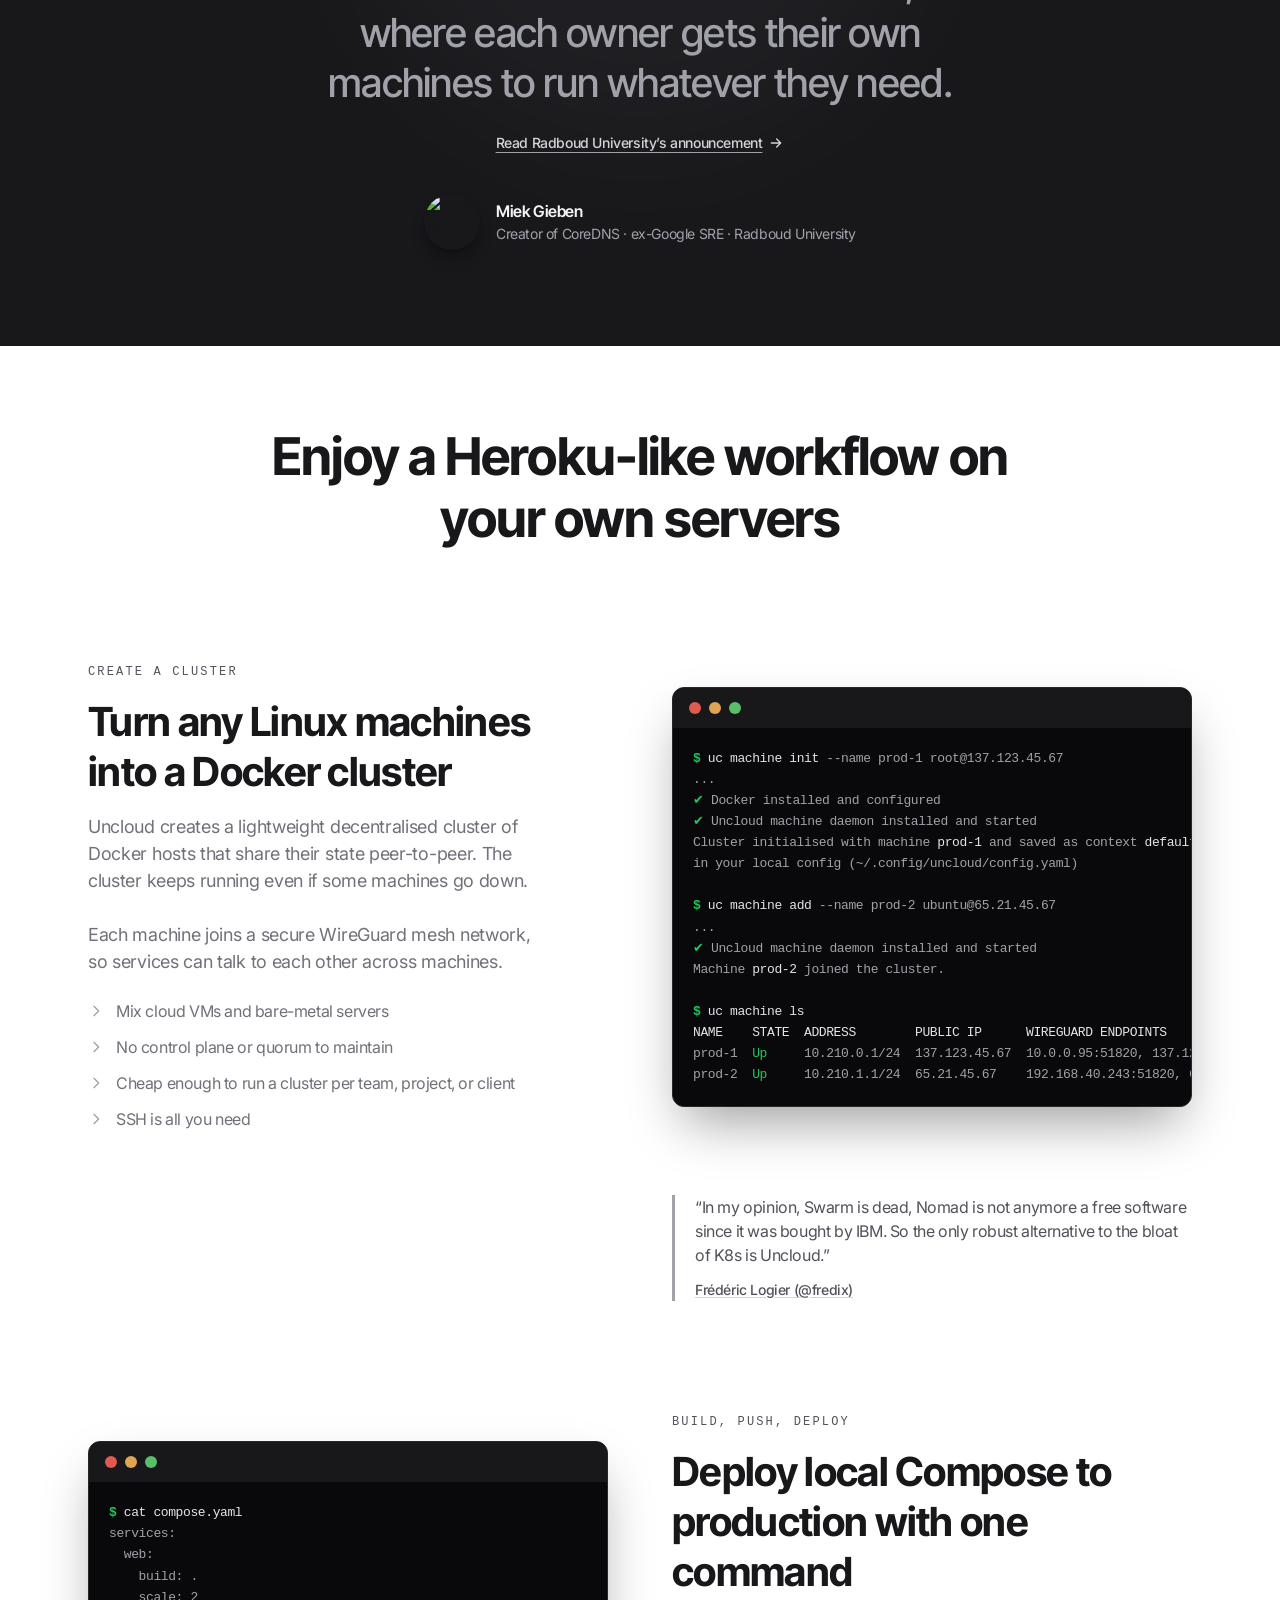
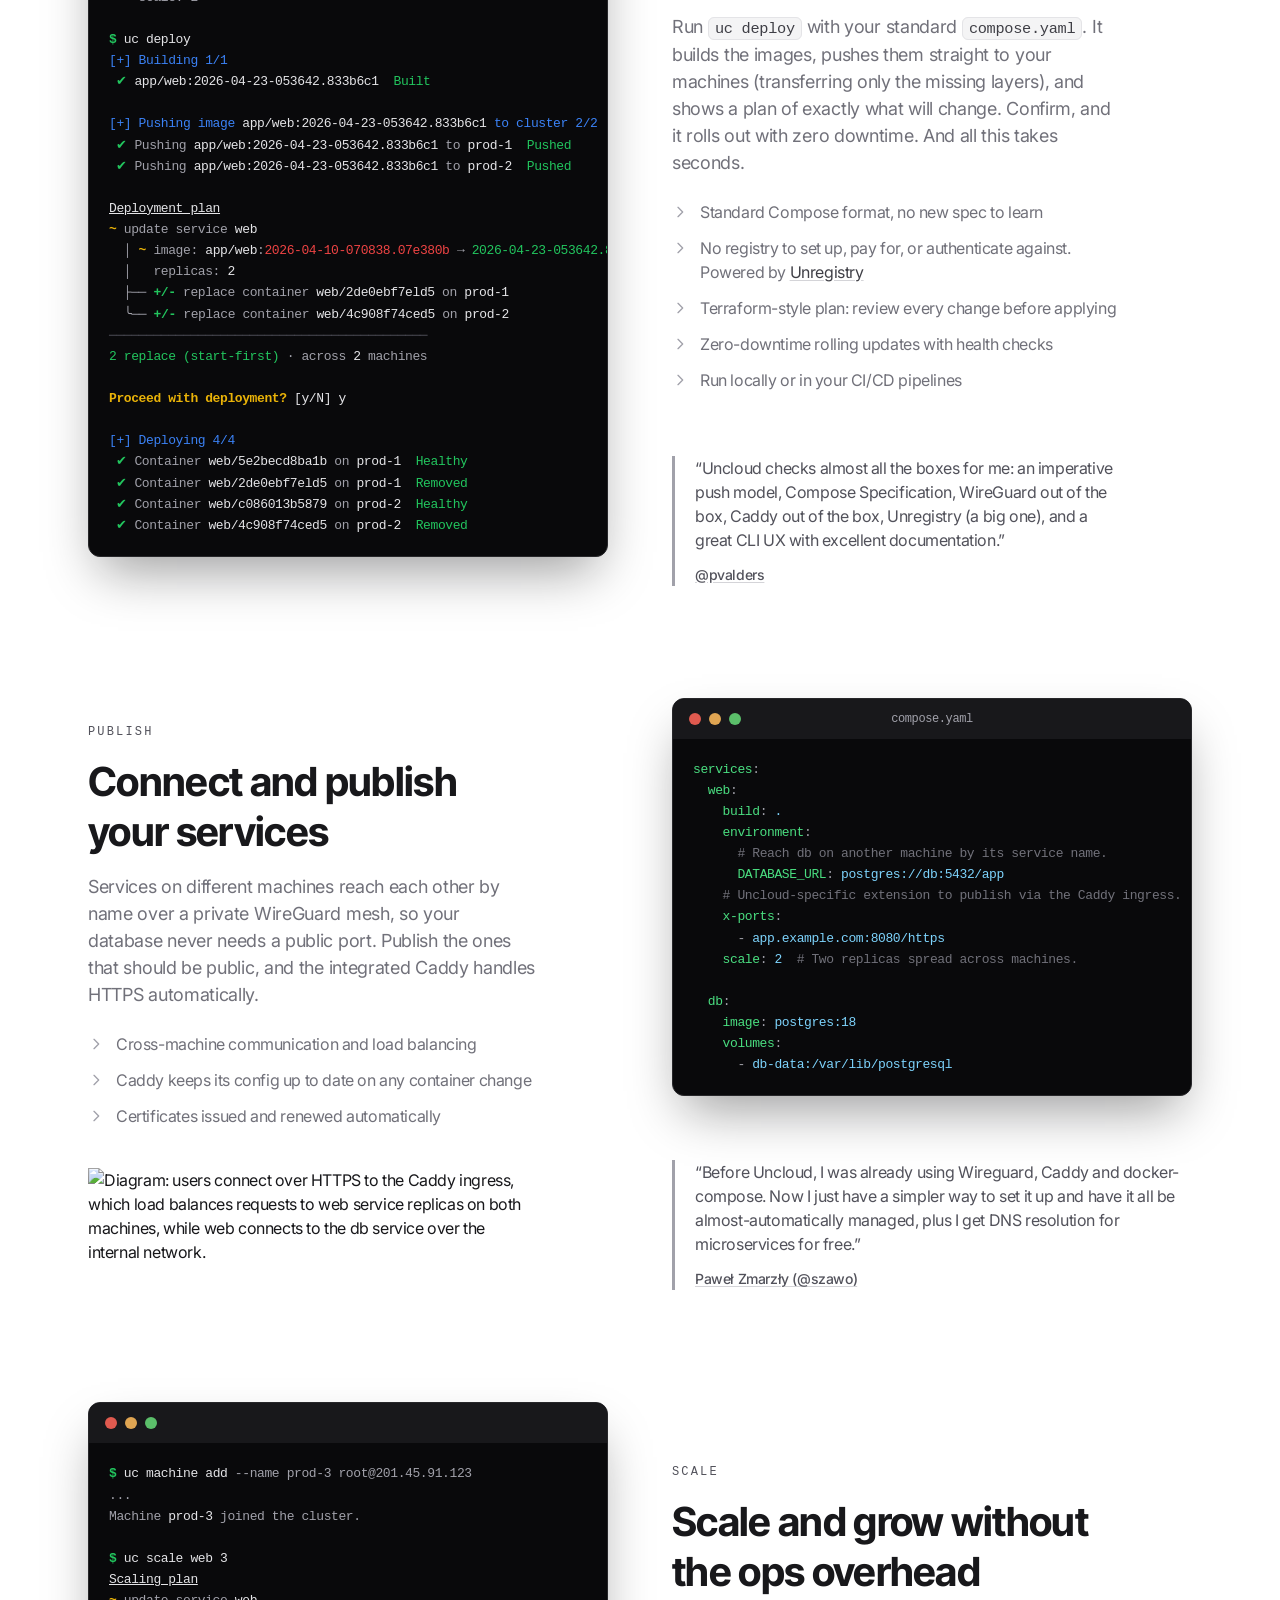
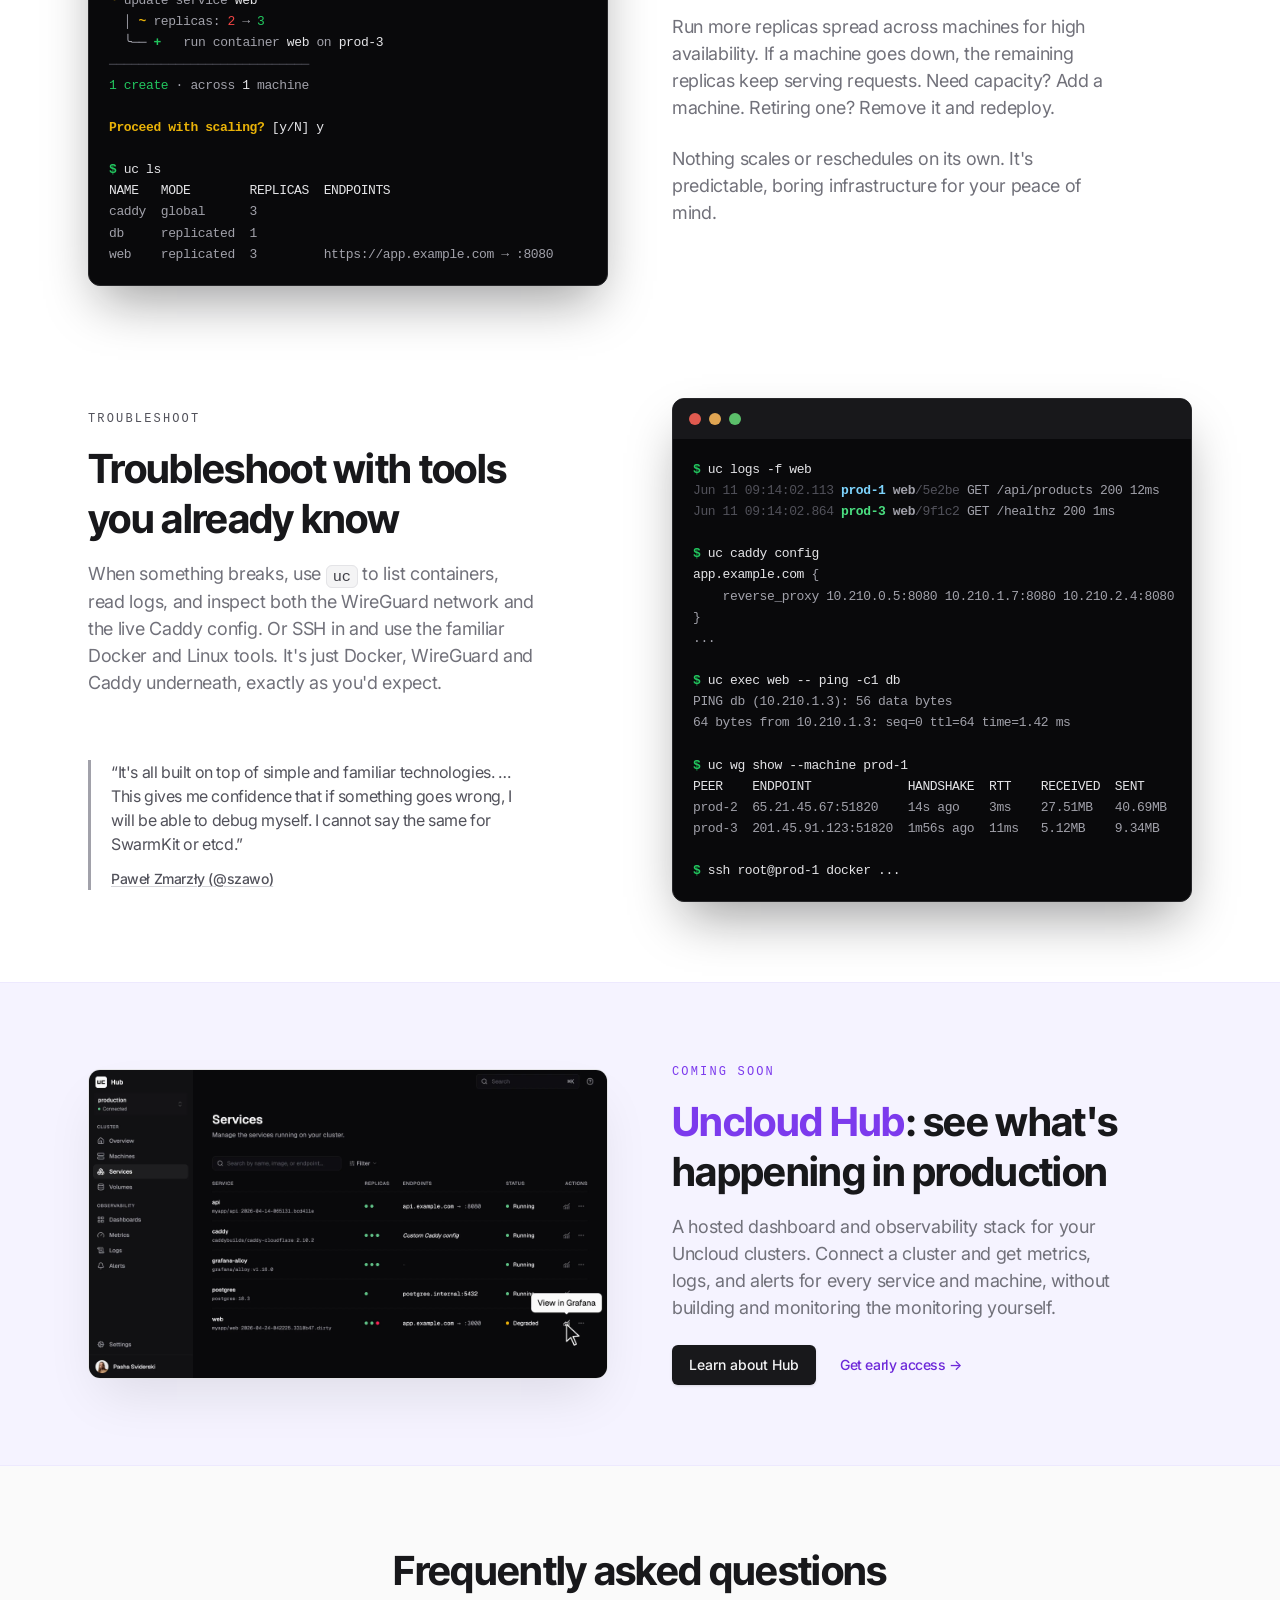
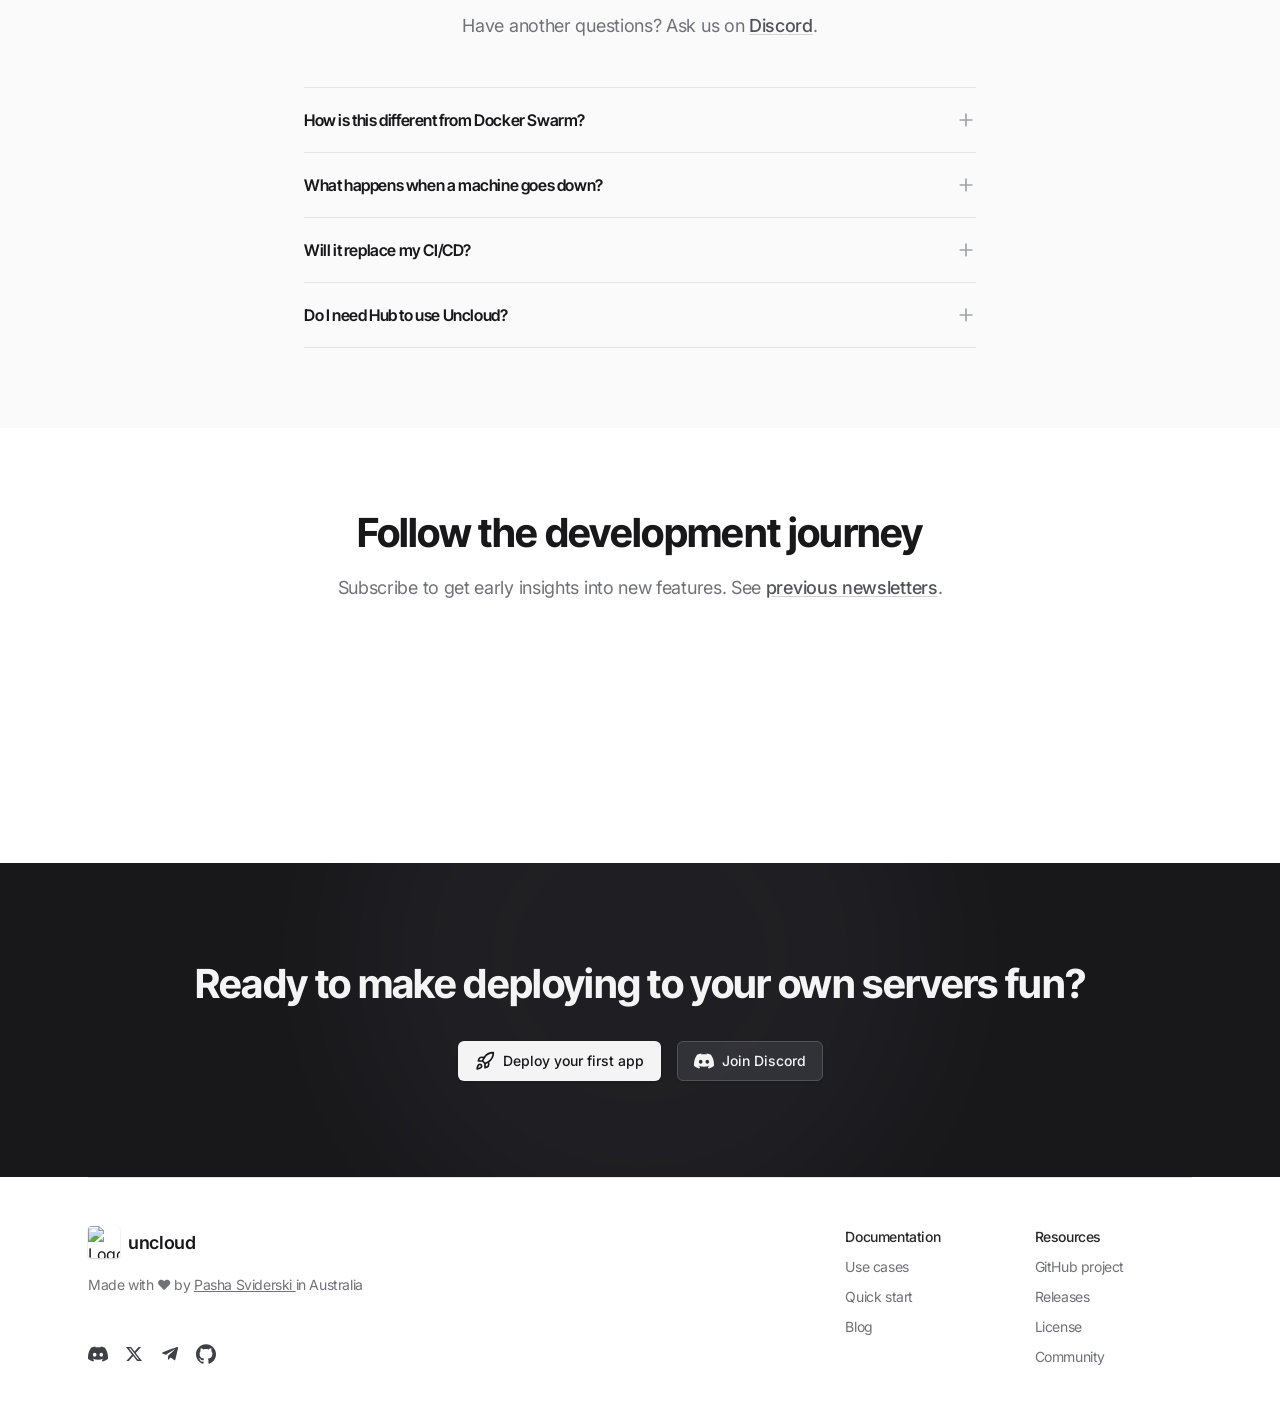
==== commit 08b24af3: "website: split newsletter subscription into a separate section" ====
--- a/website/landing/index.html
+++ b/website/landing/index.html
@@ -845,6 +845,31 @@
             </div>
         </section>
 
+        <!-- Newsletter subscription -->
+        <section class="relative bg-white">
+            <div class="py-12 md:py-20">
+                <div class="max-w-6xl mx-auto px-4 sm:px-6">
+                    <div class="max-w-2xl mx-auto text-center">
+                        <h2 class="font-inter-tight text-3xl md:text-4xl font-bold text-zinc-900 mb-4">
+                            Follow the development journey
+                        </h2>
+                        <p class="text-lg text-zinc-500">
+                            Subscribe to get early insights into new features.
+                            See <a class="font-medium text-zinc-600 underline decoration-zinc-300 underline-offset-2 hover:text-zinc-900 hover:decoration-zinc-400 transition-colors"
+                                   href="https://psviderski.substack.com/" target="_blank" rel="noopener">previous
+                            newsletters</a>.
+                        </p>
+                        <div class="mt-6 md:mt-8 flex justify-center">
+                            <iframe src="https://psviderski.substack.com/embed?transparent=true" width="480"
+                                    height="150" title="Subscribe to the Uncloud newsletter" class="w-full max-w-[480px]"
+                                    style="border:none; background:transparent;" frameborder="0"
+                                    scrolling="no"></iframe>
+                        </div>
+                    </div>
+                </div>
+            </div>
+        </section>
+
         <!-- Final CTA -->
         <section class="relative bg-zinc-900 overflow-hidden">
             <!-- Soft glow echoing the testimonial section. -->
@@ -883,21 +908,6 @@
                         </div>
                     </div>
 
-                    <!-- Newsletter subscription -->
-                    <div class="mt-12 md:mt-16">
-                        <p class="text-zinc-400 mb-4">
-                            Subscribe to follow the development journey and get early insights into new features.<br>
-                            See <a href="https://psviderski.substack.com/" target="_blank" rel="noopener"
-                                   class="text-zinc-200 underline decoration-zinc-500 underline-offset-2 hover:text-zinc-100 hover:decoration-zinc-300 transition-colors">previous
-                            newsletters</a>.
-                        </p>
-                        <div class="flex justify-center">
-                            <iframe src="https://psviderski.substack.com/embed?transparent=true" width="480"
-                                    height="150" title="Subscribe to the Uncloud newsletter"
-                                    style="border:none; background:transparent;" frameborder="0"
-                                    scrolling="no"></iframe>
-                        </div>
-                    </div>
                 </div>
             </div>
         </section>
--- a/website/landing/style.css
+++ b/website/landing/style.css
@@ -1348,6 +1348,10 @@
   display: inline-flex;
 }
 
+.table{
+  display: table;
+}
+
 .grid{
   display: grid;
 }
@@ -1466,6 +1470,10 @@
 
 .max-w-6xl{
   max-width: 72rem;
+}
+
+.max-w-\[480px\]{
+  max-width: 480px;
 }
 
 .max-w-lg{
@@ -2374,10 +2382,6 @@
 
 .decoration-zinc-400{
   text-decoration-color: #a1a1aa;
-}
-
-.decoration-zinc-500{
-  text-decoration-color: #71717a;
 }
 
 .underline-offset-2{
@@ -2735,10 +2739,6 @@
   text-decoration-color: #f4f4f5;
 }
 
-.hover\:decoration-zinc-300:hover{
-  text-decoration-color: #d4d4d8;
-}
-
 .hover\:decoration-zinc-400:hover{
   text-decoration-color: #a1a1aa;
 }
@@ -2963,8 +2963,8 @@
     margin-top: 3.5rem;
   }
 
-  .md\:mt-16{
-    margin-top: 4rem;
+  .md\:mt-8{
+    margin-top: 2rem;
   }
 
   .md\:block{
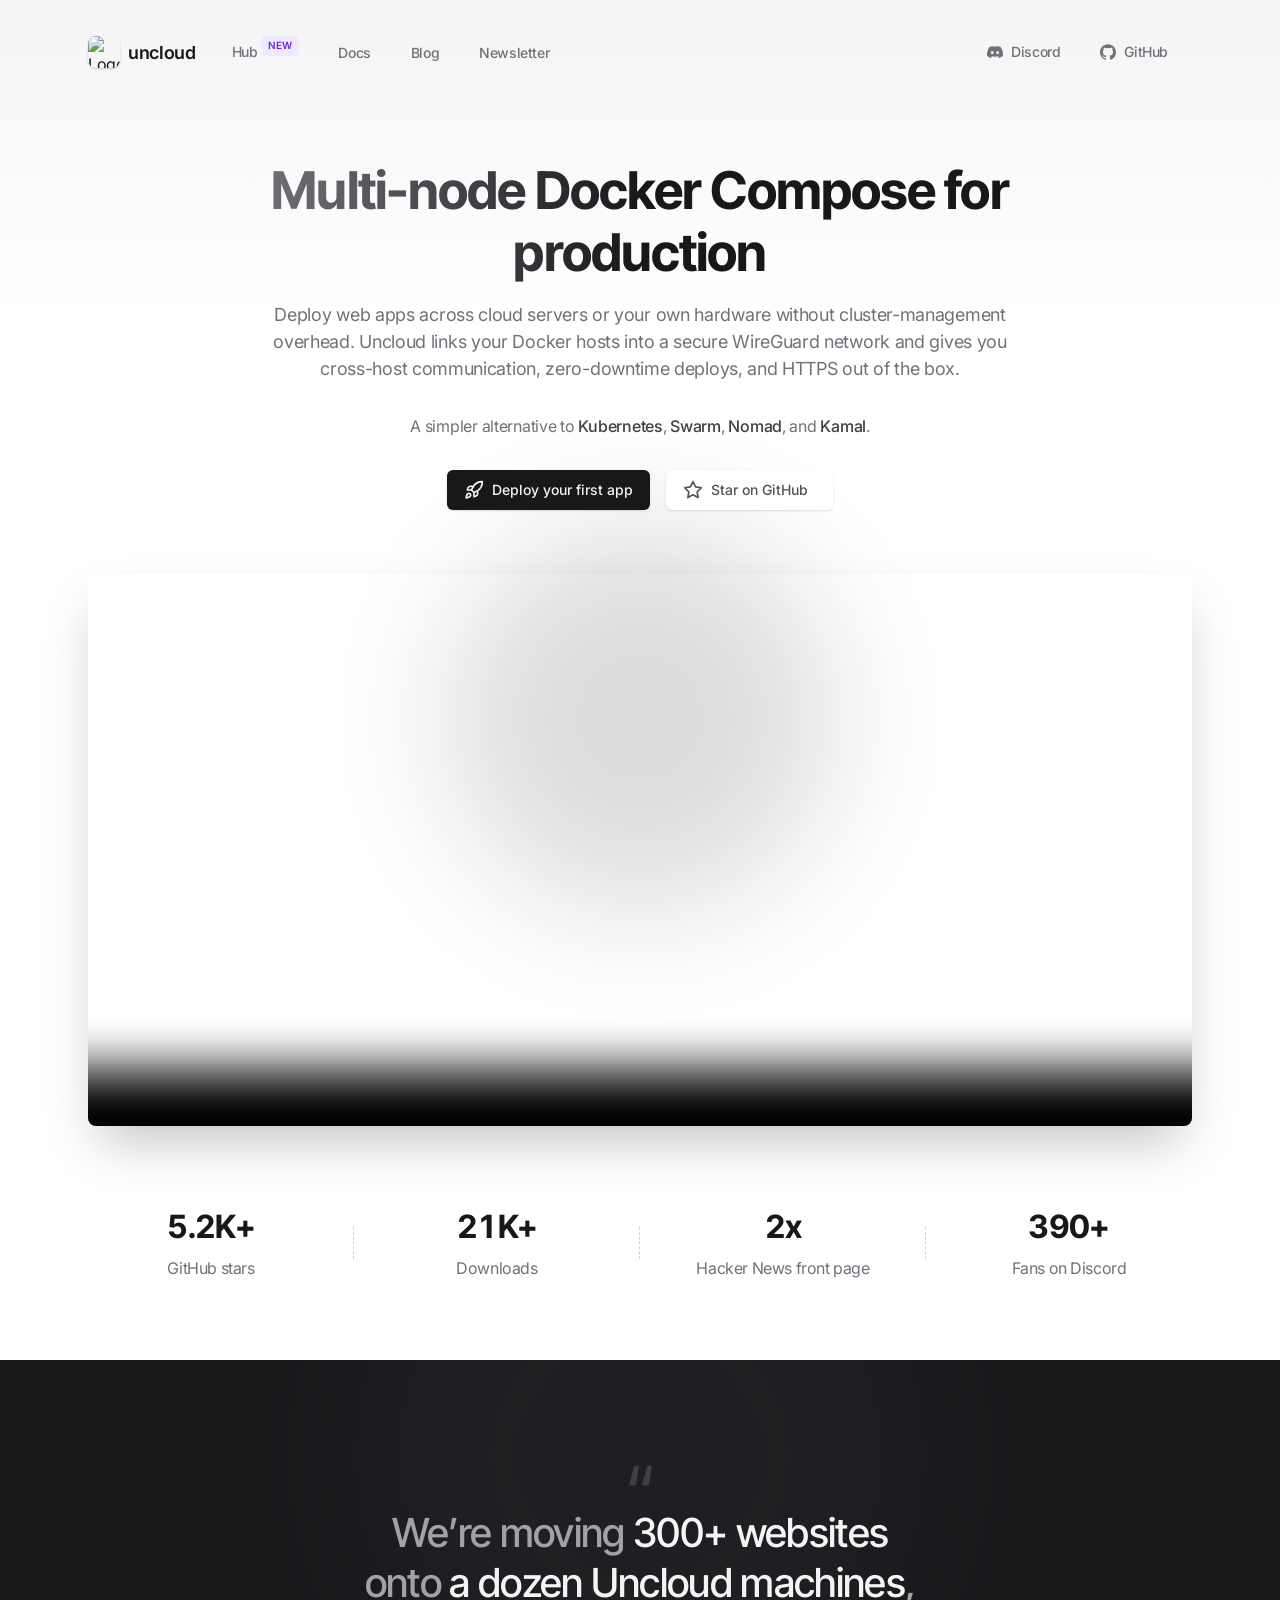
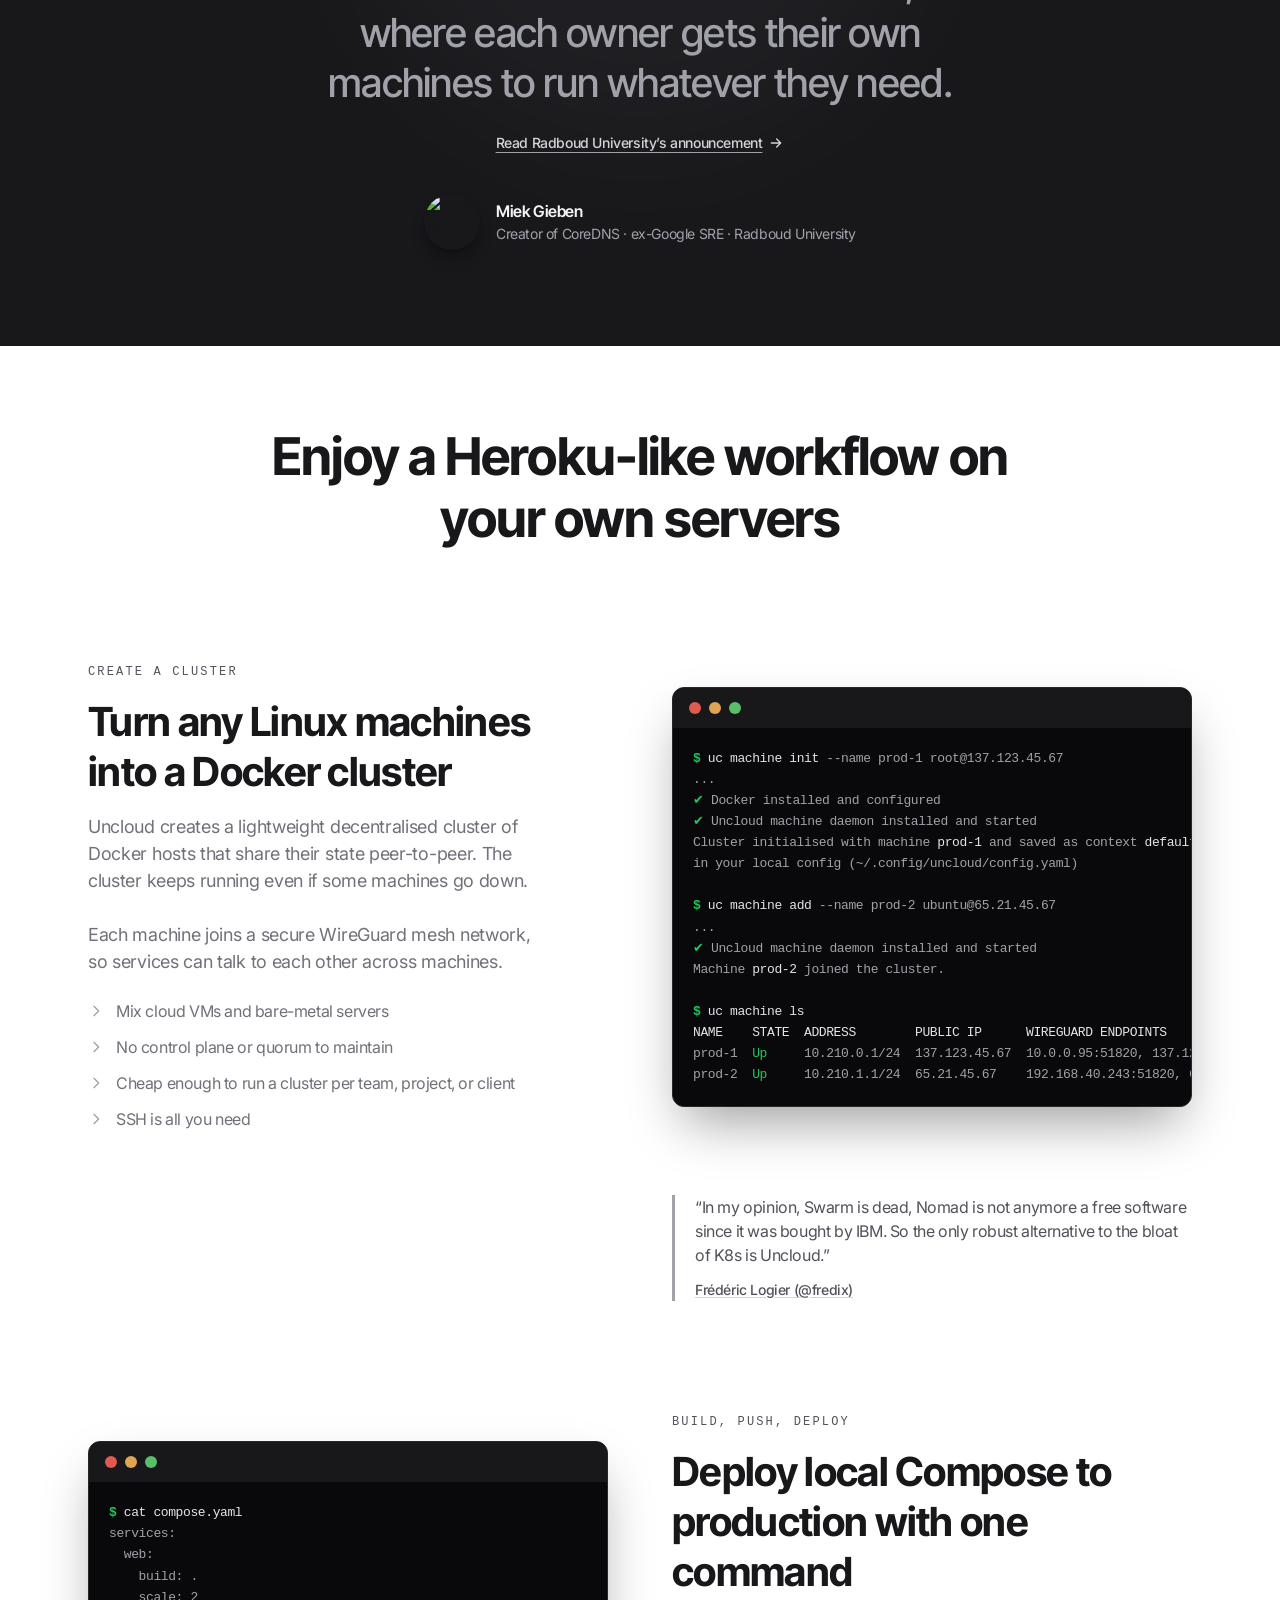
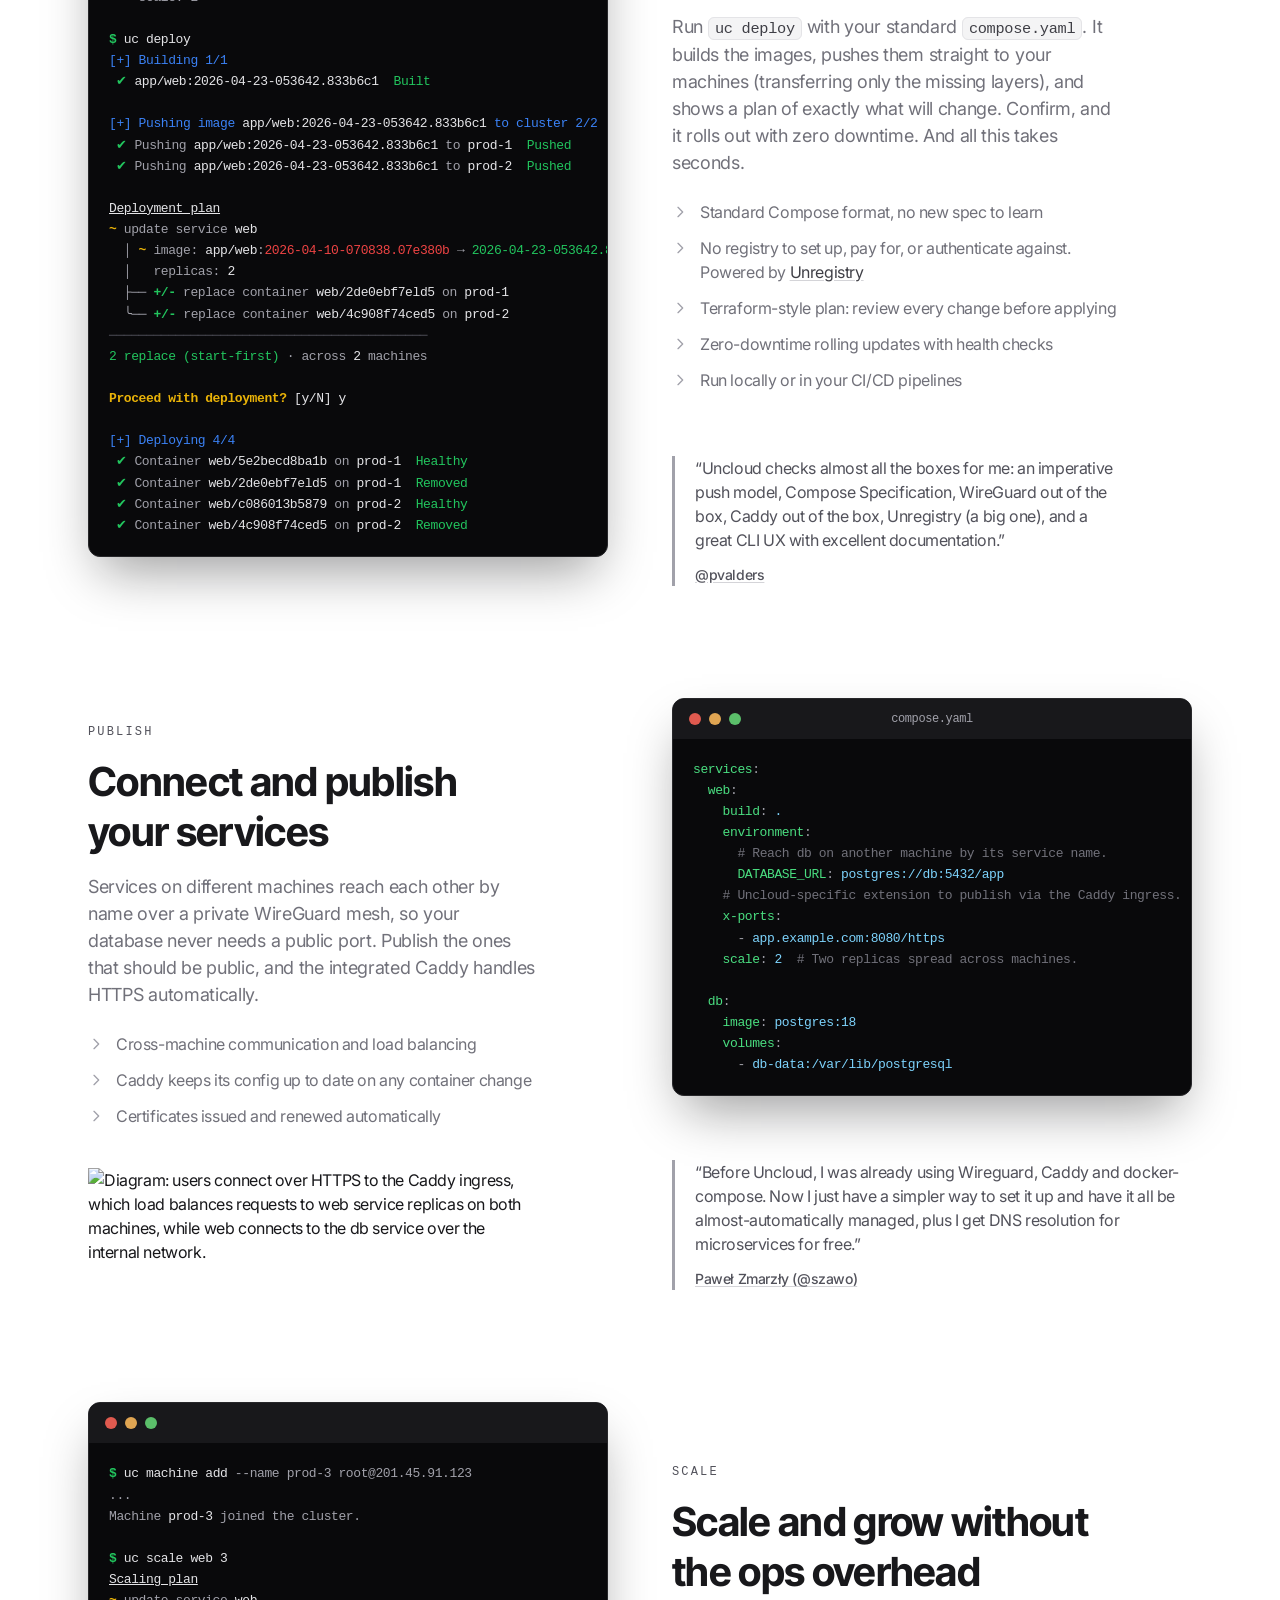
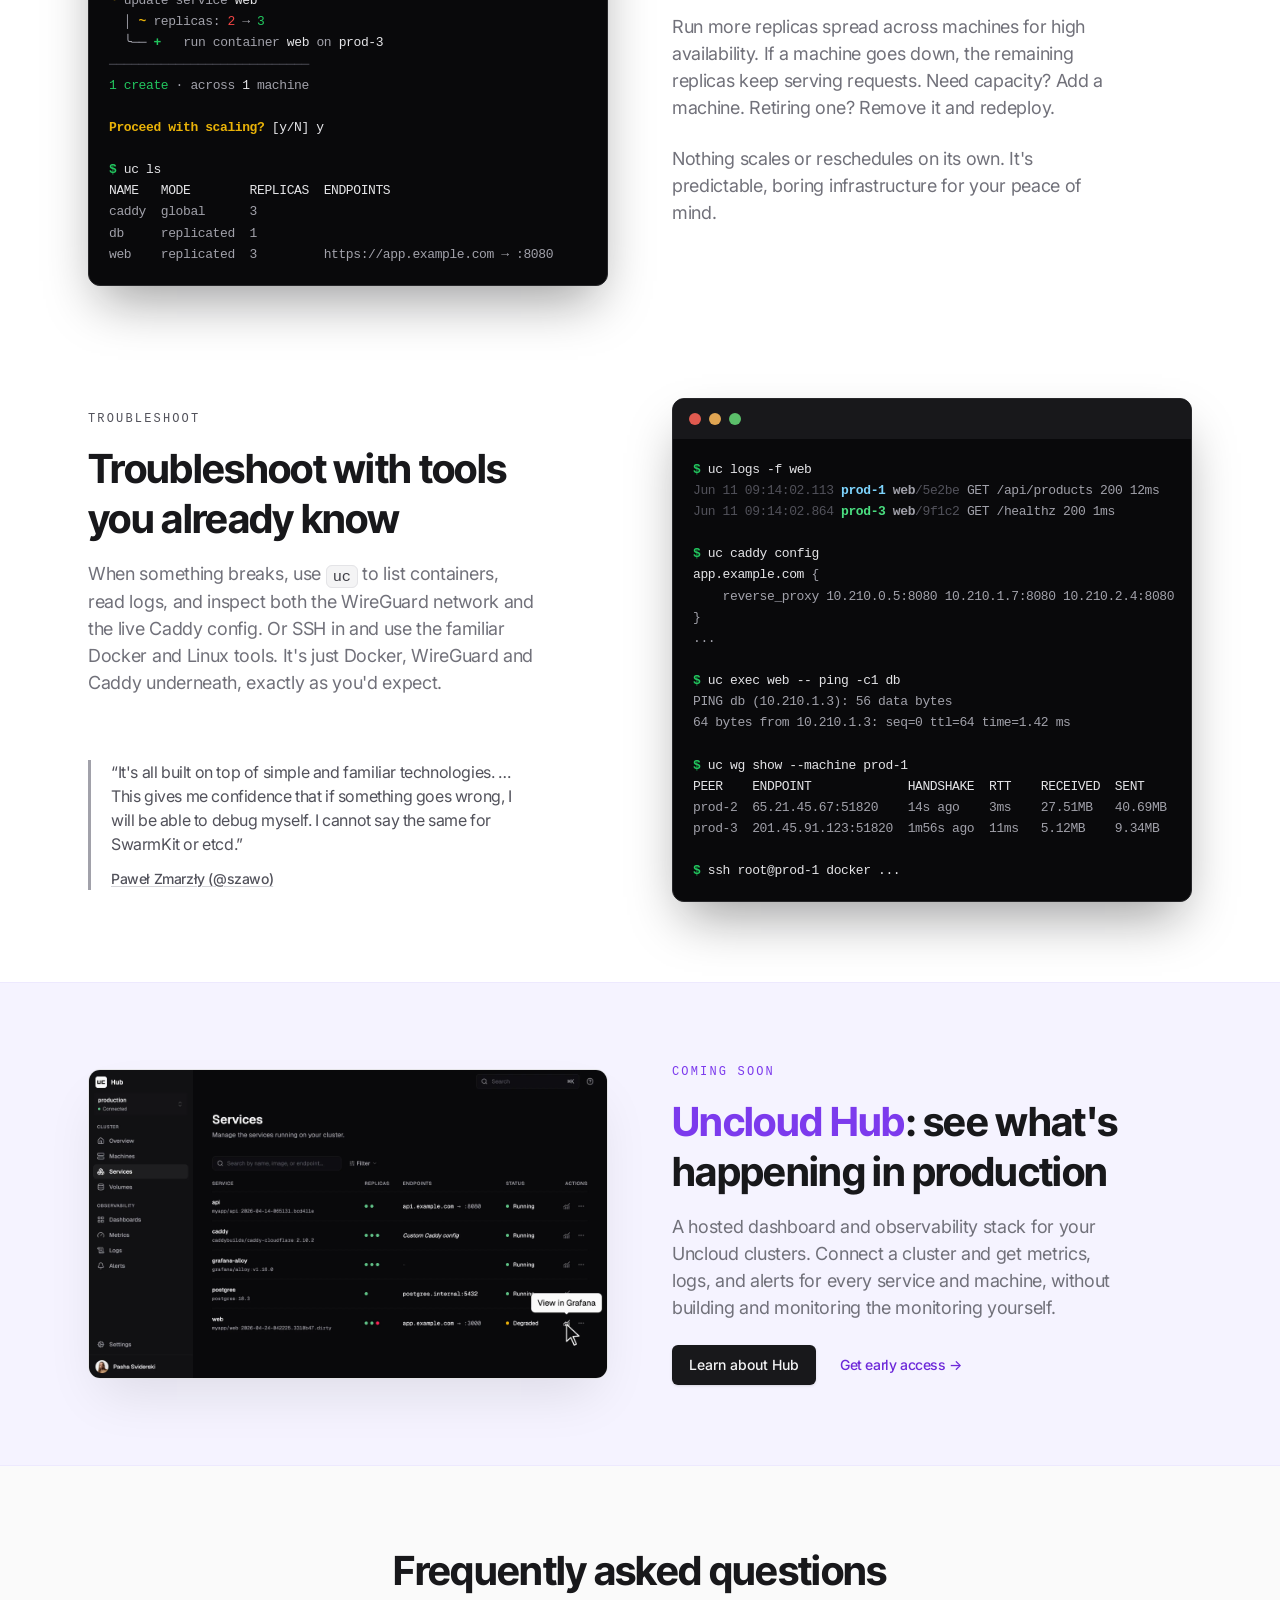
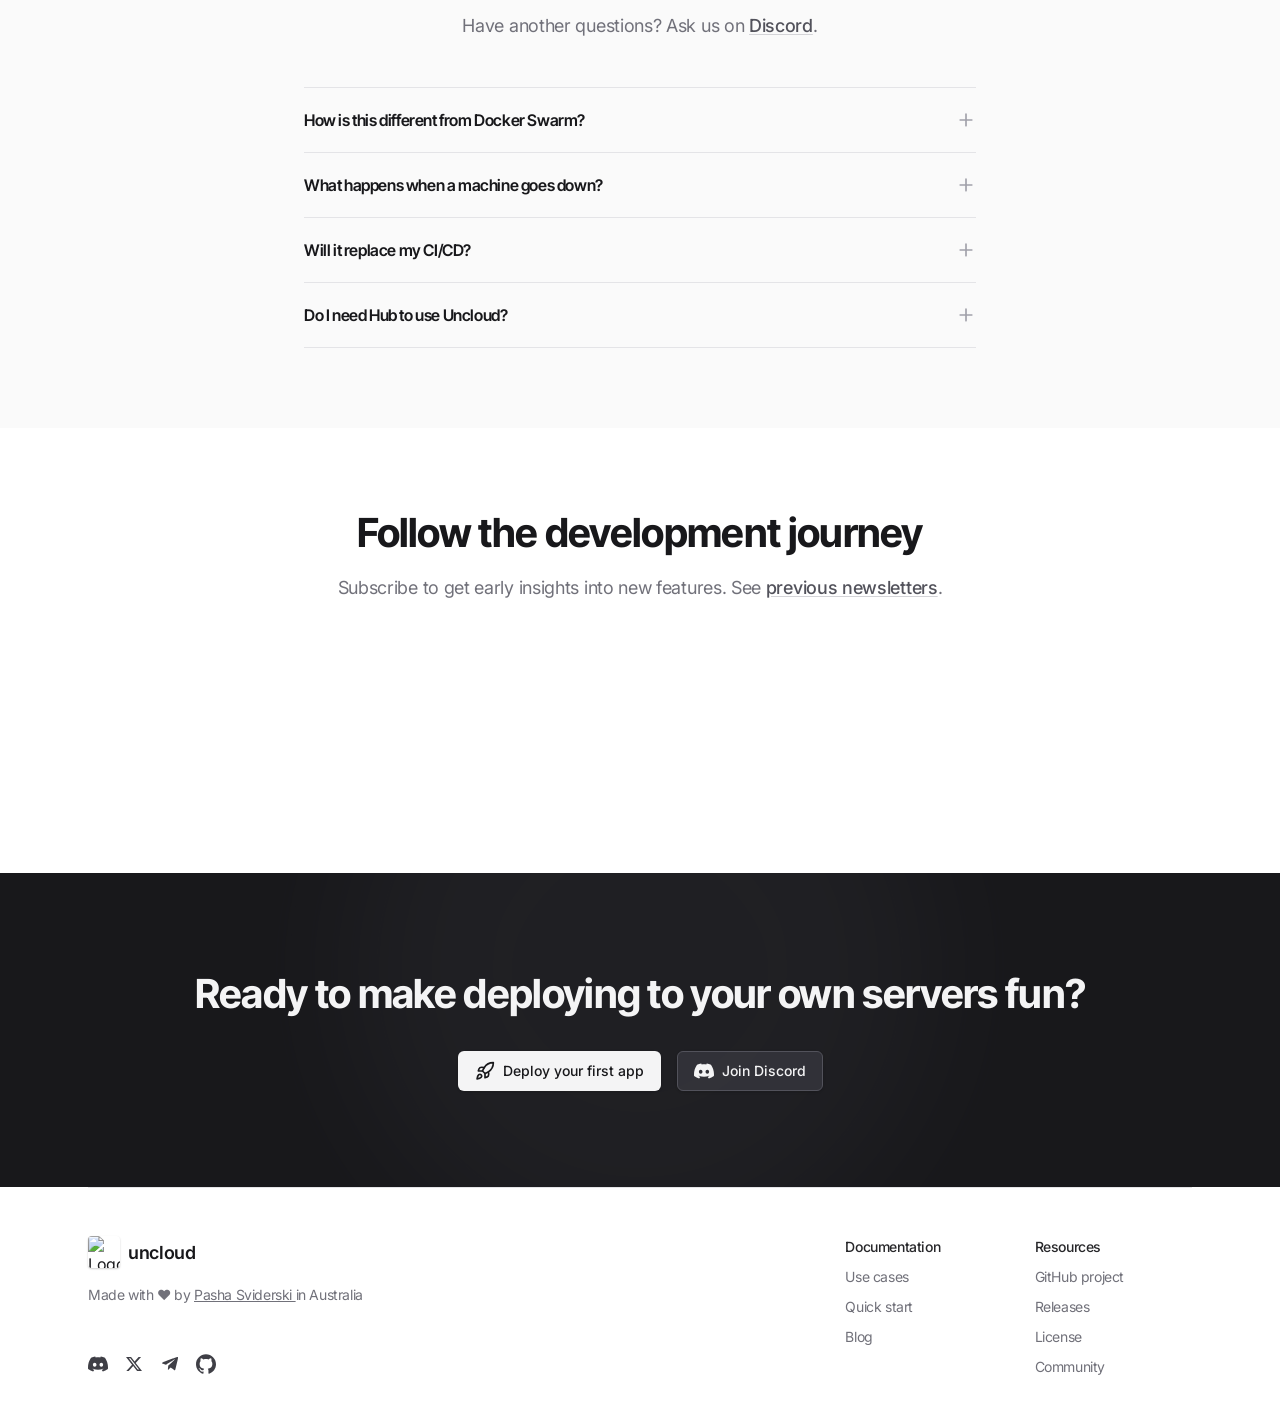
==== commit 73f29092: "docs: update use cases on the Overview page" ====
--- a/website/landing/index.html
+++ b/website/landing/index.html
@@ -861,7 +861,7 @@
                         </p>
                         <div class="mt-6 md:mt-8 flex justify-center">
                             <iframe src="https://psviderski.substack.com/embed?transparent=true" width="480"
-                                    height="150" title="Subscribe to the Uncloud newsletter" class="w-full max-w-[480px]"
+                                    height="160" title="Subscribe to the Uncloud newsletter" class="w-full max-w-[480px]"
                                     style="border:none; background:transparent;" frameborder="0"
                                     scrolling="no"></iframe>
                         </div>
